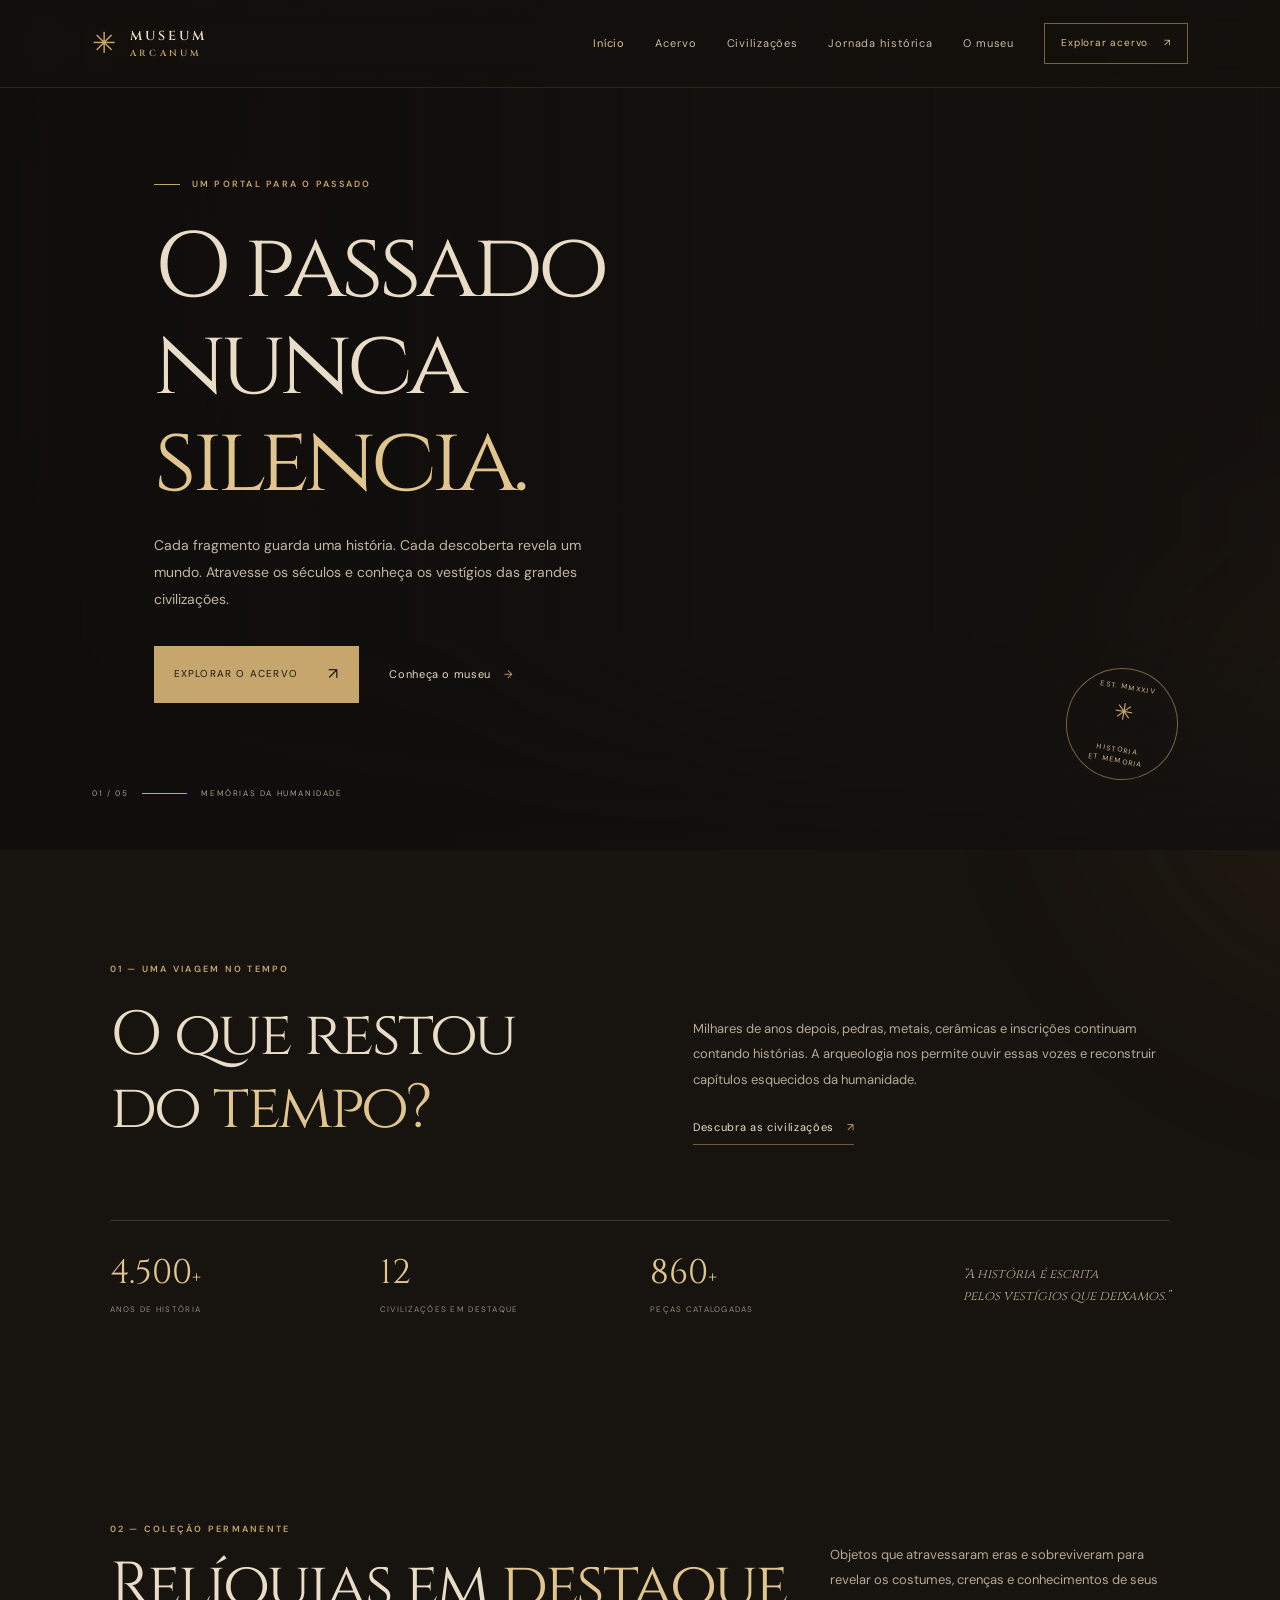
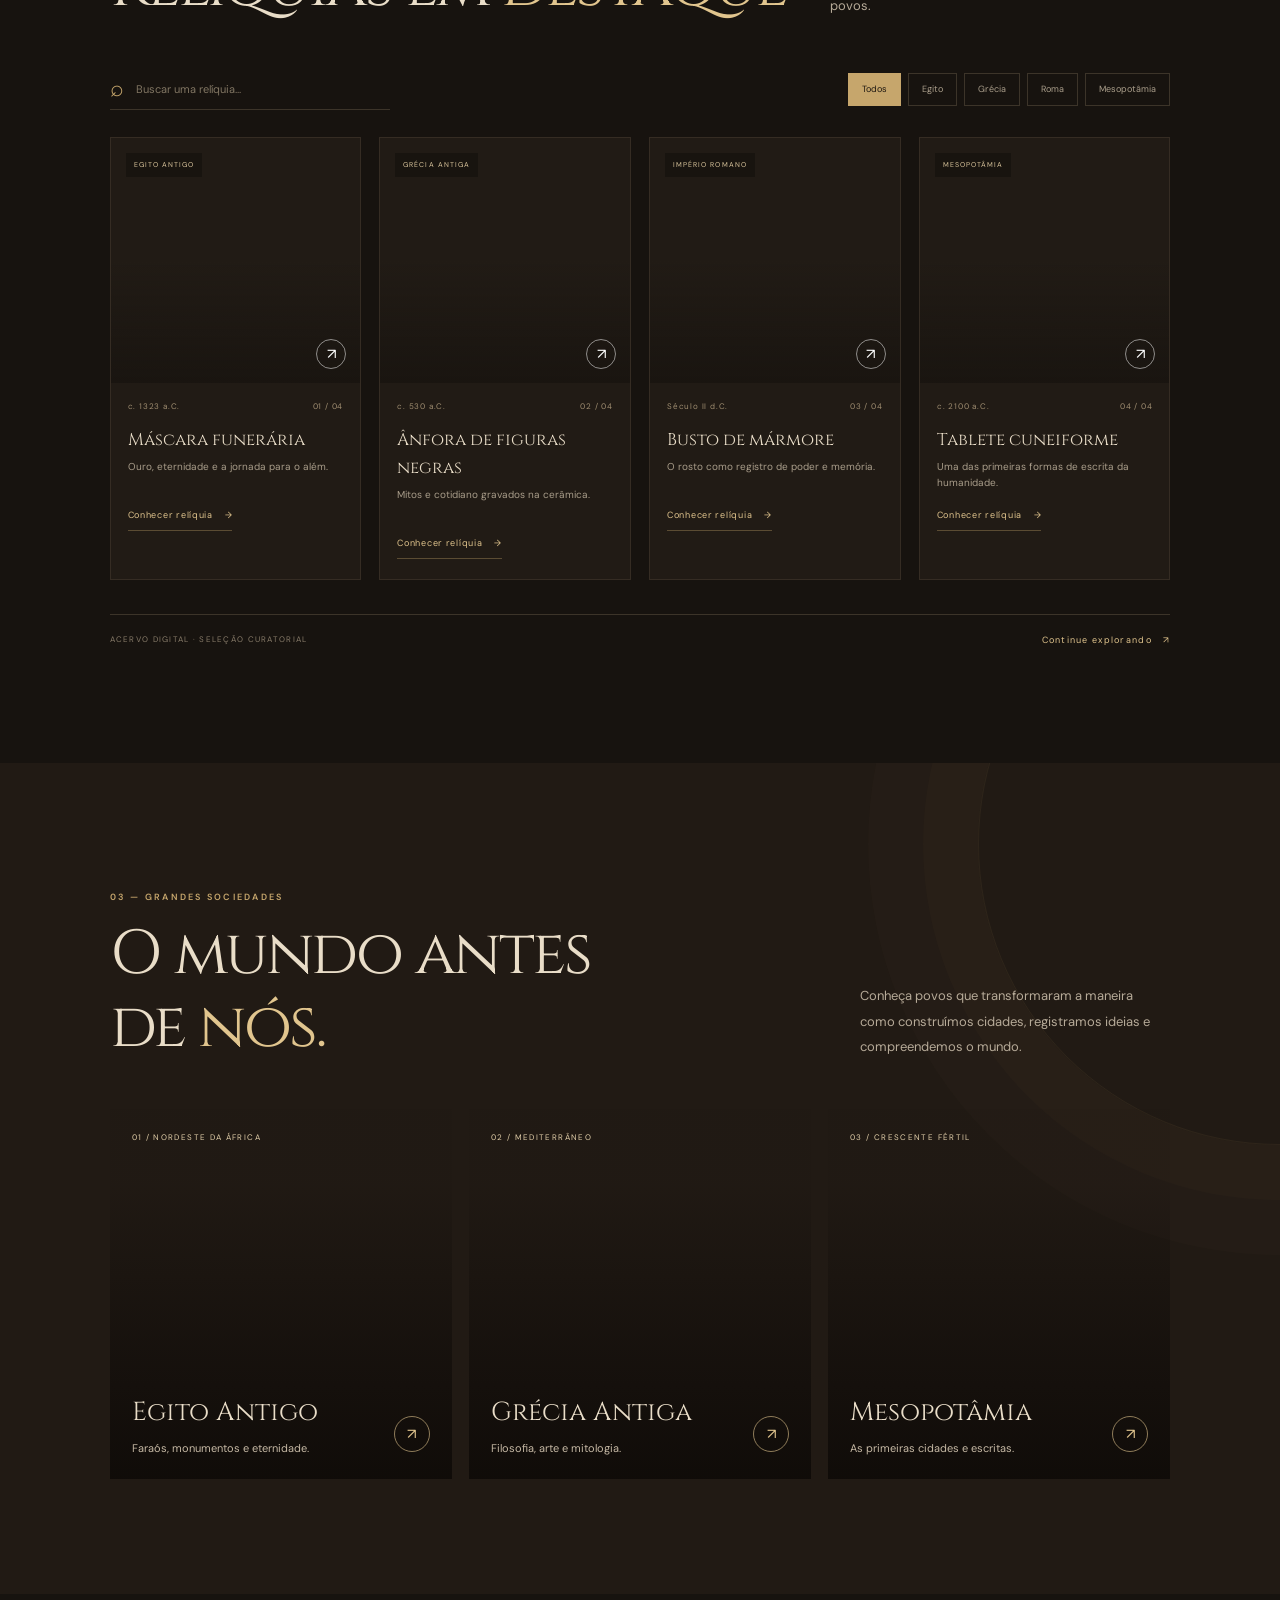
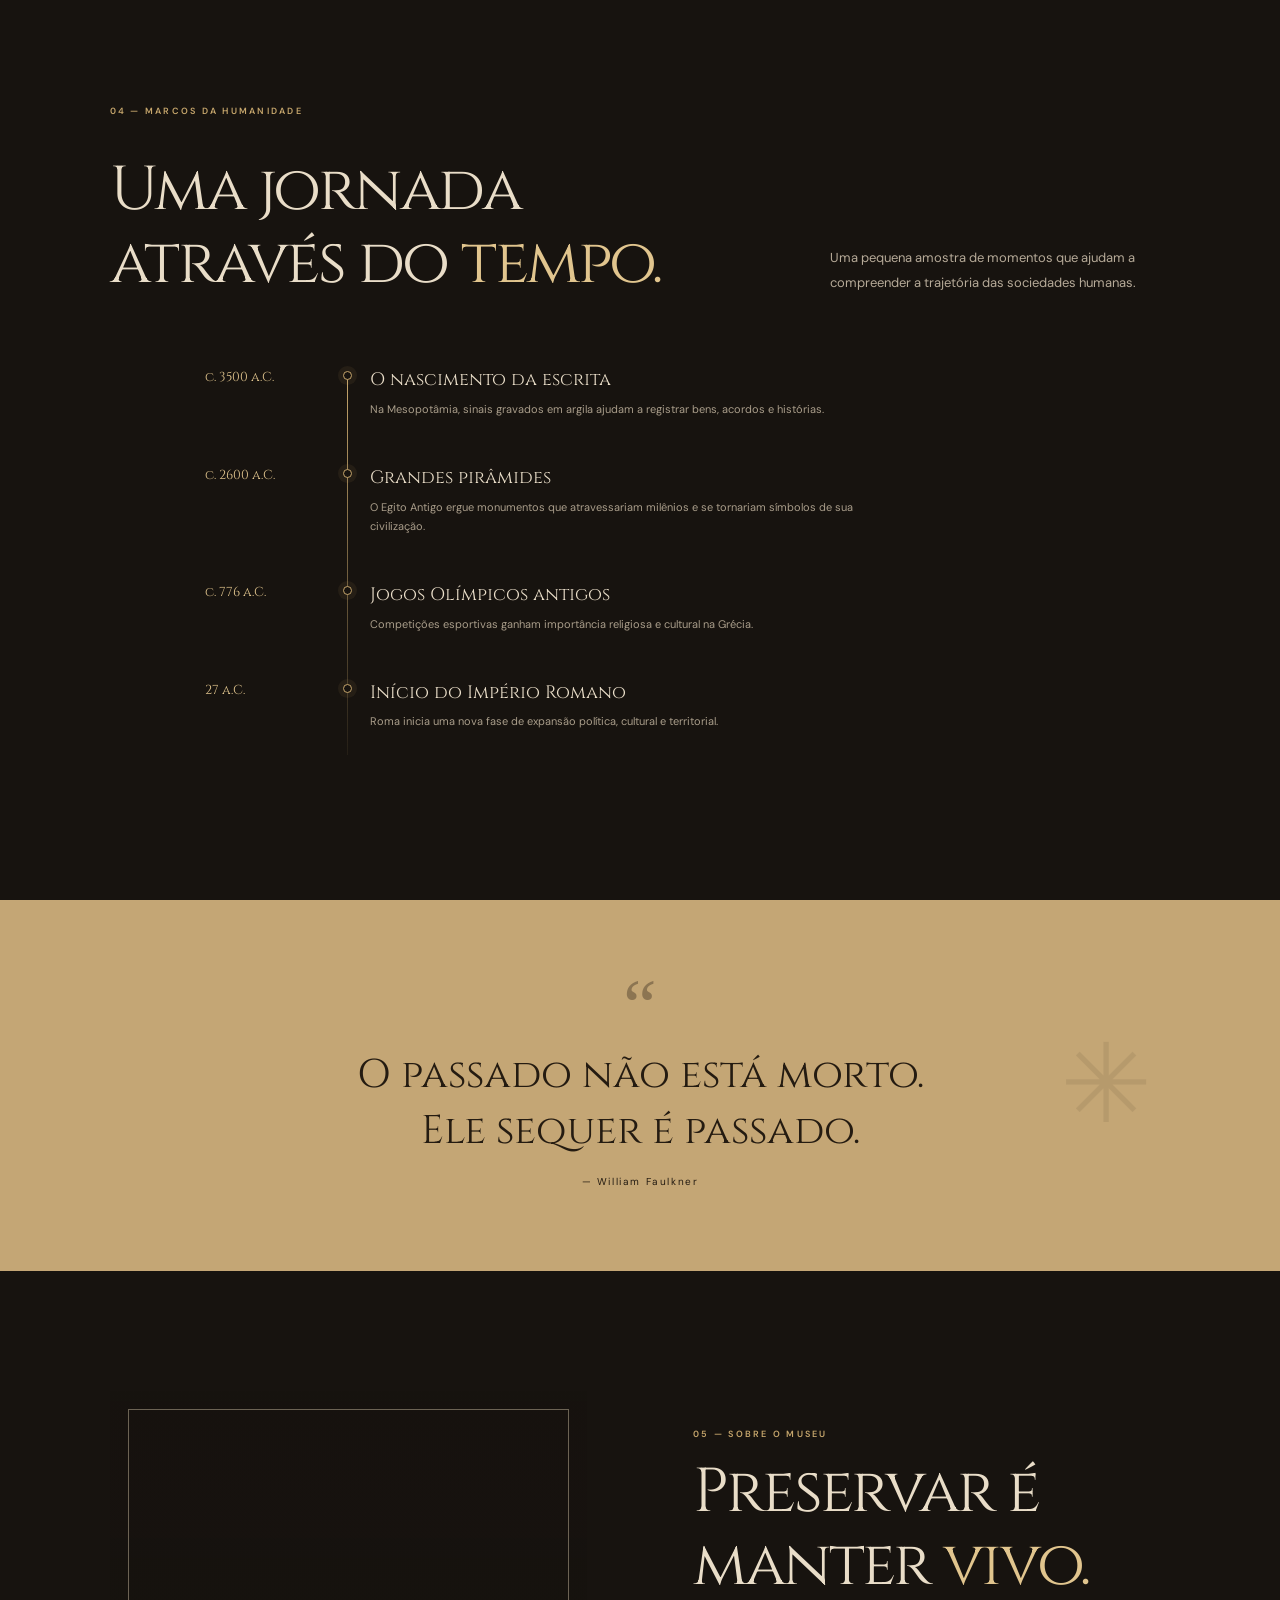
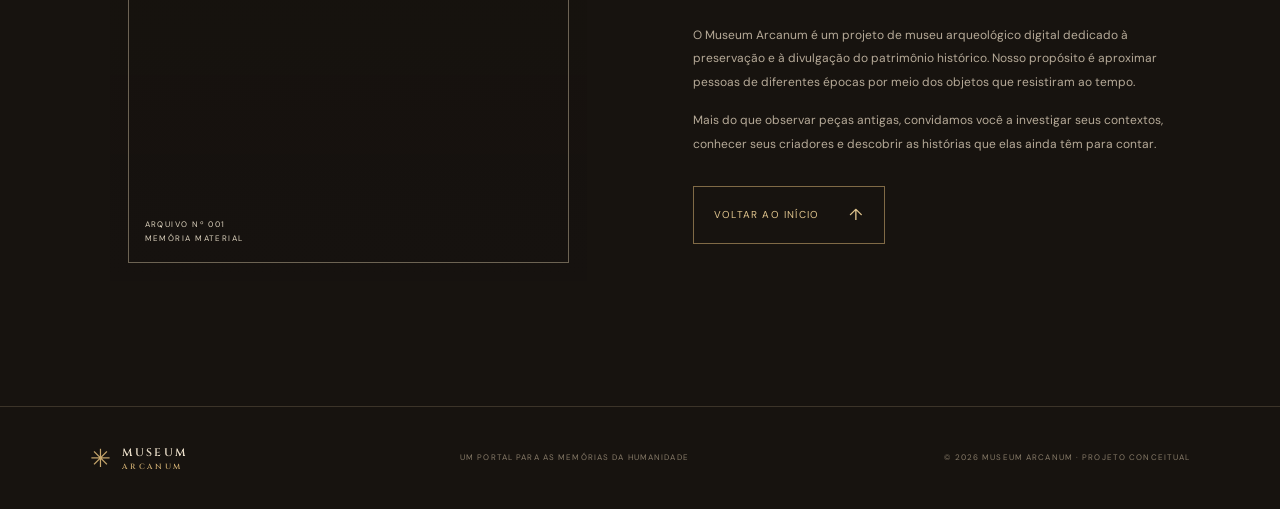
==== index.html @ 7b6d573d "Add files via upload" ====
<!DOCTYPE html>
<html lang="pt-BR">
<head>
  <meta charset="UTF-8">
  <meta name="viewport" content="width=device-width, initial-scale=1.0">
  <meta name="theme-color" content="#17130f">
  <meta name="description" content="Museum Arcanum — uma jornada pela história das civilizações e seus artefatos.">
  <title>Museum Arcanum — Ecos da História</title>
  <link rel="preconnect" href="https://fonts.googleapis.com">
  <link rel="preconnect" href="https://fonts.gstatic.com" crossorigin>
  <link href="https://fonts.googleapis.com/css2?family=Cinzel:wght@400;500;600;700&family=DM+Sans:wght@400;500;600;700&display=swap" rel="stylesheet">
  <link rel="stylesheet" href="styles.css">
</head>
<body>
  <div class="ambient ambient-one"></div>
  <div class="ambient ambient-two"></div>
  <header class="site-header" id="top">
    <a class="brand" href="#inicio" aria-label="Museum Arcanum - início">
      <span class="brand-mark">✳</span>
      <span><strong>MUSEUM</strong><small>ARCANUM</small></span>
    </a>
    <button class="menu-toggle" id="menuToggle" aria-label="Abrir menu" aria-expanded="false"><span></span><span></span></button>
    <nav class="main-nav" id="mainNav">
      <a class="nav-link active" href="#inicio">Início</a>
      <a class="nav-link" href="#acervo">Acervo</a>
      <a class="nav-link" href="#civilizacoes">Civilizações</a>
      <a class="nav-link" href="#jornada">Jornada histórica</a>
      <a class="nav-link" href="#sobre">O museu</a>
      <a class="nav-cta" href="#acervo">Explorar acervo <span>↗</span></a>
    </nav>
  </header>

  <main>
    <section class="hero" id="inicio">
      <div class="hero-image"></div>
      <div class="hero-content">
        <p class="eyebrow"><span></span> UM PORTAL PARA O PASSADO</p>
        <h1>O passado<br>nunca <em>silencia.</em></h1>
        <p class="hero-copy">Cada fragmento guarda uma história. Cada descoberta revela um mundo. Atravesse os séculos e conheça os vestígios das grandes civilizações.</p>
        <div class="hero-actions">
          <a class="button button-gold" href="#acervo">Explorar o acervo <span>↗</span></a>
          <a class="text-link" href="#sobre">Conheça o museu <span>→</span></a>
        </div>
      </div>
      <div class="hero-caption"><span>01 / 05</span><i></i><span>MEMÓRIAS DA HUMANIDADE</span></div>
      <div class="hero-seal">EST. MMXXIV<br><b>✳</b><br>HISTORIA<br>ET MEMORIA</div>
    </section>

    <section class="intro section-wrap">
      <div class="section-kicker">01 — UMA VIAGEM NO TEMPO</div>
      <div class="intro-grid">
        <h2>O que restou<br>do <em>tempo?</em></h2>
        <div class="intro-text">
          <p>Milhares de anos depois, pedras, metais, cerâmicas e inscrições continuam contando histórias. A arqueologia nos permite ouvir essas vozes e reconstruir capítulos esquecidos da humanidade.</p>
          <a class="underlined-link" href="#civilizacoes">Descubra as civilizações <span>↗</span></a>
        </div>
      </div>
      <div class="stats-row">
        <div><strong>4.500<span>+</span></strong><small>ANOS DE HISTÓRIA</small></div>
        <div><strong>12</strong><small>CIVILIZAÇÕES EM DESTAQUE</small></div>
        <div><strong>860<span>+</span></strong><small>PEÇAS CATALOGADAS</small></div>
        <div class="stats-note">“A história é escrita<br>pelos vestígios que deixamos.”</div>
      </div>
    </section>

    <section class="featured section-wrap" id="acervo">
      <div class="section-heading">
        <div><div class="section-kicker">02 — COLEÇÃO PERMANENTE</div><h2>Relíquias em <em>destaque</em></h2></div>
        <p>Objetos que atravessaram eras e sobreviveram para revelar os costumes, crenças e conhecimentos de seus povos.</p>
      </div>
      <div class="collection-tools">
        <label class="search-box"><span>⌕</span><input id="artifactSearch" type="search" placeholder="Buscar uma relíquia..." aria-label="Buscar artefatos"></label>
        <div class="filter-list" id="filters">
          <button class="filter-chip active" data-filter="todos">Todos</button>
          <button class="filter-chip" data-filter="Egito">Egito</button>
          <button class="filter-chip" data-filter="Grécia">Grécia</button>
          <button class="filter-chip" data-filter="Roma">Roma</button>
          <button class="filter-chip" data-filter="Mesopotâmia">Mesopotâmia</button>
        </div>
      </div>
      <div class="artifact-grid" id="artifactGrid">
        <article class="artifact-card" data-name="Máscara funerária de Tutancâmon" data-civilization="Egito" data-period="c. 1323 a.C." data-material="Ouro, vidro e pedras semipreciosas" data-description="Máscaras funerárias eram colocadas sobre o rosto dos governantes para proteger e preservar sua identidade na jornada para a vida após a morte. A famosa máscara de Tutancâmon é um dos símbolos mais reconhecidos do Egito Antigo." data-image="https://images.unsplash.com/photo-1568322445389-f64ac2515020?auto=format&fit=crop&w=1000&q=85">
          <button class="artifact-image" style="--image:url('https://images.unsplash.com/photo-1568322445389-f64ac2515020?auto=format&fit=crop&w=1000&q=85')" aria-label="Ver Máscara funerária"><span class="image-tag">EGITO ANTIGO</span><span class="view-icon">↗</span></button>
          <div class="artifact-info"><div class="artifact-meta"><span>c. 1323 a.C.</span><span>01 / 04</span></div><h3>Máscara funerária</h3><p>Ouro, eternidade e a jornada para o além.</p><button class="details-link">Conhecer relíquia <span>→</span></button></div>
        </article>
        <article class="artifact-card" data-name="Ânfora de figuras negras" data-civilization="Grécia" data-period="c. 530 a.C." data-material="Cerâmica pintada" data-description="As ânforas gregas eram utilizadas para armazenar líquidos e também funcionavam como suportes artísticos. Suas pinturas registravam mitos, competições atléticas e cenas do cotidiano." data-image="https://images.unsplash.com/photo-1577083552431-6e5fd01aa342?auto=format&fit=crop&w=1000&q=85">
          <button class="artifact-image" style="--image:url('https://images.unsplash.com/photo-1577083552431-6e5fd01aa342?auto=format&fit=crop&w=1000&q=85')" aria-label="Ver Ânfora grega"><span class="image-tag">GRÉCIA ANTIGA</span><span class="view-icon">↗</span></button>
          <div class="artifact-info"><div class="artifact-meta"><span>c. 530 a.C.</span><span>02 / 04</span></div><h3>Ânfora de figuras negras</h3><p>Mitos e cotidiano gravados na cerâmica.</p><button class="details-link">Conhecer relíquia <span>→</span></button></div>
        </article>
        <article class="artifact-card" data-name="Busto de mármore romano" data-civilization="Roma" data-period="Século II d.C." data-material="Mármore" data-description="Retratos em mármore eram uma forma de preservar a memória de imperadores, generais e cidadãos. O realismo dos bustos romanos valorizava marcas de expressão e sinais da idade." data-image="https://images.unsplash.com/photo-1603565816030-6b389eeb23cb?auto=format&fit=crop&w=1000&q=85">
          <button class="artifact-image" style="--image:url('https://images.unsplash.com/photo-1603565816030-6b389eeb23cb?auto=format&fit=crop&w=1000&q=85')" aria-label="Ver busto romano"><span class="image-tag">IMPÉRIO ROMANO</span><span class="view-icon">↗</span></button>
          <div class="artifact-info"><div class="artifact-meta"><span>Século II d.C.</span><span>03 / 04</span></div><h3>Busto de mármore</h3><p>O rosto como registro de poder e memória.</p><button class="details-link">Conhecer relíquia <span>→</span></button></div>
        </article>
        <article class="artifact-card" data-name="Tablete de escrita cuneiforme" data-civilization="Mesopotâmia" data-period="c. 2100 a.C." data-material="Argila cozida" data-description="A escrita cuneiforme surgiu na Mesopotâmia e foi registrada em tabletes de argila. Esses documentos guardavam desde transações comerciais até leis, poemas e narrativas míticas." data-image="https://images.unsplash.com/photo-1590736969955-71cc94901144?auto=format&fit=crop&w=1000&q=85">
          <button class="artifact-image" style="--image:url('https://images.unsplash.com/photo-1590736969955-71cc94901144?auto=format&fit=crop&w=1000&q=85')" aria-label="Ver tablete cuneiforme"><span class="image-tag">MESOPOTÂMIA</span><span class="view-icon">↗</span></button>
          <div class="artifact-info"><div class="artifact-meta"><span>c. 2100 a.C.</span><span>04 / 04</span></div><h3>Tablete cuneiforme</h3><p>Uma das primeiras formas de escrita da humanidade.</p><button class="details-link">Conhecer relíquia <span>→</span></button></div>
        </article>
      </div>
      <p class="empty-state" id="emptyState" hidden>Nenhuma relíquia encontrada. Tente outro termo ou filtro.</p>
      <div class="collection-footer"><span>ACERVO DIGITAL · SELEÇÃO CURATORIAL</span><a href="#civilizacoes">Continue explorando <span>↗</span></a></div>
    </section>

    <section class="civilizations-section" id="civilizacoes">
      <div class="section-wrap">
        <div class="section-heading light-heading">
          <div><div class="section-kicker">03 — GRANDES SOCIEDADES</div><h2>O mundo antes<br>de <em>nós.</em></h2></div>
          <p>Conheça povos que transformaram a maneira como construímos cidades, registramos ideias e compreendemos o mundo.</p>
        </div>
        <div class="civilization-grid">
          <a class="civilization-card egypt" href="#acervo"><span class="civ-number">01 / NORDESTE DA ÁFRICA</span><div><h3>Egito Antigo</h3><p>Faraós, monumentos e eternidade.</p><span class="round-arrow">↗</span></div></a>
          <a class="civilization-card greece" href="#acervo"><span class="civ-number">02 / MEDITERRÂNEO</span><div><h3>Grécia Antiga</h3><p>Filosofia, arte e mitologia.</p><span class="round-arrow">↗</span></div></a>
          <a class="civilization-card mesopotamia" href="#acervo"><span class="civ-number">03 / CRESCENTE FÉRTIL</span><div><h3>Mesopotâmia</h3><p>As primeiras cidades e escritas.</p><span class="round-arrow">↗</span></div></a>
        </div>
      </div>
    </section>

    <section class="timeline-section section-wrap" id="jornada">
      <div class="section-kicker">04 — MARCOS DA HUMANIDADE</div>
      <div class="section-heading"><h2>Uma jornada<br>através do <em>tempo.</em></h2><p>Uma pequena amostra de momentos que ajudam a compreender a trajetória das sociedades humanas.</p></div>
      <div class="timeline">
        <div class="timeline-line"></div>
        <article class="timeline-item"><span class="timeline-date">c. 3500 a.C.</span><div class="timeline-dot"></div><div><h3>O nascimento da escrita</h3><p>Na Mesopotâmia, sinais gravados em argila ajudam a registrar bens, acordos e histórias.</p></div></article>
        <article class="timeline-item"><span class="timeline-date">c. 2600 a.C.</span><div class="timeline-dot"></div><div><h3>Grandes pirâmides</h3><p>O Egito Antigo ergue monumentos que atravessariam milênios e se tornariam símbolos de sua civilização.</p></div></article>
        <article class="timeline-item"><span class="timeline-date">c. 776 a.C.</span><div class="timeline-dot"></div><div><h3>Jogos Olímpicos antigos</h3><p>Competições esportivas ganham importância religiosa e cultural na Grécia.</p></div></article>
        <article class="timeline-item"><span class="timeline-date">27 a.C.</span><div class="timeline-dot"></div><div><h3>Início do Império Romano</h3><p>Roma inicia uma nova fase de expansão política, cultural e territorial.</p></div></article>
      </div>
    </section>

    <section class="quote-section">
      <div class="quote-mark">“</div>
      <blockquote>O passado não está morto.<br>Ele sequer é passado.</blockquote>
      <p>— William Faulkner</p>
      <div class="quote-ornament">✳</div>
    </section>

    <section class="about-section section-wrap" id="sobre">
      <div class="about-image"><div class="about-image-label">ARQUIVO Nº 001<br>MEMÓRIA MATERIAL</div></div>
      <div class="about-copy"><div class="section-kicker">05 — SOBRE O MUSEU</div><h2>Preservar é<br>manter <em>vivo.</em></h2><p>O Museum Arcanum é um projeto de museu arqueológico digital dedicado à preservação e à divulgação do patrimônio histórico. Nosso propósito é aproximar pessoas de diferentes épocas por meio dos objetos que resistiram ao tempo.</p><p>Mais do que observar peças antigas, convidamos você a investigar seus contextos, conhecer seus criadores e descobrir as histórias que elas ainda têm para contar.</p><a class="button button-outline" href="#inicio">Voltar ao início <span>↑</span></a></div>
    </section>
  </main>

  <footer class="site-footer">
    <a class="brand footer-brand" href="#inicio"><span class="brand-mark">✳</span><span><strong>MUSEUM</strong><small>ARCANUM</small></span></a>
    <p>UM PORTAL PARA AS MEMÓRIAS DA HUMANIDADE</p>
    <span>© 2026 MUSEUM ARCANUM · PROJETO CONCEITUAL</span>
  </footer>

  <div class="modal" id="artifactModal" aria-hidden="true" role="dialog" aria-modal="true" aria-labelledby="modalTitle">
    <div class="modal-backdrop" data-close></div>
    <div class="modal-panel">
      <button class="modal-close" data-close aria-label="Fechar">×</button>
      <div class="modal-image" id="modalImage"></div>
      <div class="modal-content"><span class="section-kicker" id="modalCivilization"></span><h2 id="modalTitle"></h2><div class="modal-meta" id="modalMeta"></div><p id="modalDescription"></p><div class="modal-note">MUSEUM ARCANUM <span>·</span> CATÁLOGO DIGITAL</div></div>
    </div>
  </div>
  <script src="script.js"></script>
</body>
</html>
---- styles.css ----
@import url('https://fonts.googleapis.com/css2?family=Cinzel:wght@400;500;600;700&family=DM+Sans:wght@400;500;600;700&display=swap');
:root{--bg:#17130f;--bg2:#211a14;--paper:#e9ddc8;--muted:#a99b85;--gold:#c6a66c;--gold2:#e1c58e;--line:rgba(222,198,155,.19);--serif:'Cinzel',Georgia,serif;--sans:'DM Sans',Arial,sans-serif}
*{box-sizing:border-box}html{scroll-behavior:smooth;scroll-padding-top:90px}body{margin:0;background:var(--bg);color:var(--paper);font-family:var(--sans);font-size:15px;line-height:1.65;overflow-x:hidden}a{color:inherit;text-decoration:none}button,input{font:inherit}.ambient{position:fixed;pointer-events:none;z-index:-1;border-radius:50%;filter:blur(110px);opacity:.12}.ambient-one{width:420px;height:420px;background:#9c672d;top:10%;left:-260px}.ambient-two{width:500px;height:500px;background:#72512d;right:-350px;top:55%}
.site-header{height:88px;padding:0 7.2%;display:flex;align-items:center;justify-content:space-between;border-bottom:1px solid rgba(222,198,155,.12);position:absolute;top:0;left:0;right:0;z-index:20;background:rgba(20,16,12,.5);backdrop-filter:blur(12px)}.brand{display:flex;align-items:center;gap:11px;letter-spacing:.18em}.brand-mark{font-size:29px;color:var(--gold);line-height:1}.brand strong,.brand small{display:block;font-family:var(--serif);font-size:13px;line-height:1.4;font-weight:600}.brand small{font-size:9px;letter-spacing:.36em;color:var(--gold);margin-top:2px}.main-nav{display:flex;align-items:center;gap:30px}.nav-link{font-size:11px;letter-spacing:.08em;color:#c7bba8;transition:.25s}.nav-link:hover,.nav-link.active{color:var(--gold2)}.nav-cta{border:1px solid rgba(198,166,108,.55);padding:11px 16px;font-size:10px;letter-spacing:.08em;color:var(--gold2)}.nav-cta span{margin-left:12px}.menu-toggle{display:none}
.hero{min-height:730px;height:min(850px,100vh);position:relative;display:flex;align-items:center;padding:110px 12% 80px;overflow:hidden}.hero-image{position:absolute;inset:0;background:linear-gradient(90deg,rgba(18,14,10,.98) 0%,rgba(18,14,10,.86) 36%,rgba(18,14,10,.25) 100%),linear-gradient(0deg,var(--bg) 0%,transparent 25%),url('https://images.unsplash.com/photo-1603565816030-6b389eeb23cb?auto=format&fit=crop&w=2000&q=90') center 42%/cover;filter:saturate(.55)}.hero:after{content:"";position:absolute;inset:0;background:linear-gradient(90deg,transparent 65%,rgba(15,12,9,.15));pointer-events:none}.hero-content{position:relative;z-index:2;max-width:650px}.eyebrow,.section-kicker{font-size:9px;letter-spacing:.25em;color:var(--gold);font-weight:600}.eyebrow{display:flex;align-items:center;gap:12px}.eyebrow span{width:26px;height:1px;background:var(--gold)}h1,h2,h3,p{margin-top:0}h1,h2,h3{font-family:var(--serif);font-weight:400}h1{font-size:clamp(55px,7.2vw,100px);line-height:1.05;letter-spacing:-.055em;margin:28px 0 22px}h1 em,h2 em{font-style:normal;color:var(--gold2)}.hero-copy{max-width:440px;color:#c2b6a3;font-size:14px;line-height:1.9}.hero-actions{display:flex;align-items:center;gap:30px;margin-top:34px}.button{display:inline-flex;align-items:center;gap:30px;padding:15px 20px;font-size:10px;letter-spacing:.12em;text-transform:uppercase;transition:.25s}.button-gold{background:var(--gold);color:#1c1710}.button-gold:hover{background:var(--gold2);transform:translateY(-2px)}.button span{font-size:16px}.text-link,.underlined-link{font-size:11px;color:var(--paper);letter-spacing:.06em}.text-link span,.underlined-link span{color:var(--gold);margin-left:9px}.hero-caption{position:absolute;z-index:2;bottom:50px;left:7.2%;display:flex;align-items:center;gap:14px;font-size:8px;letter-spacing:.2em;color:#a99c89}.hero-caption i{width:45px;height:1px;background:var(--gold)}.hero-seal{position:absolute;z-index:2;right:8%;bottom:70px;border:1px solid rgba(198,166,108,.55);border-radius:50%;width:112px;height:112px;display:flex;align-items:center;justify-content:center;flex-direction:column;text-align:center;font-size:7px;letter-spacing:.2em;color:#d3bd94;line-height:1.7;transform:rotate(10deg)}.hero-seal b{font-size:23px;color:var(--gold);font-weight:400}
.section-wrap{max-width:1240px;margin:auto;padding-left:7%;padding-right:7%}.intro{padding-top:112px;padding-bottom:110px}.intro-grid{display:grid;grid-template-columns:1fr 1fr;gap:10%;align-items:end;margin-top:22px}.intro h2,.section-heading h2,.about-copy h2{font-size:clamp(38px,5vw,62px);line-height:1.18;letter-spacing:-.04em;margin:0}.intro-text{max-width:480px}.intro-text p,.section-heading>p,.about-copy p{font-size:13px;color:#b6aa98;line-height:1.95}.underlined-link{display:inline-block;margin-top:13px;padding-bottom:8px;border-bottom:1px solid rgba(198,166,108,.5)}.stats-row{margin-top:75px;border-top:1px solid var(--line);padding-top:30px;display:grid;grid-template-columns:repeat(4,1fr);gap:20px}.stats-row strong{font-family:var(--serif);font-size:34px;font-weight:400;color:var(--gold2);display:block;line-height:1.3}.stats-row strong span{font-size:19px}.stats-row small{font-size:8px;letter-spacing:.16em;color:#958875}.stats-note{font-family:var(--serif);font-style:italic;color:#b8a98f;font-size:13px;justify-self:end;align-self:center}
.featured{padding-top:70px;padding-bottom:115px}.section-heading{display:flex;justify-content:space-between;align-items:end;gap:40px;margin:22px 0 45px}.section-heading h2{margin-top:13px}.section-heading>p{max-width:340px;margin-bottom:5px}.collection-tools{display:flex;justify-content:space-between;align-items:center;gap:20px;margin-bottom:27px}.search-box{height:42px;max-width:280px;width:100%;display:flex;align-items:center;gap:10px;border-bottom:1px solid var(--line);color:var(--gold);font-size:23px}.search-box input{background:transparent;border:0;outline:0;color:var(--paper);font-size:11px;width:100%}.search-box input::placeholder{color:#817663}.filter-list{display:flex;gap:7px;flex-wrap:wrap}.filter-chip{background:transparent;border:1px solid var(--line);color:#aa9e8b;padding:8px 13px;font-size:9px;cursor:pointer;transition:.2s}.filter-chip:hover,.filter-chip.active{background:var(--gold);color:#211a12;border-color:var(--gold)}.artifact-grid{display:grid;grid-template-columns:repeat(4,1fr);gap:18px}.artifact-card{min-width:0;background:#211b15;border:1px solid rgba(222,198,155,.1);transition:transform .3s,border-color .3s}.artifact-card:hover{transform:translateY(-6px);border-color:rgba(198,166,108,.45)}.artifact-image{width:100%;height:245px;display:block;position:relative;border:0;padding:0;cursor:pointer;background:linear-gradient(0deg,rgba(17,13,9,.45),transparent 50%),var(--image) center/cover;filter:saturate(.75)}.image-tag{position:absolute;left:15px;top:15px;background:rgba(22,17,12,.72);padding:6px 8px;font-size:7px;letter-spacing:.15em;color:#e1c58e}.view-icon{position:absolute;right:14px;bottom:14px;width:30px;height:30px;border:1px solid rgba(255,255,255,.5);border-radius:50%;display:grid;place-items:center;color:#fff}.artifact-info{padding:17px 17px 20px}.artifact-meta{display:flex;justify-content:space-between;color:#a18f72;font-size:8px;letter-spacing:.1em}.artifact-info h3{font-size:17px;margin:13px 0 5px}.artifact-info p{font-size:10px;color:#a99d8a;min-height:32px;line-height:1.6}.details-link{background:none;border:0;border-bottom:1px solid rgba(198,166,108,.35);padding:0 0 7px;color:var(--gold2);font-size:9px;letter-spacing:.08em;cursor:pointer}.details-link span{margin-left:9px}.empty-state{color:var(--muted);font-size:13px;padding:25px 0}.collection-footer{display:flex;justify-content:space-between;border-top:1px solid var(--line);margin-top:34px;padding-top:18px;color:#877b69;font-size:8px;letter-spacing:.16em}.collection-footer a{color:var(--gold2);font-size:9px}.collection-footer a span{margin-left:8px}
.civilizations-section{background:#211a14;padding:105px 0 115px;position:relative;overflow:hidden}.civilizations-section:before{content:"";position:absolute;width:600px;height:600px;border:1px solid rgba(198,166,108,.08);border-radius:50%;right:-300px;top:-220px;box-shadow:0 0 0 55px rgba(198,166,108,.025),0 0 0 110px rgba(198,166,108,.02)}.light-heading{position:relative}.light-heading>p{max-width:310px}.civilization-grid{display:grid;grid-template-columns:repeat(3,1fr);gap:17px}.civilization-card{height:370px;padding:22px;display:flex;flex-direction:column;justify-content:space-between;position:relative;overflow:hidden;background-position:center;background-size:cover;isolation:isolate;transition:transform .3s}.civilization-card:hover{transform:translateY(-5px)}.civilization-card:before{content:"";position:absolute;inset:0;z-index:-1;background:linear-gradient(0deg,rgba(15,11,8,.95),rgba(15,11,8,.05) 80%)}.egypt{background-image:url('https://images.unsplash.com/photo-1539650116574-75c0c6d73f6e?auto=format&fit=crop&w=900&q=85')}.greece{background-image:url('https://images.unsplash.com/photo-1603565816030-6b389eeb23cb?auto=format&fit=crop&w=900&q=85')}.mesopotamia{background-image:url('https://images.unsplash.com/photo-1568322445389-f64ac2515020?auto=format&fit=crop&w=900&q=85')}.civ-number{font-size:8px;letter-spacing:.17em;color:#e2cfaa}.civilization-card h3{font-size:26px;margin:0 0 4px}.civilization-card p{font-size:11px;color:#c6b9a5;margin:0}.round-arrow{position:absolute;right:22px;bottom:27px;border:1px solid rgba(226,197,142,.6);border-radius:50%;width:36px;height:36px;display:grid;place-items:center;color:var(--gold2)}
.timeline-section{padding-top:110px;padding-bottom:125px}.timeline-section .section-heading{margin-bottom:65px}.timeline{position:relative;max-width:850px;margin-left:9%}.timeline-line{position:absolute;left:142px;top:10px;bottom:20px;width:1px;background:linear-gradient(var(--gold),rgba(198,166,108,.08))}.timeline-item{display:grid;grid-template-columns:120px 45px 1fr;gap:0;position:relative;padding-bottom:43px}.timeline-date{font-family:var(--serif);font-size:13px;color:var(--gold2);padding-top:2px}.timeline-dot{width:9px;height:9px;border:1px solid var(--gold);background:var(--bg);border-radius:50%;margin:6px auto 0;z-index:1;box-shadow:0 0 0 5px rgba(198,166,108,.08)}.timeline-item h3{font-size:18px;margin:0 0 5px}.timeline-item p{font-size:11px;color:#a99d8a;max-width:490px;margin:0;line-height:1.8}
.quote-section{background:#c4a675;color:#241b11;text-align:center;padding:75px 20px 70px;position:relative;overflow:hidden}.quote-mark{font-family:Georgia,serif;font-size:75px;line-height:.8;color:rgba(36,27,17,.35)}.quote-section blockquote{font-family:var(--serif);font-size:clamp(23px,3.6vw,40px);line-height:1.4;margin:12px 0 15px}.quote-section p{font-size:10px;letter-spacing:.16em}.quote-ornament{position:absolute;right:10%;top:50%;font-size:110px;opacity:.08;transform:translateY(-50%)}
.about-section{display:grid;grid-template-columns:1fr 1fr;gap:10%;align-items:center;padding-top:120px;padding-bottom:125px}.about-image{height:490px;position:relative;background:linear-gradient(0deg,rgba(20,15,10,.2),rgba(20,15,10,.1)),url('https://images.unsplash.com/photo-1603565816030-6b389eeb23cb?auto=format&fit=crop&w=1200&q=85') center/cover;filter:saturate(.55)}.about-image:after{content:"";position:absolute;inset:18px;border:1px solid rgba(224,197,142,.45)}.about-image-label{position:absolute;z-index:1;left:35px;bottom:35px;font-size:8px;line-height:1.8;letter-spacing:.18em;color:#e4d2ae}.about-copy h2{margin:14px 0 22px}.about-copy p{font-size:12px;margin-bottom:15px}.button-outline{border:1px solid rgba(198,166,108,.6);color:var(--gold2);margin-top:15px}.button-outline:hover{background:var(--gold);color:#211a12}
.site-footer{border-top:1px solid var(--line);padding:35px 7%;display:flex;align-items:center;justify-content:space-between;gap:20px}.footer-brand{transform:scale(.85);transform-origin:left center}.site-footer p,.site-footer>span{font-size:8px;letter-spacing:.14em;color:#877b69;margin:0}
.modal{position:fixed;inset:0;z-index:50;display:none;align-items:center;justify-content:center;padding:22px}.modal.open{display:flex}.modal-backdrop{position:absolute;inset:0;background:rgba(5,4,3,.82);backdrop-filter:blur(8px)}.modal-panel{position:relative;z-index:1;width:min(850px,100%);max-height:90vh;overflow:auto;background:#211a14;border:1px solid rgba(198,166,108,.35);display:grid;grid-template-columns:.9fr 1.1fr;box-shadow:0 25px 100px #000}.modal-close{position:absolute;right:14px;top:10px;z-index:2;border:0;background:rgba(20,15,10,.7);color:var(--paper);font-size:28px;width:38px;height:38px;cursor:pointer}.modal-image{min-height:420px;background:center/cover}.modal-content{padding:55px 40px 35px}.modal-content h2{font-size:31px;line-height:1.2;margin:15px 0}.modal-meta{font-size:10px;color:var(--gold2);letter-spacing:.08em;border-top:1px solid var(--line);border-bottom:1px solid var(--line);padding:12px 0;margin:20px 0}.modal-content p{font-size:13px;color:#b8ac99;line-height:1.9}.modal-note{margin-top:45px;font-size:8px;letter-spacing:.15em;color:#8d806d}.modal-note span{color:var(--gold);padding:0 6px}
@media(max-width:900px){.site-header{padding:0 5%;height:76px}.main-nav{gap:16px}.nav-link{font-size:10px}.nav-cta{padding:9px}.hero{padding-left:8%;min-height:680px}.artifact-grid{grid-template-columns:repeat(2,1fr)}.artifact-image{height:280px}.section-wrap{padding-left:6%;padding-right:6%}.civilization-card{height:320px}.about-section{gap:6%}}
@media(max-width:650px){.site-header{height:70px}.menu-toggle{display:flex;flex-direction:column;gap:6px;background:none;border:0;padding:10px}.menu-toggle span{width:23px;height:1px;background:var(--gold2)}.main-nav{display:none;position:absolute;top:69px;left:0;right:0;padding:25px 7%;background:#1b1510;border-bottom:1px solid var(--line);flex-direction:column;align-items:stretch;gap:20px}.main-nav.open{display:flex}.nav-cta{text-align:center}.hero{height:720px;min-height:0;padding:120px 7% 90px;align-items:center}.hero-image{background-position:58% center;background-image:linear-gradient(90deg,rgba(18,14,10,.94),rgba(18,14,10,.55)),linear-gradient(0deg,var(--bg),transparent 35%),url('https://images.unsplash.com/photo-1603565816030-6b389eeb23cb?auto=format&fit=crop&w=1200&q=85')}.hero h1{font-size:59px}.hero-copy{font-size:12px;max-width:350px}.hero-actions{gap:18px;flex-wrap:wrap}.hero-seal{width:83px;height:83px;right:7%;bottom:36px;font-size:6px}.hero-caption{bottom:42px;left:7%;font-size:7px}.intro{padding-top:75px;padding-bottom:75px}.intro-grid{grid-template-columns:1fr;gap:20px}.intro h2,.section-heading h2,.about-copy h2{font-size:43px}.stats-row{grid-template-columns:repeat(2,1fr);row-gap:27px;margin-top:45px}.stats-note{justify-self:start}.featured{padding-top:45px;padding-bottom:80px}.section-heading{display:block;margin-bottom:30px}.section-heading>p{margin-top:18px}.collection-tools{align-items:stretch;flex-direction:column}.search-box{max-width:none}.filter-list{gap:6px}.filter-chip{padding:7px 10px}.artifact-grid{gap:10px}.artifact-image{height:190px}.artifact-info{padding:13px}.artifact-info h3{font-size:14px}.artifact-info p{font-size:9px;min-height:42px}.artifact-meta{font-size:7px}.details-link{font-size:8px}.collection-footer{gap:15px;line-height:1.7}.collection-footer a{text-align:right}.civilizations-section{padding:75px 0}.civilization-grid{grid-template-columns:1fr;gap:12px}.civilization-card{height:300px}.timeline-section{padding-top:75px;padding-bottom:80px}.timeline{margin-left:0}.timeline-line{left:94px}.timeline-item{grid-template-columns:76px 37px 1fr;padding-bottom:35px}.timeline-date{font-size:10px}.timeline-item h3{font-size:15px}.timeline-item p{font-size:10px}.quote-section{padding:60px 20px}.about-section{grid-template-columns:1fr;padding-top:75px;padding-bottom:80px;gap:35px}.about-image{height:340px}.about-copy p{font-size:11px}.site-footer{padding:30px 7%;flex-direction:column;align-items:flex-start;gap:13px}.footer-brand{transform-origin:left}.modal-panel{grid-template-columns:1fr;max-height:92vh}.modal-image{min-height:220px}.modal-content{padding:28px 24px}.modal-content h2{font-size:25px}.modal-note{margin-top:25px}}
@media(prefers-reduced-motion:reduce){html{scroll-behavior:auto}*,*:before,*:after{transition:none!important}}
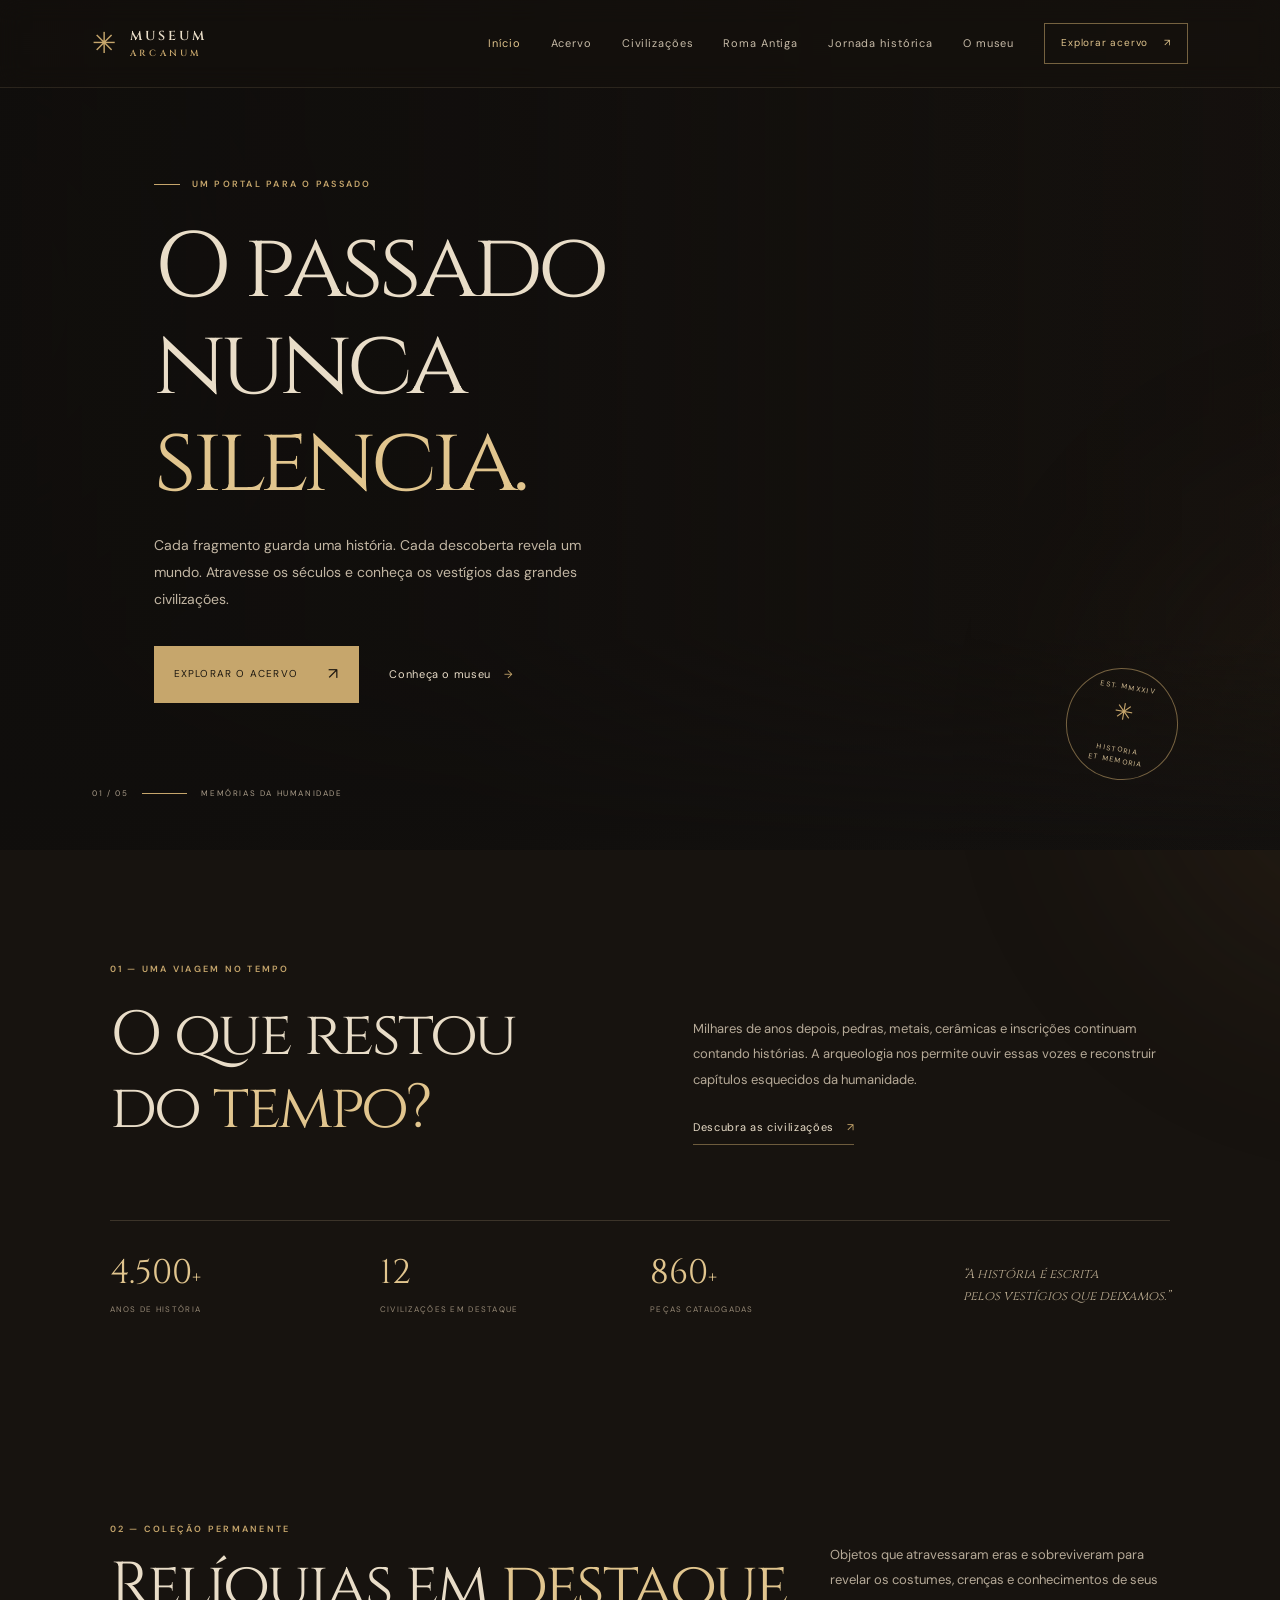
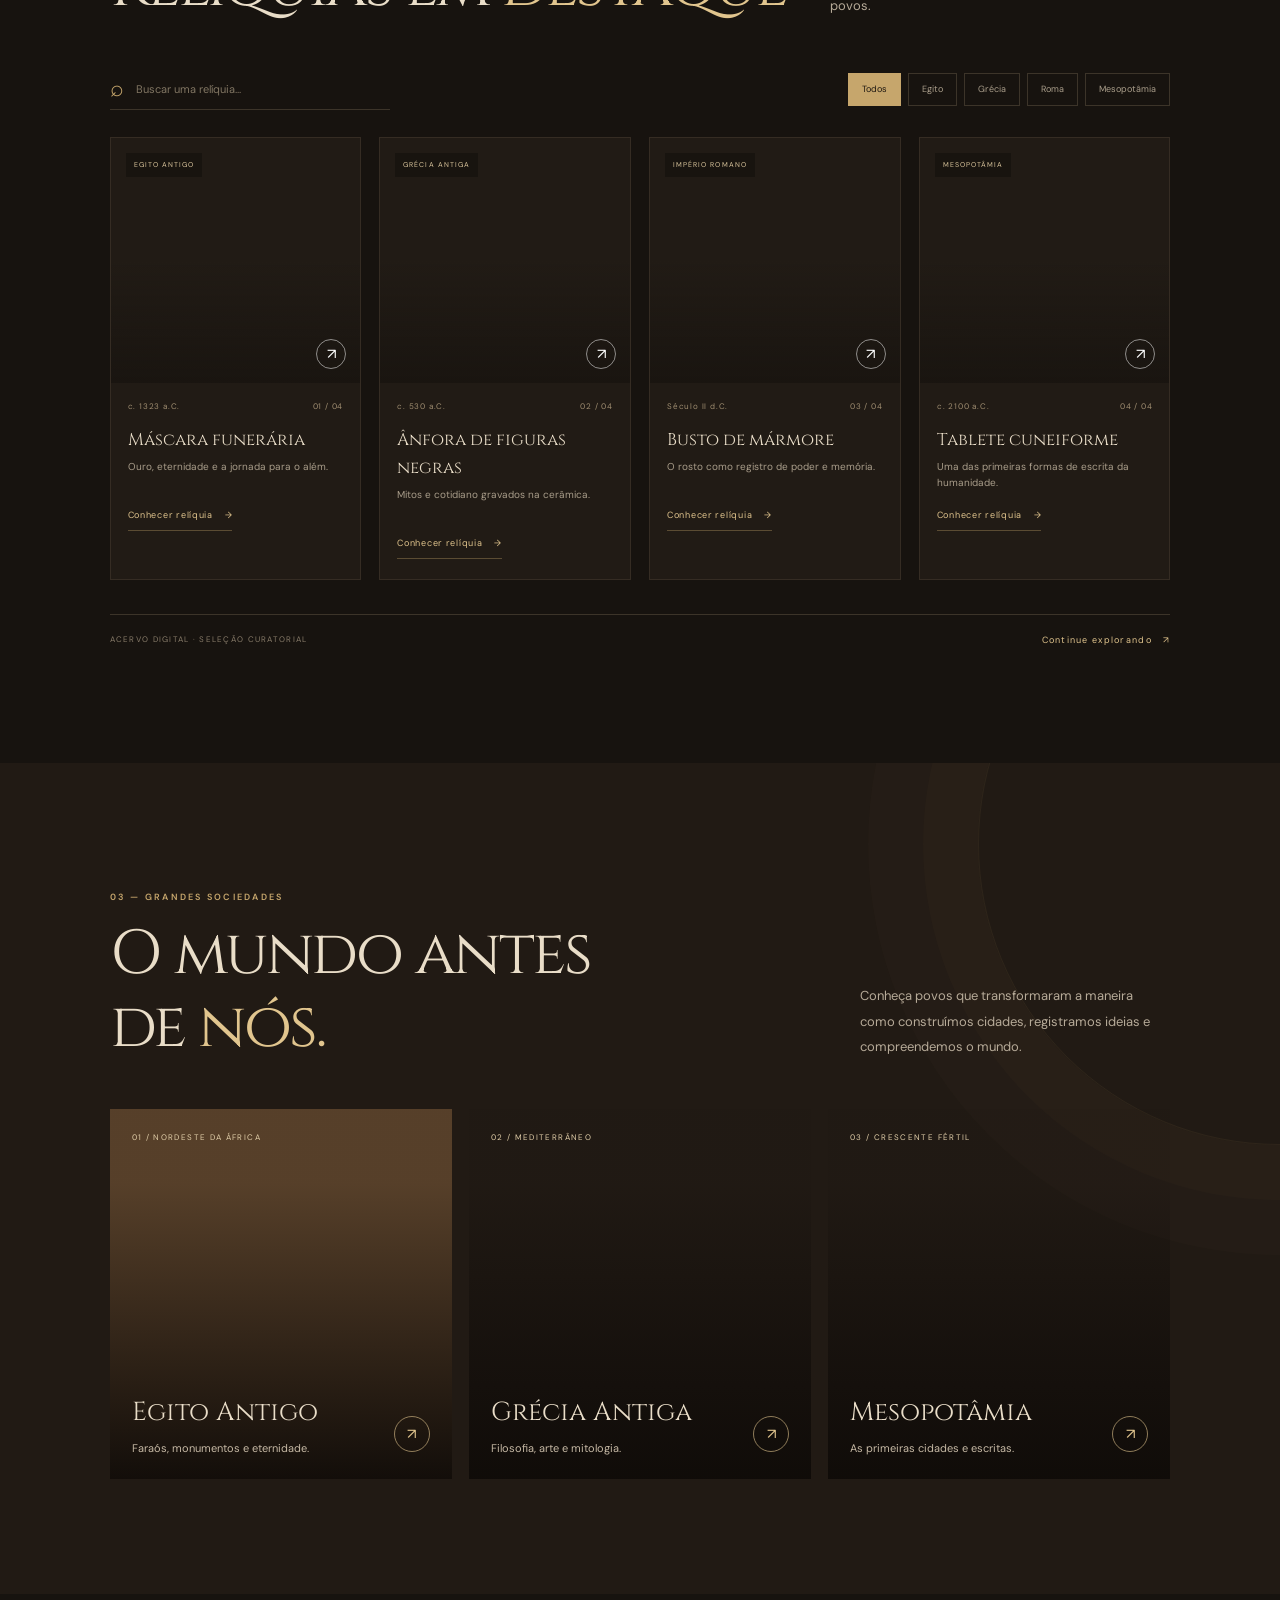
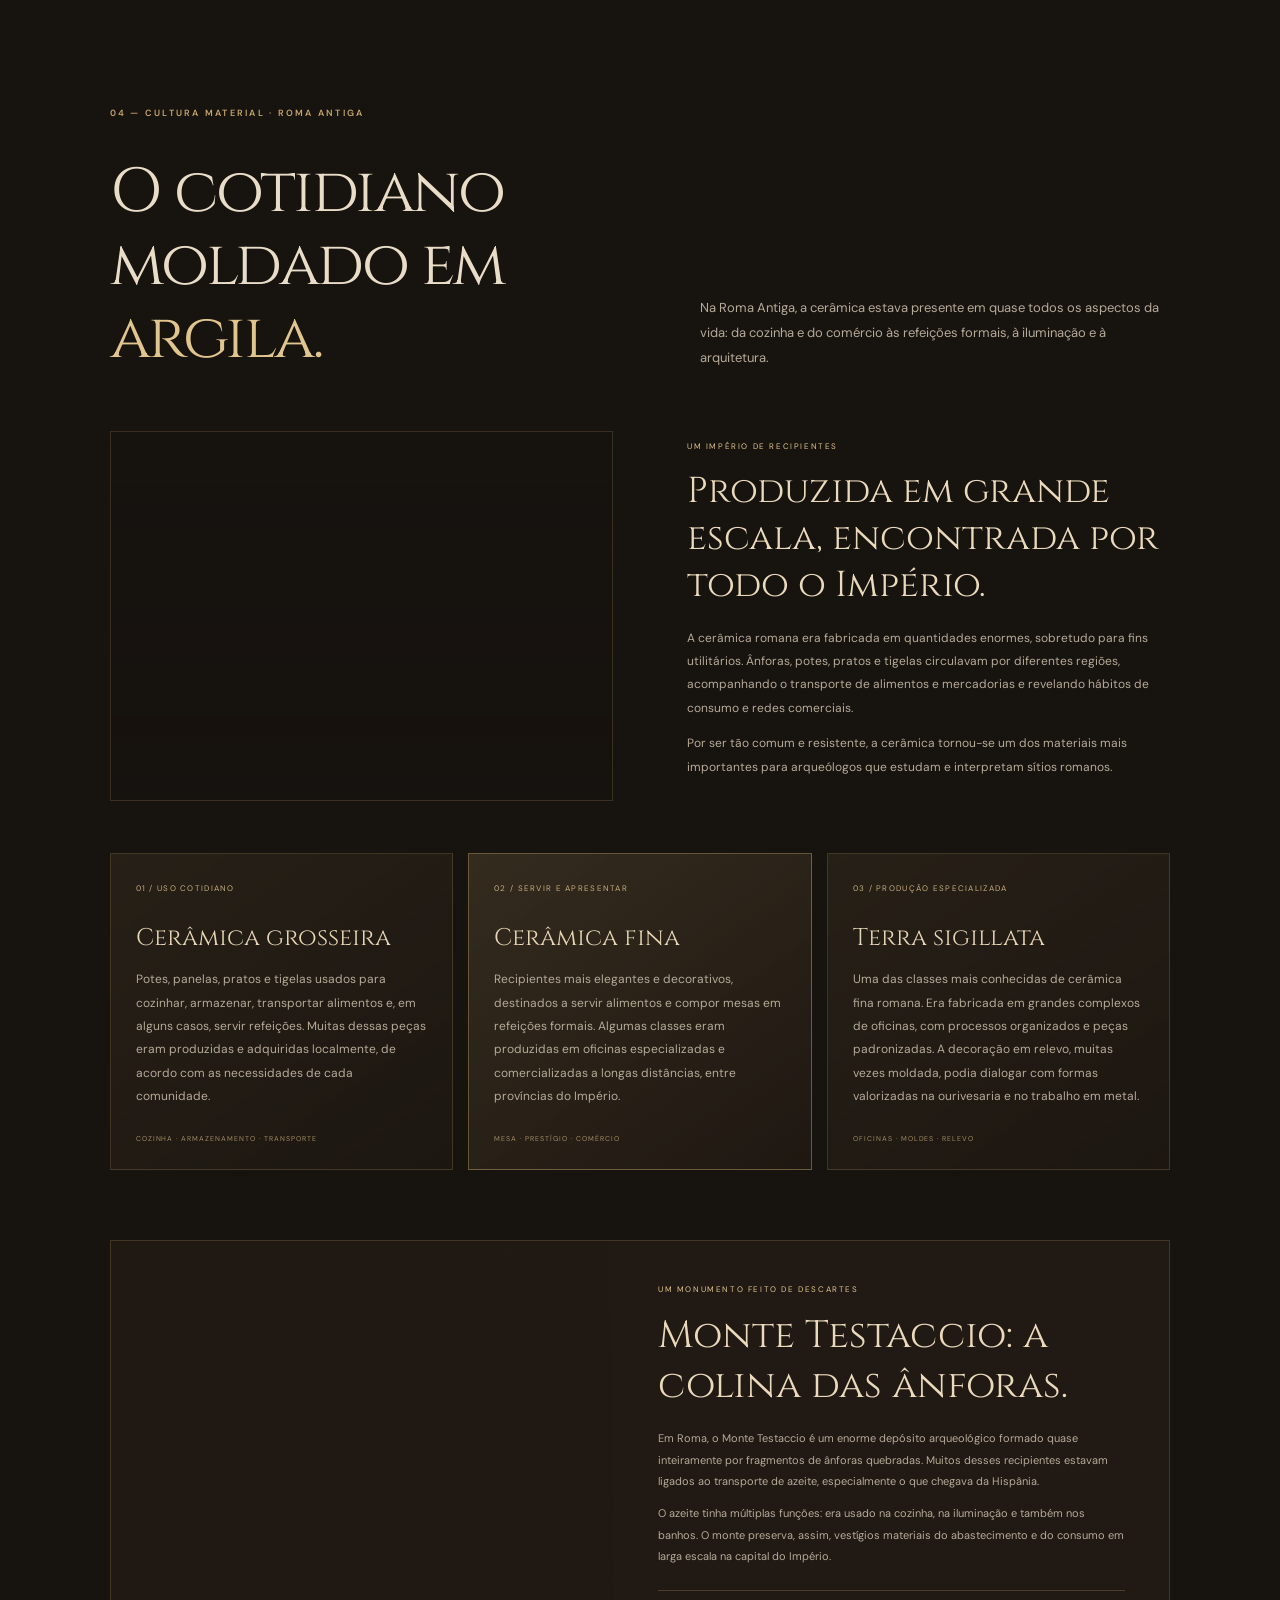
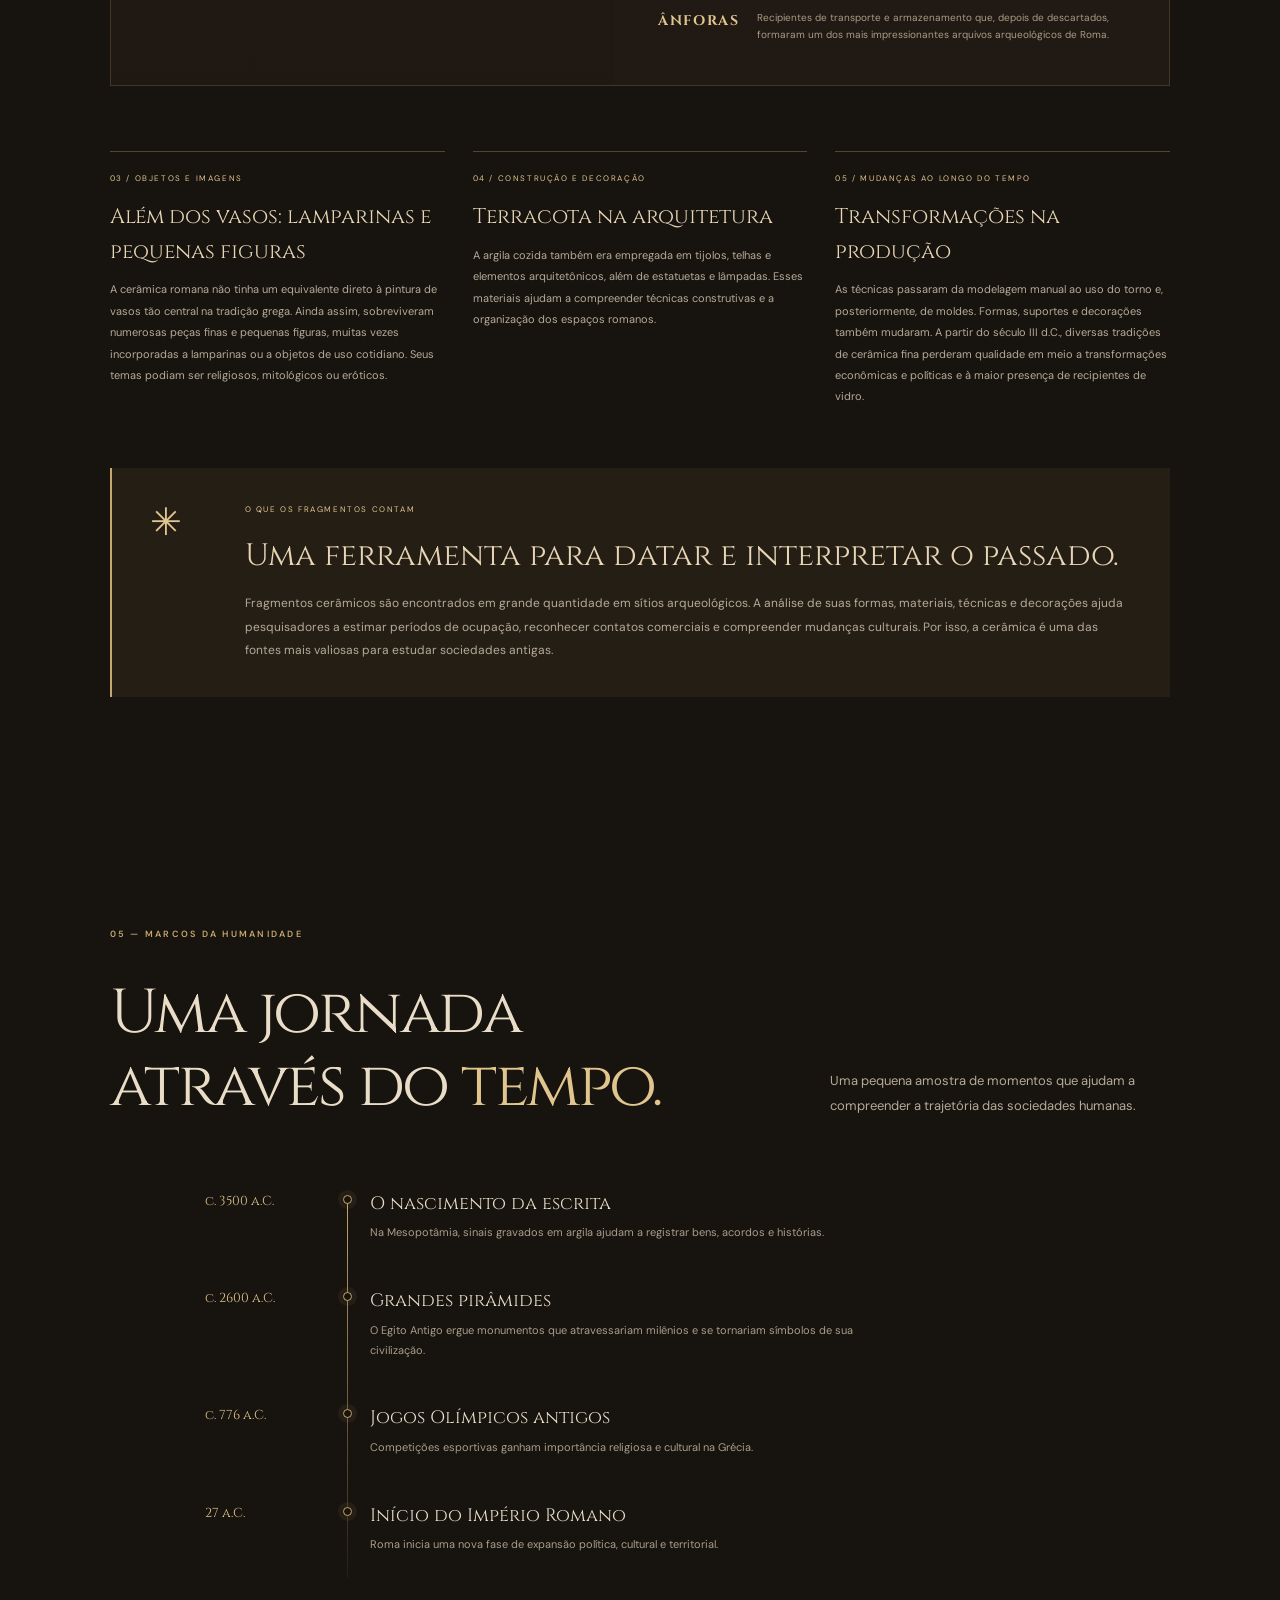
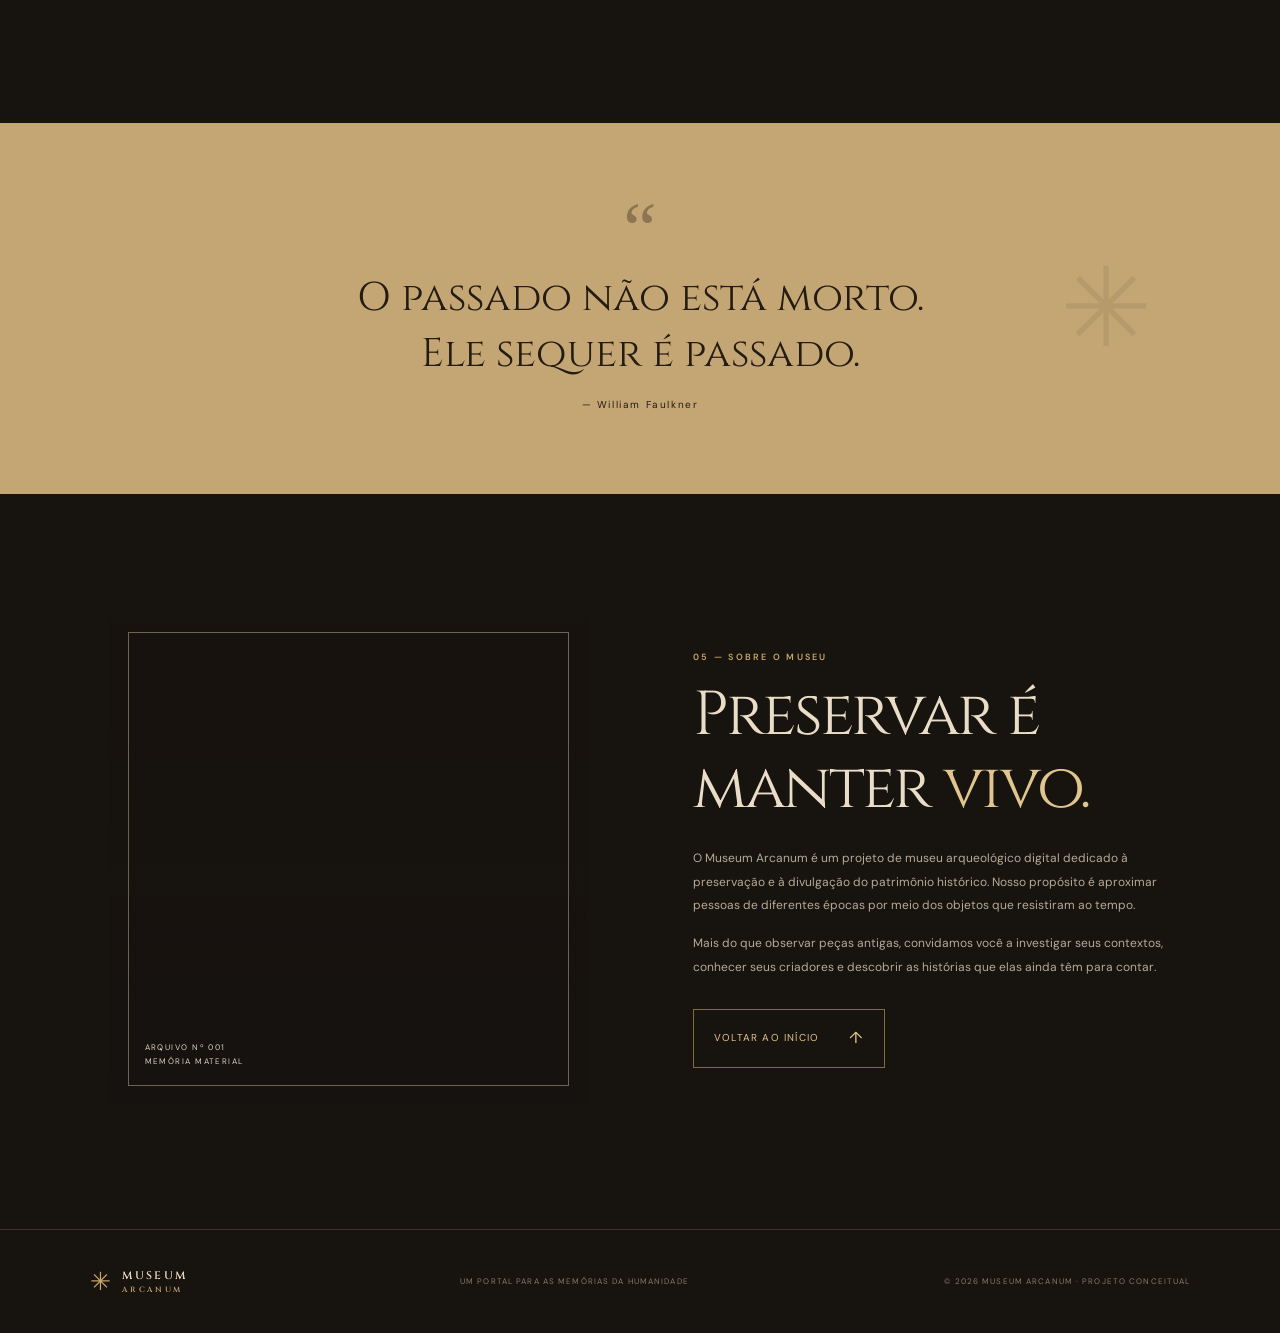
==== commit 9baa9ea9: "Rename index (1).html to index.html" ====
--- a/index.html
+++ b/index.html
@@ -24,6 +24,7 @@
       <a class="nav-link active" href="#inicio">Início</a>
       <a class="nav-link" href="#acervo">Acervo</a>
       <a class="nav-link" href="#civilizacoes">Civilizações</a>
+      <a class="nav-link" href="#ceramica-romana">Roma Antiga</a>
       <a class="nav-link" href="#jornada">Jornada histórica</a>
       <a class="nav-link" href="#sobre">O museu</a>
       <a class="nav-cta" href="#acervo">Explorar acervo <span>↗</span></a>
@@ -91,8 +92,8 @@
           <button class="artifact-image" style="--image:url('https://images.unsplash.com/photo-1603565816030-6b389eeb23cb?auto=format&fit=crop&w=1000&q=85')" aria-label="Ver busto romano"><span class="image-tag">IMPÉRIO ROMANO</span><span class="view-icon">↗</span></button>
           <div class="artifact-info"><div class="artifact-meta"><span>Século II d.C.</span><span>03 / 04</span></div><h3>Busto de mármore</h3><p>O rosto como registro de poder e memória.</p><button class="details-link">Conhecer relíquia <span>→</span></button></div>
         </article>
-        <article class="artifact-card" data-name="Tablete de escrita cuneiforme" data-civilization="Mesopotâmia" data-period="c. 2100 a.C." data-material="Argila cozida" data-description="A escrita cuneiforme surgiu na Mesopotâmia e foi registrada em tabletes de argila. Esses documentos guardavam desde transações comerciais até leis, poemas e narrativas míticas." data-image="https://images.unsplash.com/photo-1590736969955-71cc94901144?auto=format&fit=crop&w=1000&q=85">
-          <button class="artifact-image" style="--image:url('https://images.unsplash.com/photo-1590736969955-71cc94901144?auto=format&fit=crop&w=1000&q=85')" aria-label="Ver tablete cuneiforme"><span class="image-tag">MESOPOTÂMIA</span><span class="view-icon">↗</span></button>
+        <article class="artifact-card" data-name="Tablete de escrita cuneiforme" data-civilization="Mesopotâmia" data-period="c. 2100 a.C." data-material="Argila cozida" data-description="A escrita cuneiforme surgiu na Mesopotâmia e foi registrada em tabletes de argila. Esses documentos guardavam desde transações comerciais até leis, poemas e narrativas míticas." data-image="https://static.srpcdigital.com/styles/1200x600/public/2025-09/1198384.jpeg.webp">
+          <button class="artifact-image" style="--image:url('https://static.srpcdigital.com/styles/1200x600/public/2025-09/1198384.jpeg.webp')" aria-label="Ver tablete cuneiforme"><span class="image-tag">MESOPOTÂMIA</span><span class="view-icon">↗</span></button>
           <div class="artifact-info"><div class="artifact-meta"><span>c. 2100 a.C.</span><span>04 / 04</span></div><h3>Tablete cuneiforme</h3><p>Uma das primeiras formas de escrita da humanidade.</p><button class="details-link">Conhecer relíquia <span>→</span></button></div>
         </article>
       </div>
@@ -114,8 +115,81 @@
       </div>
     </section>
 
+    <section class="roman-ceramics-section section-wrap" id="ceramica-romana">
+      <div class="section-kicker">04 — CULTURA MATERIAL · ROMA ANTIGA</div>
+      <div class="section-heading roman-heading">
+        <div><h2>O cotidiano<br>moldado em <em>argila.</em></h2></div>
+        <p>Na Roma Antiga, a cerâmica estava presente em quase todos os aspectos da vida: da cozinha e do comércio às refeições formais, à iluminação e à arquitetura.</p>
+      </div>
+
+      <div class="roman-intro-grid">
+        <div class="roman-feature-image" role="img" aria-label="Conjunto de vasos e recipientes de cerâmica antiga"></div>
+        <div class="roman-intro-copy">
+          <span class="roman-overline">UM IMPÉRIO DE RECIPIENTES</span>
+          <h3>Produzida em grande escala, encontrada por todo o Império.</h3>
+          <p>A cerâmica romana era fabricada em quantidades enormes, sobretudo para fins utilitários. Ânforas, potes, pratos e tigelas circulavam por diferentes regiões, acompanhando o transporte de alimentos e mercadorias e revelando hábitos de consumo e redes comerciais.</p>
+          <p>Por ser tão comum e resistente, a cerâmica tornou-se um dos materiais mais importantes para arqueólogos que estudam e interpretam sítios romanos.</p>
+        </div>
+      </div>
+
+      <div class="roman-category-grid">
+        <article class="roman-category-card">
+          <span class="roman-card-number">01 / USO COTIDIANO</span>
+          <h3>Cerâmica grosseira</h3>
+          <p>Potes, panelas, pratos e tigelas usados para cozinhar, armazenar, transportar alimentos e, em alguns casos, servir refeições. Muitas dessas peças eram produzidas e adquiridas localmente, de acordo com as necessidades de cada comunidade.</p>
+          <span class="roman-card-note">COZINHA · ARMAZENAMENTO · TRANSPORTE</span>
+        </article>
+        <article class="roman-category-card featured-category">
+          <span class="roman-card-number">02 / SERVIR E APRESENTAR</span>
+          <h3>Cerâmica fina</h3>
+          <p>Recipientes mais elegantes e decorativos, destinados a servir alimentos e compor mesas em refeições formais. Algumas classes eram produzidas em oficinas especializadas e comercializadas a longas distâncias, entre províncias do Império.</p>
+          <span class="roman-card-note">MESA · PRESTÍGIO · COMÉRCIO</span>
+        </article>
+        <article class="roman-category-card">
+          <span class="roman-card-number">03 / PRODUÇÃO ESPECIALIZADA</span>
+          <h3>Terra sigillata</h3>
+          <p>Uma das classes mais conhecidas de cerâmica fina romana. Era fabricada em grandes complexos de oficinas, com processos organizados e peças padronizadas. A decoração em relevo, muitas vezes moldada, podia dialogar com formas valorizadas na ourivesaria e no trabalho em metal.</p>
+          <span class="roman-card-note">OFICINAS · MOLDES · RELEVO</span>
+        </article>
+      </div>
+
+      <div class="testaccio-panel">
+        <div class="testaccio-image" role="img" aria-label="Monte Testaccio, colina formada por fragmentos de ânforas em Roma"></div>
+        <div class="testaccio-copy">
+          <span class="roman-overline">UM MONUMENTO FEITO DE DESCARTES</span>
+          <h3>Monte Testaccio: a colina das ânforas.</h3>
+          <p>Em Roma, o Monte Testaccio é um enorme depósito arqueológico formado quase inteiramente por fragmentos de ânforas quebradas. Muitos desses recipientes estavam ligados ao transporte de azeite, especialmente o que chegava da Hispânia.</p>
+          <p>O azeite tinha múltiplas funções: era usado na cozinha, na iluminação e também nos banhos. O monte preserva, assim, vestígios materiais do abastecimento e do consumo em larga escala na capital do Império.</p>
+          <div class="testaccio-fact"><strong>ÂNFORAS</strong><span>Recipientes de transporte e armazenamento que, depois de descartados, formaram um dos mais impressionantes arquivos arqueológicos de Roma.</span></div>
+        </div>
+      </div>
+
+      <div class="roman-details-grid">
+        <article class="roman-detail">
+          <span class="roman-overline">03 / OBJETOS E IMAGENS</span>
+          <h3>Além dos vasos: lamparinas e pequenas figuras</h3>
+          <p>A cerâmica romana não tinha um equivalente direto à pintura de vasos tão central na tradição grega. Ainda assim, sobreviveram numerosas peças finas e pequenas figuras, muitas vezes incorporadas a lamparinas ou a objetos de uso cotidiano. Seus temas podiam ser religiosos, mitológicos ou eróticos.</p>
+        </article>
+        <article class="roman-detail">
+          <span class="roman-overline">04 / CONSTRUÇÃO E DECORAÇÃO</span>
+          <h3>Terracota na arquitetura</h3>
+          <p>A argila cozida também era empregada em tijolos, telhas e elementos arquitetônicos, além de estatuetas e lâmpadas. Esses materiais ajudam a compreender técnicas construtivas e a organização dos espaços romanos.</p>
+        </article>
+        <article class="roman-detail">
+          <span class="roman-overline">05 / MUDANÇAS AO LONGO DO TEMPO</span>
+          <h3>Transformações na produção</h3>
+          <p>As técnicas passaram da modelagem manual ao uso do torno e, posteriormente, de moldes. Formas, suportes e decorações também mudaram. A partir do século III d.C., diversas tradições de cerâmica fina perderam qualidade em meio a transformações econômicas e políticas e à maior presença de recipientes de vidro.</p>
+        </article>
+      </div>
+
+      <div class="archaeology-note">
+        <span class="archaeology-symbol">✳</span>
+        <div><span class="roman-overline">O QUE OS FRAGMENTOS CONTAM</span><h3>Uma ferramenta para datar e interpretar o passado.</h3><p>Fragmentos cerâmicos são encontrados em grande quantidade em sítios arqueológicos. A análise de suas formas, materiais, técnicas e decorações ajuda pesquisadores a estimar períodos de ocupação, reconhecer contatos comerciais e compreender mudanças culturais. Por isso, a cerâmica é uma das fontes mais valiosas para estudar sociedades antigas.</p></div>
+      </div>
+    </section>
+
     <section class="timeline-section section-wrap" id="jornada">
-      <div class="section-kicker">04 — MARCOS DA HUMANIDADE</div>
+      <div class="section-kicker">05 — MARCOS DA HUMANIDADE</div>
       <div class="section-heading"><h2>Uma jornada<br>através do <em>tempo.</em></h2><p>Uma pequena amostra de momentos que ajudam a compreender a trajetória das sociedades humanas.</p></div>
       <div class="timeline">
         <div class="timeline-line"></div>
@@ -155,4 +229,4 @@
   </div>
   <script src="script.js"></script>
 </body>
-</html>+</html>
--- a/styles.css
+++ b/styles.css
@@ -5,7 +5,7 @@
 .hero{min-height:730px;height:min(850px,100vh);position:relative;display:flex;align-items:center;padding:110px 12% 80px;overflow:hidden}.hero-image{position:absolute;inset:0;background:linear-gradient(90deg,rgba(18,14,10,.98) 0%,rgba(18,14,10,.86) 36%,rgba(18,14,10,.25) 100%),linear-gradient(0deg,var(--bg) 0%,transparent 25%),url('https://images.unsplash.com/photo-1603565816030-6b389eeb23cb?auto=format&fit=crop&w=2000&q=90') center 42%/cover;filter:saturate(.55)}.hero:after{content:"";position:absolute;inset:0;background:linear-gradient(90deg,transparent 65%,rgba(15,12,9,.15));pointer-events:none}.hero-content{position:relative;z-index:2;max-width:650px}.eyebrow,.section-kicker{font-size:9px;letter-spacing:.25em;color:var(--gold);font-weight:600}.eyebrow{display:flex;align-items:center;gap:12px}.eyebrow span{width:26px;height:1px;background:var(--gold)}h1,h2,h3,p{margin-top:0}h1,h2,h3{font-family:var(--serif);font-weight:400}h1{font-size:clamp(55px,7.2vw,100px);line-height:1.05;letter-spacing:-.055em;margin:28px 0 22px}h1 em,h2 em{font-style:normal;color:var(--gold2)}.hero-copy{max-width:440px;color:#c2b6a3;font-size:14px;line-height:1.9}.hero-actions{display:flex;align-items:center;gap:30px;margin-top:34px}.button{display:inline-flex;align-items:center;gap:30px;padding:15px 20px;font-size:10px;letter-spacing:.12em;text-transform:uppercase;transition:.25s}.button-gold{background:var(--gold);color:#1c1710}.button-gold:hover{background:var(--gold2);transform:translateY(-2px)}.button span{font-size:16px}.text-link,.underlined-link{font-size:11px;color:var(--paper);letter-spacing:.06em}.text-link span,.underlined-link span{color:var(--gold);margin-left:9px}.hero-caption{position:absolute;z-index:2;bottom:50px;left:7.2%;display:flex;align-items:center;gap:14px;font-size:8px;letter-spacing:.2em;color:#a99c89}.hero-caption i{width:45px;height:1px;background:var(--gold)}.hero-seal{position:absolute;z-index:2;right:8%;bottom:70px;border:1px solid rgba(198,166,108,.55);border-radius:50%;width:112px;height:112px;display:flex;align-items:center;justify-content:center;flex-direction:column;text-align:center;font-size:7px;letter-spacing:.2em;color:#d3bd94;line-height:1.7;transform:rotate(10deg)}.hero-seal b{font-size:23px;color:var(--gold);font-weight:400}
 .section-wrap{max-width:1240px;margin:auto;padding-left:7%;padding-right:7%}.intro{padding-top:112px;padding-bottom:110px}.intro-grid{display:grid;grid-template-columns:1fr 1fr;gap:10%;align-items:end;margin-top:22px}.intro h2,.section-heading h2,.about-copy h2{font-size:clamp(38px,5vw,62px);line-height:1.18;letter-spacing:-.04em;margin:0}.intro-text{max-width:480px}.intro-text p,.section-heading>p,.about-copy p{font-size:13px;color:#b6aa98;line-height:1.95}.underlined-link{display:inline-block;margin-top:13px;padding-bottom:8px;border-bottom:1px solid rgba(198,166,108,.5)}.stats-row{margin-top:75px;border-top:1px solid var(--line);padding-top:30px;display:grid;grid-template-columns:repeat(4,1fr);gap:20px}.stats-row strong{font-family:var(--serif);font-size:34px;font-weight:400;color:var(--gold2);display:block;line-height:1.3}.stats-row strong span{font-size:19px}.stats-row small{font-size:8px;letter-spacing:.16em;color:#958875}.stats-note{font-family:var(--serif);font-style:italic;color:#b8a98f;font-size:13px;justify-self:end;align-self:center}
 .featured{padding-top:70px;padding-bottom:115px}.section-heading{display:flex;justify-content:space-between;align-items:end;gap:40px;margin:22px 0 45px}.section-heading h2{margin-top:13px}.section-heading>p{max-width:340px;margin-bottom:5px}.collection-tools{display:flex;justify-content:space-between;align-items:center;gap:20px;margin-bottom:27px}.search-box{height:42px;max-width:280px;width:100%;display:flex;align-items:center;gap:10px;border-bottom:1px solid var(--line);color:var(--gold);font-size:23px}.search-box input{background:transparent;border:0;outline:0;color:var(--paper);font-size:11px;width:100%}.search-box input::placeholder{color:#817663}.filter-list{display:flex;gap:7px;flex-wrap:wrap}.filter-chip{background:transparent;border:1px solid var(--line);color:#aa9e8b;padding:8px 13px;font-size:9px;cursor:pointer;transition:.2s}.filter-chip:hover,.filter-chip.active{background:var(--gold);color:#211a12;border-color:var(--gold)}.artifact-grid{display:grid;grid-template-columns:repeat(4,1fr);gap:18px}.artifact-card{min-width:0;background:#211b15;border:1px solid rgba(222,198,155,.1);transition:transform .3s,border-color .3s}.artifact-card:hover{transform:translateY(-6px);border-color:rgba(198,166,108,.45)}.artifact-image{width:100%;height:245px;display:block;position:relative;border:0;padding:0;cursor:pointer;background:linear-gradient(0deg,rgba(17,13,9,.45),transparent 50%),var(--image) center/cover;filter:saturate(.75)}.image-tag{position:absolute;left:15px;top:15px;background:rgba(22,17,12,.72);padding:6px 8px;font-size:7px;letter-spacing:.15em;color:#e1c58e}.view-icon{position:absolute;right:14px;bottom:14px;width:30px;height:30px;border:1px solid rgba(255,255,255,.5);border-radius:50%;display:grid;place-items:center;color:#fff}.artifact-info{padding:17px 17px 20px}.artifact-meta{display:flex;justify-content:space-between;color:#a18f72;font-size:8px;letter-spacing:.1em}.artifact-info h3{font-size:17px;margin:13px 0 5px}.artifact-info p{font-size:10px;color:#a99d8a;min-height:32px;line-height:1.6}.details-link{background:none;border:0;border-bottom:1px solid rgba(198,166,108,.35);padding:0 0 7px;color:var(--gold2);font-size:9px;letter-spacing:.08em;cursor:pointer}.details-link span{margin-left:9px}.empty-state{color:var(--muted);font-size:13px;padding:25px 0}.collection-footer{display:flex;justify-content:space-between;border-top:1px solid var(--line);margin-top:34px;padding-top:18px;color:#877b69;font-size:8px;letter-spacing:.16em}.collection-footer a{color:var(--gold2);font-size:9px}.collection-footer a span{margin-left:8px}
-.civilizations-section{background:#211a14;padding:105px 0 115px;position:relative;overflow:hidden}.civilizations-section:before{content:"";position:absolute;width:600px;height:600px;border:1px solid rgba(198,166,108,.08);border-radius:50%;right:-300px;top:-220px;box-shadow:0 0 0 55px rgba(198,166,108,.025),0 0 0 110px rgba(198,166,108,.02)}.light-heading{position:relative}.light-heading>p{max-width:310px}.civilization-grid{display:grid;grid-template-columns:repeat(3,1fr);gap:17px}.civilization-card{height:370px;padding:22px;display:flex;flex-direction:column;justify-content:space-between;position:relative;overflow:hidden;background-position:center;background-size:cover;isolation:isolate;transition:transform .3s}.civilization-card:hover{transform:translateY(-5px)}.civilization-card:before{content:"";position:absolute;inset:0;z-index:-1;background:linear-gradient(0deg,rgba(15,11,8,.95),rgba(15,11,8,.05) 80%)}.egypt{background-image:url('https://images.unsplash.com/photo-1539650116574-75c0c6d73f6e?auto=format&fit=crop&w=900&q=85')}.greece{background-image:url('https://images.unsplash.com/photo-1603565816030-6b389eeb23cb?auto=format&fit=crop&w=900&q=85')}.mesopotamia{background-image:url('https://images.unsplash.com/photo-1568322445389-f64ac2515020?auto=format&fit=crop&w=900&q=85')}.civ-number{font-size:8px;letter-spacing:.17em;color:#e2cfaa}.civilization-card h3{font-size:26px;margin:0 0 4px}.civilization-card p{font-size:11px;color:#c6b9a5;margin:0}.round-arrow{position:absolute;right:22px;bottom:27px;border:1px solid rgba(226,197,142,.6);border-radius:50%;width:36px;height:36px;display:grid;place-items:center;color:var(--gold2)}
+.civilizations-section{background:#211a14;padding:105px 0 115px;position:relative;overflow:hidden}.civilizations-section:before{content:"";position:absolute;width:600px;height:600px;border:1px solid rgba(198,166,108,.08);border-radius:50%;right:-300px;top:-220px;box-shadow:0 0 0 55px rgba(198,166,108,.025),0 0 0 110px rgba(198,166,108,.02)}.light-heading{position:relative}.light-heading>p{max-width:310px}.civilization-grid{display:grid;grid-template-columns:repeat(3,1fr);gap:17px}.civilization-card{height:370px;padding:22px;display:flex;flex-direction:column;justify-content:space-between;position:relative;overflow:hidden;background-position:center;background-size:cover;isolation:isolate;transition:transform .3s}.civilization-card:hover{transform:translateY(-5px)}.civilization-card:before{content:"";position:absolute;inset:0;z-index:-1;background:linear-gradient(0deg,rgba(15,11,8,.95),rgba(15,11,8,.05) 80%)}.civilization-card.egypt{background-color:#5a422b;background-image:url('https://images.unsplash.com/photo-1738580426685-f8f0d34291dc?auto=format&fit=crop&w=1200&q=90')!important;background-position:center 45%;background-size:cover;background-repeat:no-repeat}.greece{background-image:url('https://images.unsplash.com/photo-1603565816030-6b389eeb23cb?auto=format&fit=crop&w=900&q=85')}.mesopotamia{background-image:url('https://static.srpcdigital.com/styles/1200x600/public/2025-09/1198384.jpeg.webp')}.civ-number{font-size:8px;letter-spacing:.17em;color:#e2cfaa}.civilization-card h3{font-size:26px;margin:0 0 4px}.civilization-card p{font-size:11px;color:#c6b9a5;margin:0}.round-arrow{position:absolute;right:22px;bottom:27px;border:1px solid rgba(226,197,142,.6);border-radius:50%;width:36px;height:36px;display:grid;place-items:center;color:var(--gold2)}
 .timeline-section{padding-top:110px;padding-bottom:125px}.timeline-section .section-heading{margin-bottom:65px}.timeline{position:relative;max-width:850px;margin-left:9%}.timeline-line{position:absolute;left:142px;top:10px;bottom:20px;width:1px;background:linear-gradient(var(--gold),rgba(198,166,108,.08))}.timeline-item{display:grid;grid-template-columns:120px 45px 1fr;gap:0;position:relative;padding-bottom:43px}.timeline-date{font-family:var(--serif);font-size:13px;color:var(--gold2);padding-top:2px}.timeline-dot{width:9px;height:9px;border:1px solid var(--gold);background:var(--bg);border-radius:50%;margin:6px auto 0;z-index:1;box-shadow:0 0 0 5px rgba(198,166,108,.08)}.timeline-item h3{font-size:18px;margin:0 0 5px}.timeline-item p{font-size:11px;color:#a99d8a;max-width:490px;margin:0;line-height:1.8}
 .quote-section{background:#c4a675;color:#241b11;text-align:center;padding:75px 20px 70px;position:relative;overflow:hidden}.quote-mark{font-family:Georgia,serif;font-size:75px;line-height:.8;color:rgba(36,27,17,.35)}.quote-section blockquote{font-family:var(--serif);font-size:clamp(23px,3.6vw,40px);line-height:1.4;margin:12px 0 15px}.quote-section p{font-size:10px;letter-spacing:.16em}.quote-ornament{position:absolute;right:10%;top:50%;font-size:110px;opacity:.08;transform:translateY(-50%)}
 .about-section{display:grid;grid-template-columns:1fr 1fr;gap:10%;align-items:center;padding-top:120px;padding-bottom:125px}.about-image{height:490px;position:relative;background:linear-gradient(0deg,rgba(20,15,10,.2),rgba(20,15,10,.1)),url('https://images.unsplash.com/photo-1603565816030-6b389eeb23cb?auto=format&fit=crop&w=1200&q=85') center/cover;filter:saturate(.55)}.about-image:after{content:"";position:absolute;inset:18px;border:1px solid rgba(224,197,142,.45)}.about-image-label{position:absolute;z-index:1;left:35px;bottom:35px;font-size:8px;line-height:1.8;letter-spacing:.18em;color:#e4d2ae}.about-copy h2{margin:14px 0 22px}.about-copy p{font-size:12px;margin-bottom:15px}.button-outline{border:1px solid rgba(198,166,108,.6);color:var(--gold2);margin-top:15px}.button-outline:hover{background:var(--gold);color:#211a12}
@@ -14,3 +14,24 @@
 @media(max-width:900px){.site-header{padding:0 5%;height:76px}.main-nav{gap:16px}.nav-link{font-size:10px}.nav-cta{padding:9px}.hero{padding-left:8%;min-height:680px}.artifact-grid{grid-template-columns:repeat(2,1fr)}.artifact-image{height:280px}.section-wrap{padding-left:6%;padding-right:6%}.civilization-card{height:320px}.about-section{gap:6%}}
 @media(max-width:650px){.site-header{height:70px}.menu-toggle{display:flex;flex-direction:column;gap:6px;background:none;border:0;padding:10px}.menu-toggle span{width:23px;height:1px;background:var(--gold2)}.main-nav{display:none;position:absolute;top:69px;left:0;right:0;padding:25px 7%;background:#1b1510;border-bottom:1px solid var(--line);flex-direction:column;align-items:stretch;gap:20px}.main-nav.open{display:flex}.nav-cta{text-align:center}.hero{height:720px;min-height:0;padding:120px 7% 90px;align-items:center}.hero-image{background-position:58% center;background-image:linear-gradient(90deg,rgba(18,14,10,.94),rgba(18,14,10,.55)),linear-gradient(0deg,var(--bg),transparent 35%),url('https://images.unsplash.com/photo-1603565816030-6b389eeb23cb?auto=format&fit=crop&w=1200&q=85')}.hero h1{font-size:59px}.hero-copy{font-size:12px;max-width:350px}.hero-actions{gap:18px;flex-wrap:wrap}.hero-seal{width:83px;height:83px;right:7%;bottom:36px;font-size:6px}.hero-caption{bottom:42px;left:7%;font-size:7px}.intro{padding-top:75px;padding-bottom:75px}.intro-grid{grid-template-columns:1fr;gap:20px}.intro h2,.section-heading h2,.about-copy h2{font-size:43px}.stats-row{grid-template-columns:repeat(2,1fr);row-gap:27px;margin-top:45px}.stats-note{justify-self:start}.featured{padding-top:45px;padding-bottom:80px}.section-heading{display:block;margin-bottom:30px}.section-heading>p{margin-top:18px}.collection-tools{align-items:stretch;flex-direction:column}.search-box{max-width:none}.filter-list{gap:6px}.filter-chip{padding:7px 10px}.artifact-grid{gap:10px}.artifact-image{height:190px}.artifact-info{padding:13px}.artifact-info h3{font-size:14px}.artifact-info p{font-size:9px;min-height:42px}.artifact-meta{font-size:7px}.details-link{font-size:8px}.collection-footer{gap:15px;line-height:1.7}.collection-footer a{text-align:right}.civilizations-section{padding:75px 0}.civilization-grid{grid-template-columns:1fr;gap:12px}.civilization-card{height:300px}.timeline-section{padding-top:75px;padding-bottom:80px}.timeline{margin-left:0}.timeline-line{left:94px}.timeline-item{grid-template-columns:76px 37px 1fr;padding-bottom:35px}.timeline-date{font-size:10px}.timeline-item h3{font-size:15px}.timeline-item p{font-size:10px}.quote-section{padding:60px 20px}.about-section{grid-template-columns:1fr;padding-top:75px;padding-bottom:80px;gap:35px}.about-image{height:340px}.about-copy p{font-size:11px}.site-footer{padding:30px 7%;flex-direction:column;align-items:flex-start;gap:13px}.footer-brand{transform-origin:left}.modal-panel{grid-template-columns:1fr;max-height:92vh}.modal-image{min-height:220px}.modal-content{padding:28px 24px}.modal-content h2{font-size:25px}.modal-note{margin-top:25px}}
 @media(prefers-reduced-motion:reduce){html{scroll-behavior:auto}*,*:before,*:after{transition:none!important}}
+
+
+/* ROMA ANTIGA — CERÂMICA E CULTURA MATERIAL */
+.roman-ceramics-section{padding-top:112px;padding-bottom:120px}
+.roman-heading{margin:22px 0 55px;align-items:end}
+.roman-heading>p{max-width:470px}
+.roman-intro-grid{display:grid;grid-template-columns:1.02fr .98fr;gap:7%;align-items:center;margin-bottom:52px}
+.roman-feature-image{min-height:370px;background:linear-gradient(0deg,rgba(18,13,9,.2),rgba(18,13,9,.02)),url('https://images.unsplash.com/photo-1578749556568-bc2c40e68b61?auto=format&fit=crop&w=1400&q=88') center/cover no-repeat;border:1px solid rgba(198,166,108,.2)}
+.roman-intro-copy{max-width:520px}.roman-overline{display:block;font-size:8px;letter-spacing:.2em;color:var(--gold2);margin-bottom:15px}.roman-intro-copy h3,.testaccio-copy h3{font-family:var(--serif);font-size:clamp(25px,3vw,36px);font-weight:400;line-height:1.3;margin:0 0 18px;color:#ead9bb}.roman-intro-copy p,.testaccio-copy p,.roman-category-card p,.roman-detail p,.archaeology-note p{font-size:12px;line-height:1.95;color:#b6aa98}
+.roman-category-grid{display:grid;grid-template-columns:repeat(3,1fr);gap:15px;margin-bottom:70px}
+.roman-category-card{padding:28px 25px 25px;background:linear-gradient(145deg,rgba(198,166,108,.09),rgba(34,26,19,.55));border:1px solid rgba(198,166,108,.2);min-height:285px;display:flex;flex-direction:column}
+.roman-category-card.featured-category{background:linear-gradient(145deg,rgba(198,166,108,.17),rgba(34,26,19,.7));border-color:rgba(198,166,108,.42)}
+.roman-card-number{font-size:8px;letter-spacing:.16em;color:#c8ad7e}.roman-category-card h3,.roman-detail h3{font-family:var(--serif);font-size:24px;font-weight:400;color:#e7d5b5;margin:24px 0 10px}.roman-category-card p{margin:0}.roman-card-note{font-size:7px;letter-spacing:.14em;color:#a38b65;margin-top:auto;padding-top:24px}
+.testaccio-panel{display:grid;grid-template-columns:.95fr 1.05fr;background:#211a14;border:1px solid rgba(198,166,108,.2);margin-bottom:65px}
+.testaccio-image{min-height:430px;background:linear-gradient(0deg,rgba(18,13,9,.12),rgba(18,13,9,.05)),url('https://upload.wikimedia.org/wikipedia/commons/thumb/4/4d/Monte_Testaccio.jpg/1280px-Monte_Testaccio.jpg') center/cover no-repeat}
+.testaccio-copy{padding:42px 8%;align-self:center}.testaccio-copy h3{font-size:clamp(26px,3vw,38px)}.testaccio-copy p{font-size:11px}
+.testaccio-fact{display:flex;gap:17px;border-top:1px solid rgba(198,166,108,.25);padding-top:18px;margin-top:22px;align-items:flex-start}.testaccio-fact strong{font-family:var(--serif);font-size:14px;letter-spacing:.12em;color:var(--gold2);white-space:nowrap}.testaccio-fact span{font-size:10px;line-height:1.7;color:#aa9b84}
+.roman-details-grid{display:grid;grid-template-columns:repeat(3,1fr);gap:28px;margin-bottom:60px}.roman-detail{border-top:1px solid rgba(198,166,108,.35);padding-top:20px}.roman-detail h3{font-size:21px;margin:0 0 10px}.roman-detail p{margin:0;font-size:11px}
+.archaeology-note{display:grid;grid-template-columns:70px 1fr;gap:25px;align-items:start;padding:35px 38px;background:rgba(198,166,108,.08);border-left:2px solid var(--gold)}.archaeology-symbol{font-size:38px;color:var(--gold2);line-height:1}.archaeology-note h3{font-family:var(--serif);font-size:clamp(22px,2.8vw,31px);font-weight:400;color:#e7d5b5;margin:0 0 10px}.archaeology-note p{margin:0;max-width:900px}
+@media(max-width:900px){.roman-intro-grid{gap:5%}.roman-feature-image{min-height:330px}.roman-category-card{padding:23px 19px}.testaccio-copy{padding:32px 7%}}
+@media(max-width:650px){.roman-ceramics-section{padding-top:75px;padding-bottom:80px}.roman-heading{margin-bottom:30px}.roman-intro-grid{grid-template-columns:1fr;gap:25px;margin-bottom:35px}.roman-feature-image{min-height:260px}.roman-intro-copy h3{font-size:27px}.roman-category-grid{grid-template-columns:1fr;gap:12px;margin-bottom:45px}.roman-category-card{min-height:0;padding:24px}.roman-category-card h3{margin:17px 0 8px}.roman-card-note{padding-top:18px}.testaccio-panel{grid-template-columns:1fr;margin-bottom:45px}.testaccio-image{min-height:260px}.testaccio-copy{padding:28px 24px}.roman-details-grid{grid-template-columns:1fr;gap:25px;margin-bottom:40px}.roman-detail h3{font-size:22px}.archaeology-note{grid-template-columns:1fr;gap:13px;padding:25px 22px}.archaeology-symbol{font-size:30px}}
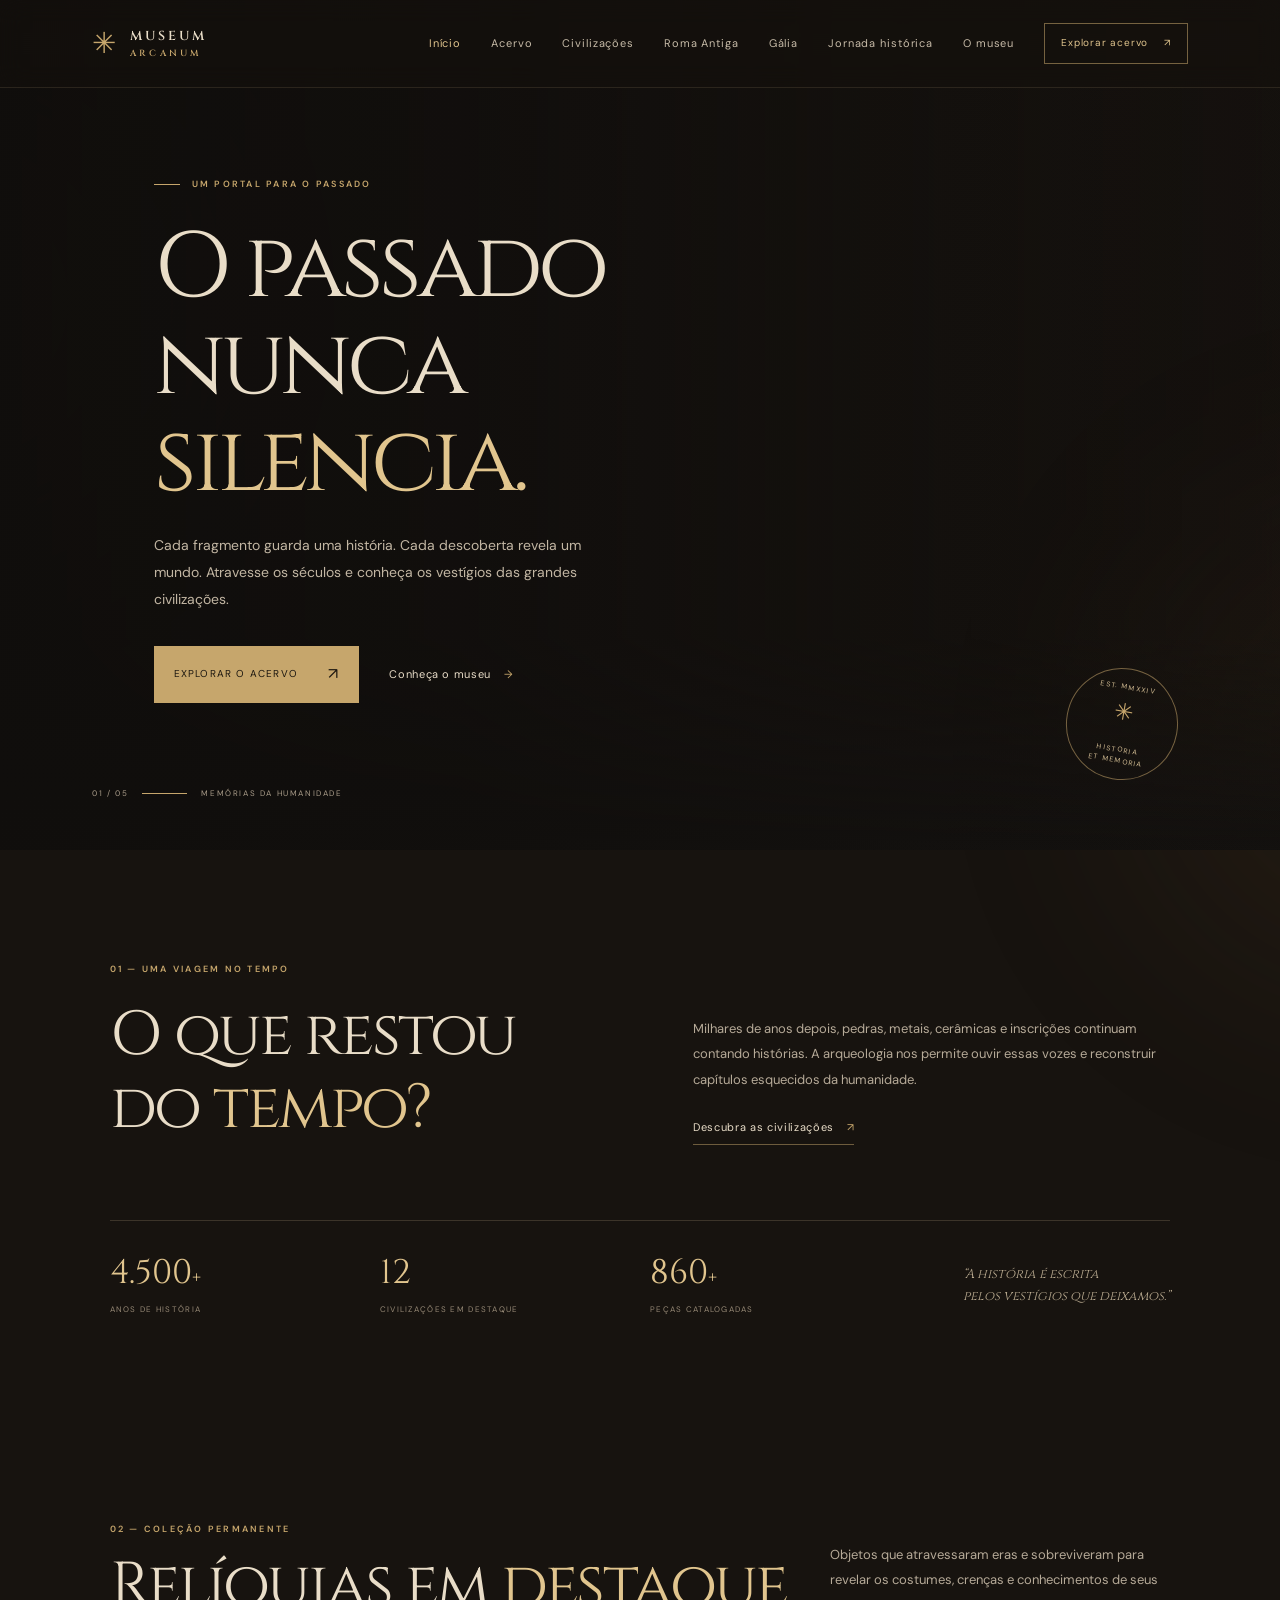
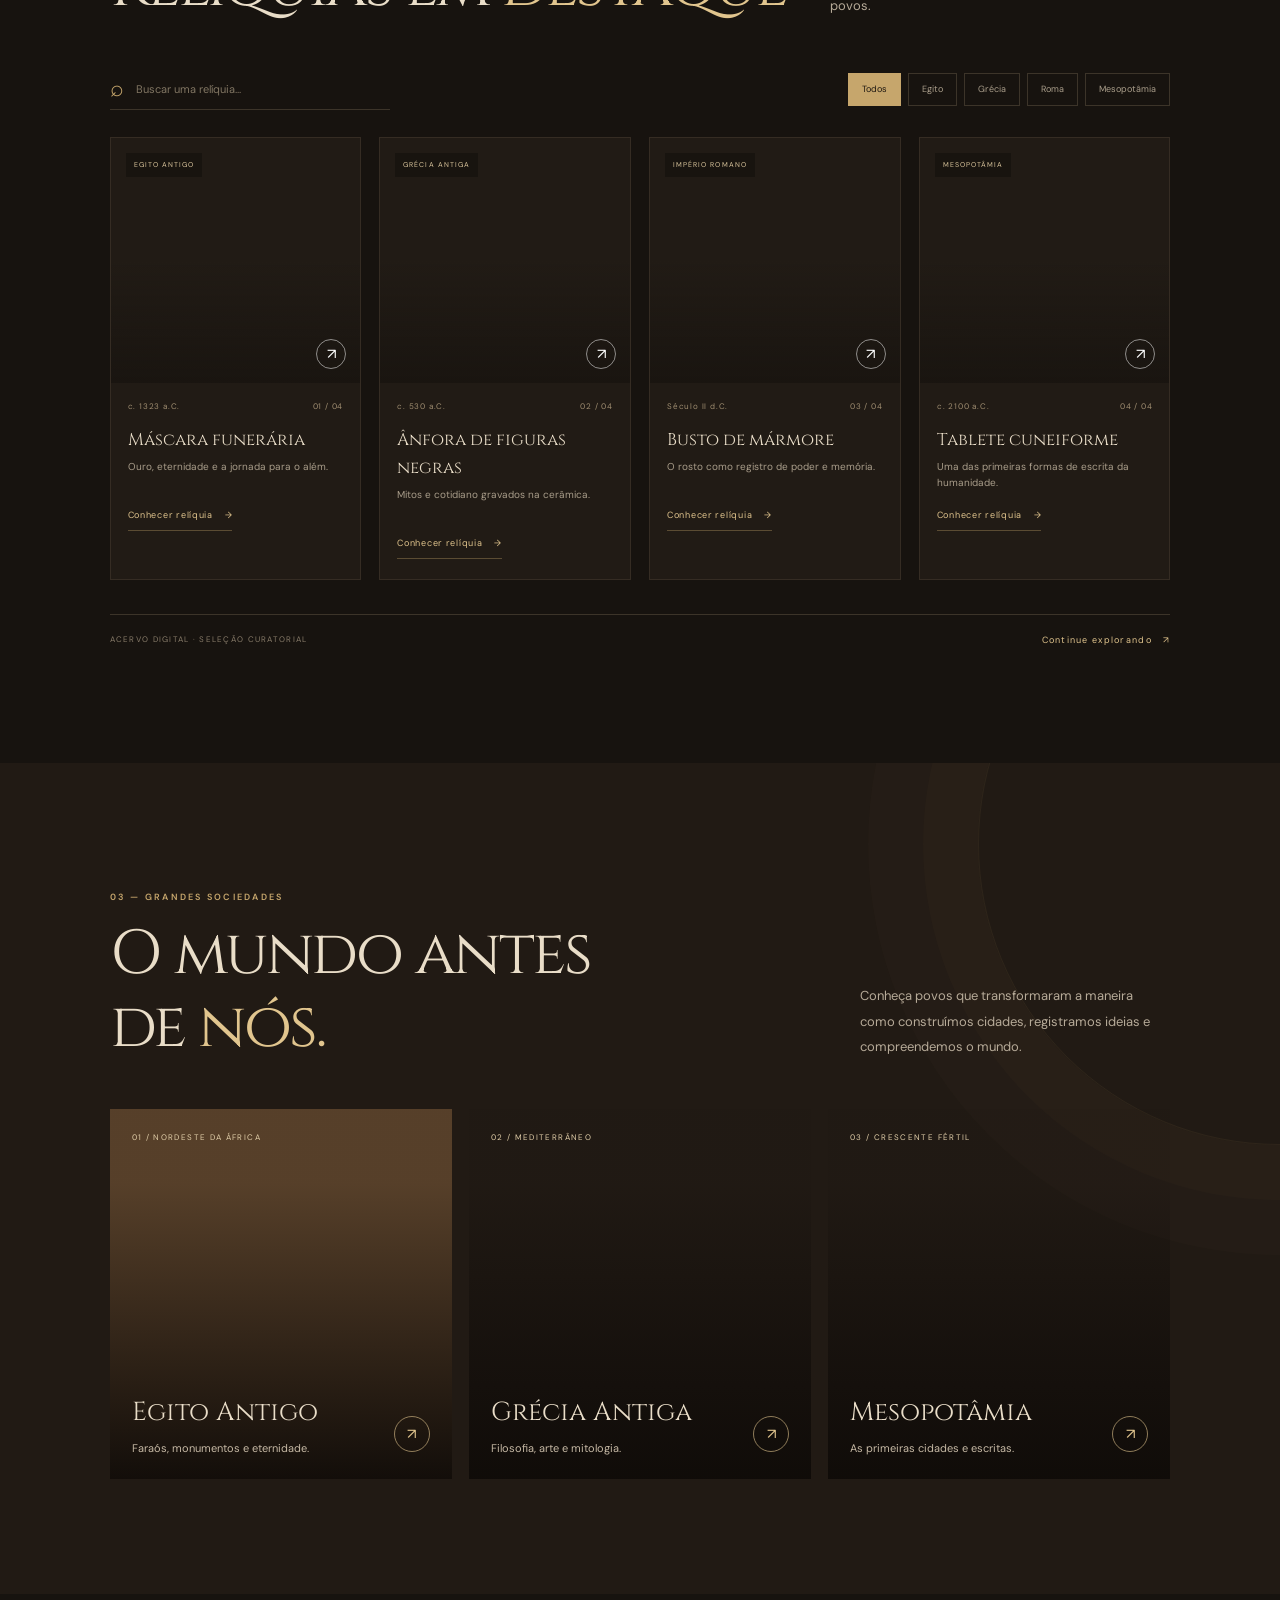
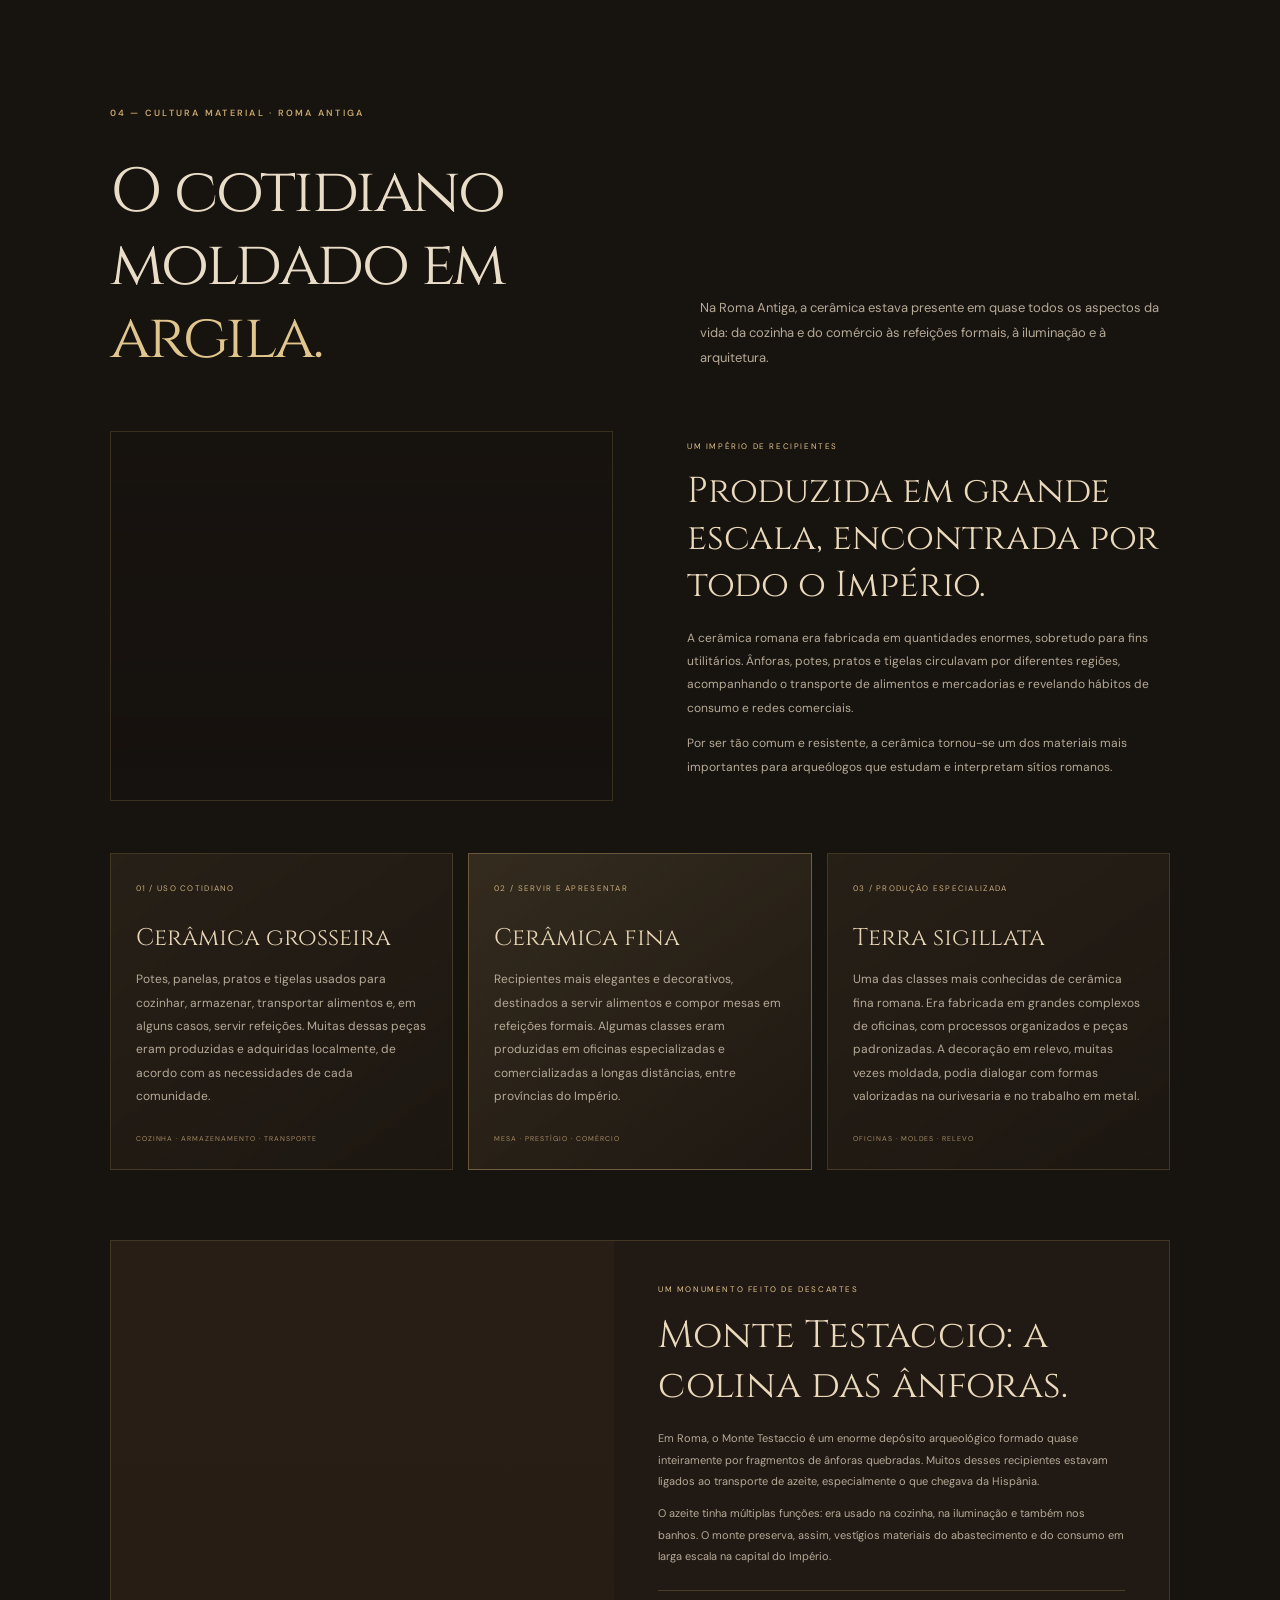
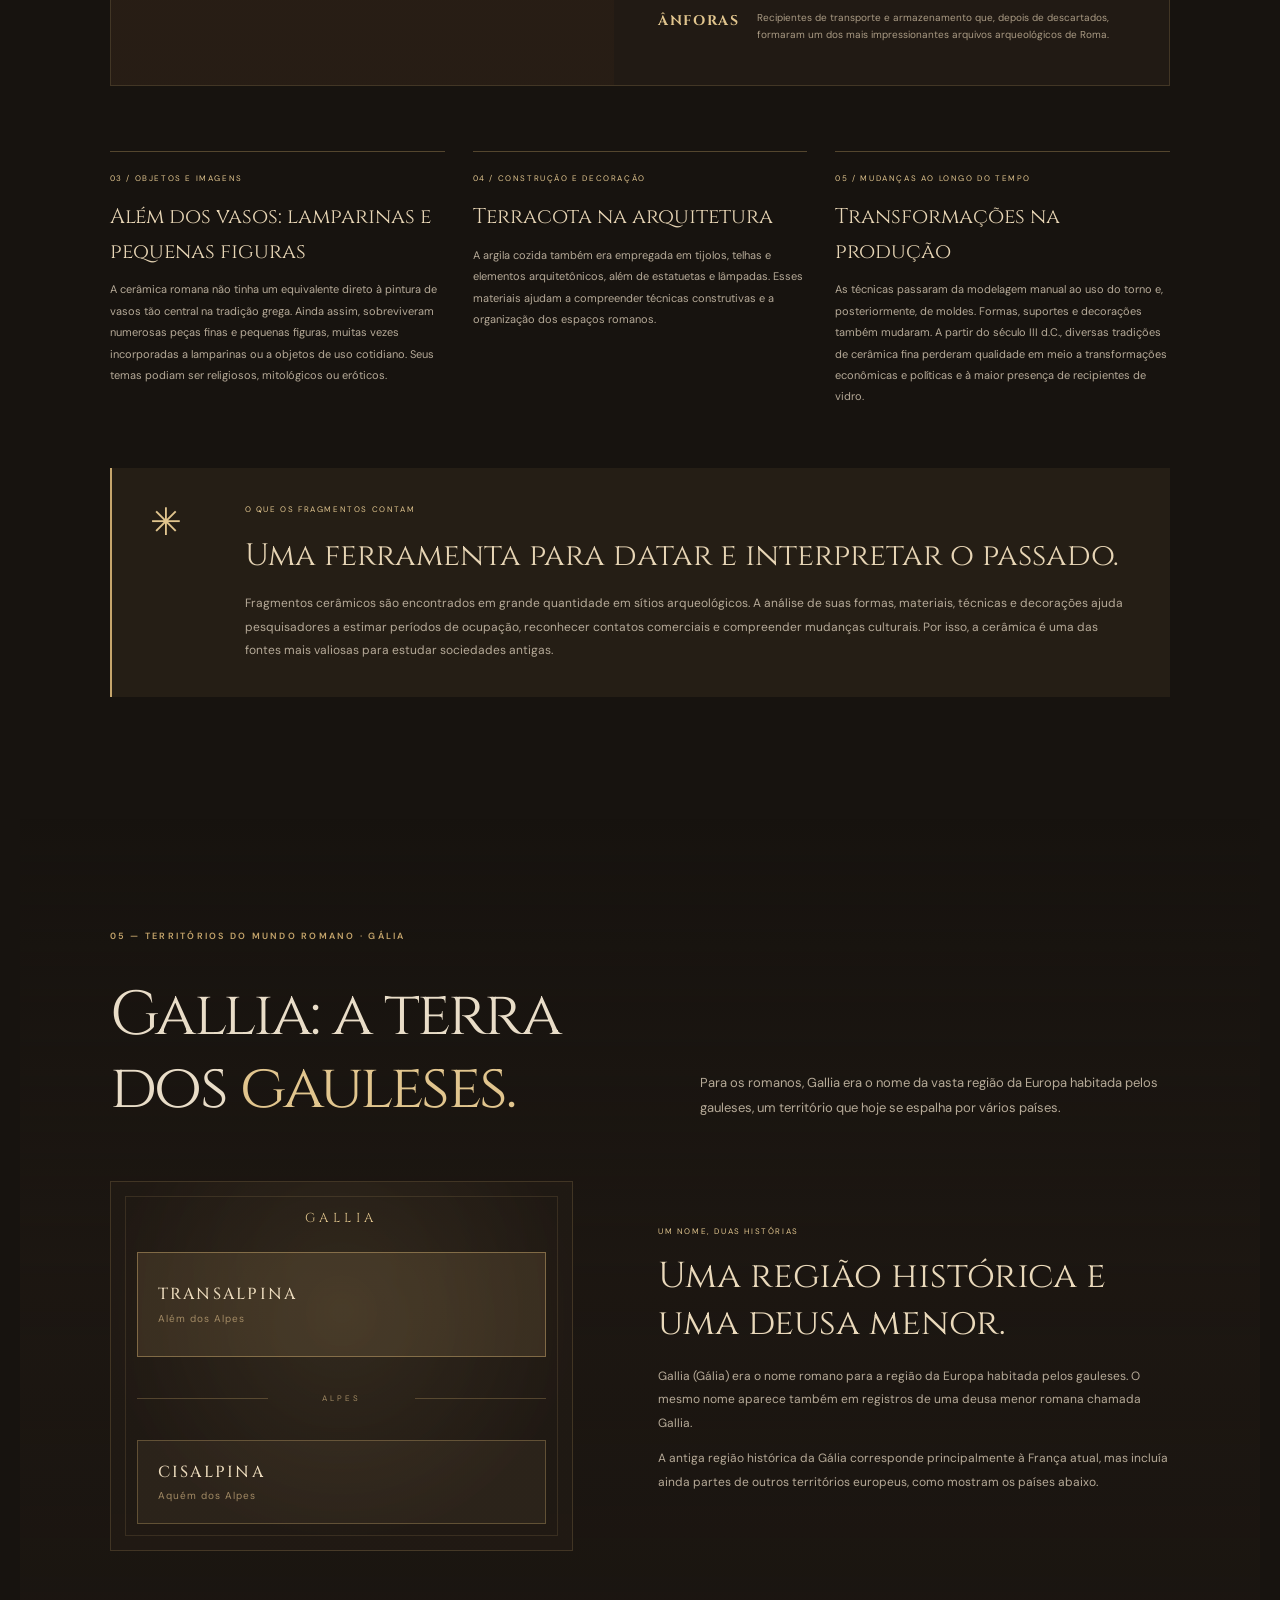
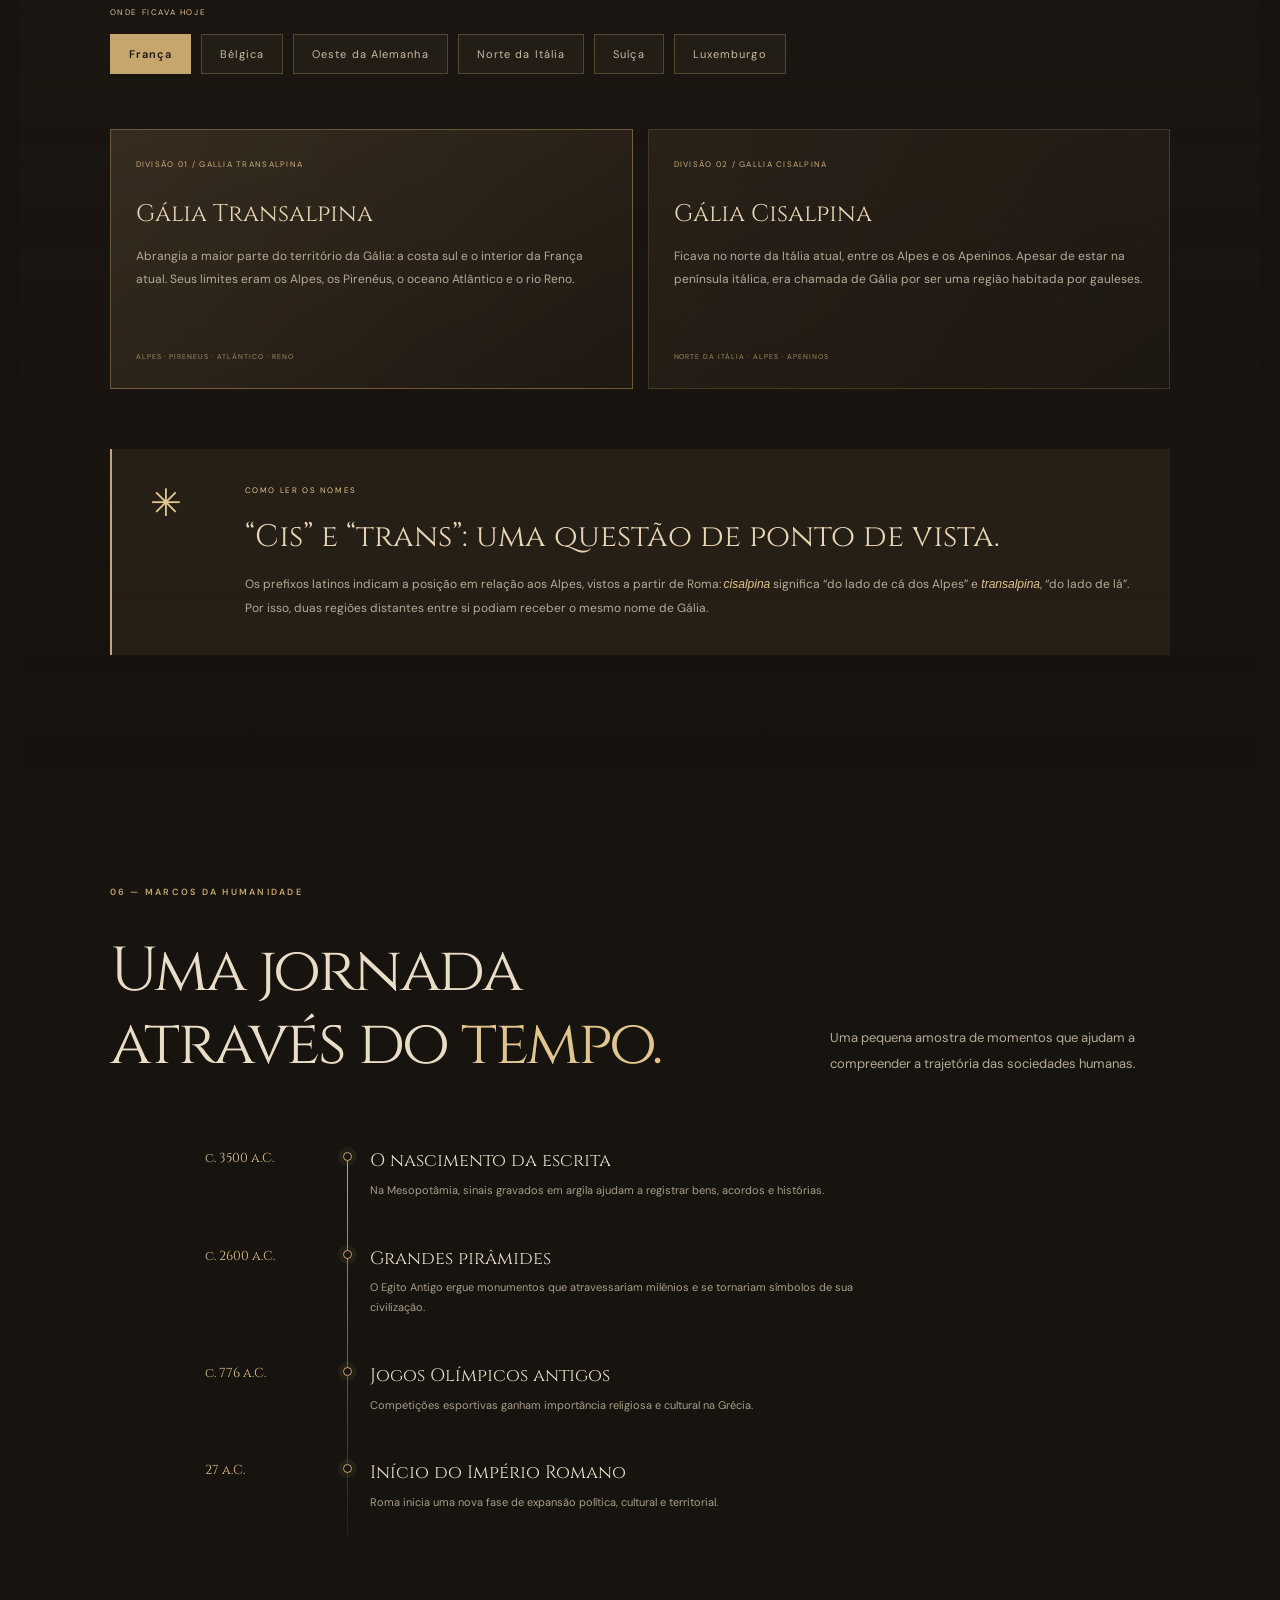
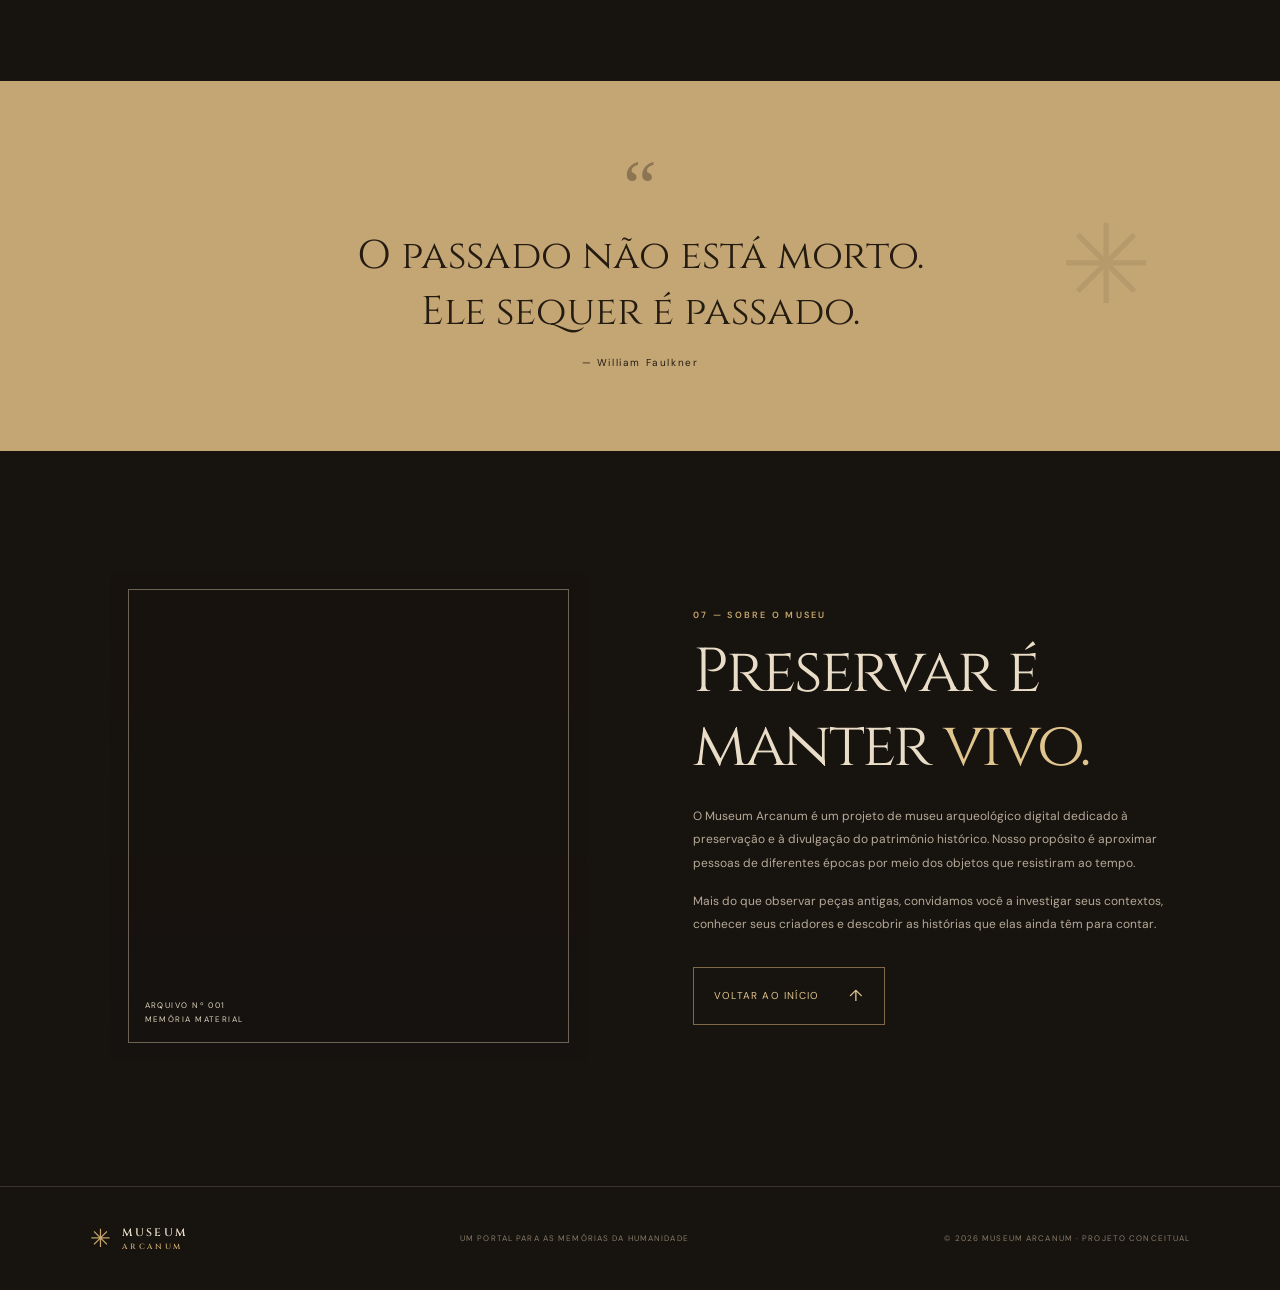
==== commit 7ff7b4b7: "Rename index (2).html to index.html" ====
--- a/index.html
+++ b/index.html
@@ -25,6 +25,7 @@
       <a class="nav-link" href="#acervo">Acervo</a>
       <a class="nav-link" href="#civilizacoes">Civilizações</a>
       <a class="nav-link" href="#ceramica-romana">Roma Antiga</a>
+      <a class="nav-link" href="#galia">Gália</a>
       <a class="nav-link" href="#jornada">Jornada histórica</a>
       <a class="nav-link" href="#sobre">O museu</a>
       <a class="nav-cta" href="#acervo">Explorar acervo <span>↗</span></a>
@@ -188,8 +189,63 @@
       </div>
     </section>
 
+    <section class="gallia-section section-wrap" id="galia">
+      <div class="section-kicker">05 — TERRITÓRIOS DO MUNDO ROMANO · GÁLIA</div>
+      <div class="section-heading roman-heading">
+        <div><h2>Gallia: a terra<br>dos <em>gauleses.</em></h2></div>
+        <p>Para os romanos, Gallia era o nome da vasta região da Europa habitada pelos gauleses, um território que hoje se espalha por vários países.</p>
+      </div>
+
+      <div class="gallia-intro-grid">
+        <div class="gallia-map" role="img" aria-label="Esquema das duas grandes divisões da Gália: Cisalpina e Transalpina">
+          <span class="gallia-map-label">GALLIA</span>
+          <div class="gallia-map-zone zone-trans"><b>TRANSALPINA</b><small>Além dos Alpes</small></div>
+          <div class="gallia-map-alps">ALPES</div>
+          <div class="gallia-map-zone zone-cis"><b>CISALPINA</b><small>Aquém dos Alpes</small></div>
+        </div>
+        <div class="roman-intro-copy">
+          <span class="roman-overline">UM NOME, DUAS HISTÓRIAS</span>
+          <h3>Uma região histórica e uma deusa menor.</h3>
+          <p>Gallia (Gália) era o nome romano para a região da Europa habitada pelos gauleses. O mesmo nome aparece também em registros de uma deusa menor romana chamada Gallia.</p>
+          <p>A antiga região histórica da Gália corresponde principalmente à França atual, mas incluía ainda partes de outros territórios europeus, como mostram os países abaixo.</p>
+        </div>
+      </div>
+
+      <div class="gallia-modern">
+        <span class="roman-overline">ONDE FICAVA HOJE</span>
+        <div class="gallia-chips">
+          <span class="gallia-chip main">França</span>
+          <span class="gallia-chip">Bélgica</span>
+          <span class="gallia-chip">Oeste da Alemanha</span>
+          <span class="gallia-chip">Norte da Itália</span>
+          <span class="gallia-chip">Suíça</span>
+          <span class="gallia-chip">Luxemburgo</span>
+        </div>
+      </div>
+
+      <div class="gallia-division-grid">
+        <article class="roman-category-card featured-category">
+          <span class="roman-card-number">DIVISÃO 01 / GALLIA TRANSALPINA</span>
+          <h3>Gália Transalpina</h3>
+          <p>Abrangia a maior parte do território da Gália: a costa sul e o interior da França atual. Seus limites eram os Alpes, os Pirenéus, o oceano Atlântico e o rio Reno.</p>
+          <span class="roman-card-note">ALPES · PIRENEUS · ATLÂNTICO · RENO</span>
+        </article>
+        <article class="roman-category-card">
+          <span class="roman-card-number">DIVISÃO 02 / GALLIA CISALPINA</span>
+          <h3>Gália Cisalpina</h3>
+          <p>Ficava no norte da Itália atual, entre os Alpes e os Apeninos. Apesar de estar na península itálica, era chamada de Gália por ser uma região habitada por gauleses.</p>
+          <span class="roman-card-note">NORTE DA ITÁLIA · ALPES · APENINOS</span>
+        </article>
+      </div>
+
+      <div class="archaeology-note">
+        <span class="archaeology-symbol">✳</span>
+        <div><span class="roman-overline">COMO LER OS NOMES</span><h3>“Cis” e “trans”: uma questão de ponto de vista.</h3><p>Os prefixos latinos indicam a posição em relação aos Alpes, vistos a partir de Roma: <em>cisalpina</em> significa “do lado de cá dos Alpes” e <em>transalpina</em>, “do lado de lá”. Por isso, duas regiões distantes entre si podiam receber o mesmo nome de Gália.</p></div>
+      </div>
+    </section>
+
     <section class="timeline-section section-wrap" id="jornada">
-      <div class="section-kicker">05 — MARCOS DA HUMANIDADE</div>
+      <div class="section-kicker">06 — MARCOS DA HUMANIDADE</div>
       <div class="section-heading"><h2>Uma jornada<br>através do <em>tempo.</em></h2><p>Uma pequena amostra de momentos que ajudam a compreender a trajetória das sociedades humanas.</p></div>
       <div class="timeline">
         <div class="timeline-line"></div>
@@ -209,7 +265,7 @@
 
     <section class="about-section section-wrap" id="sobre">
       <div class="about-image"><div class="about-image-label">ARQUIVO Nº 001<br>MEMÓRIA MATERIAL</div></div>
-      <div class="about-copy"><div class="section-kicker">05 — SOBRE O MUSEU</div><h2>Preservar é<br>manter <em>vivo.</em></h2><p>O Museum Arcanum é um projeto de museu arqueológico digital dedicado à preservação e à divulgação do patrimônio histórico. Nosso propósito é aproximar pessoas de diferentes épocas por meio dos objetos que resistiram ao tempo.</p><p>Mais do que observar peças antigas, convidamos você a investigar seus contextos, conhecer seus criadores e descobrir as histórias que elas ainda têm para contar.</p><a class="button button-outline" href="#inicio">Voltar ao início <span>↑</span></a></div>
+      <div class="about-copy"><div class="section-kicker">07 — SOBRE O MUSEU</div><h2>Preservar é<br>manter <em>vivo.</em></h2><p>O Museum Arcanum é um projeto de museu arqueológico digital dedicado à preservação e à divulgação do patrimônio histórico. Nosso propósito é aproximar pessoas de diferentes épocas por meio dos objetos que resistiram ao tempo.</p><p>Mais do que observar peças antigas, convidamos você a investigar seus contextos, conhecer seus criadores e descobrir as histórias que elas ainda têm para contar.</p><a class="button button-outline" href="#inicio">Voltar ao início <span>↑</span></a></div>
     </section>
   </main>
 
--- a/styles.css
+++ b/styles.css
@@ -28,10 +28,33 @@
 .roman-category-card.featured-category{background:linear-gradient(145deg,rgba(198,166,108,.17),rgba(34,26,19,.7));border-color:rgba(198,166,108,.42)}
 .roman-card-number{font-size:8px;letter-spacing:.16em;color:#c8ad7e}.roman-category-card h3,.roman-detail h3{font-family:var(--serif);font-size:24px;font-weight:400;color:#e7d5b5;margin:24px 0 10px}.roman-category-card p{margin:0}.roman-card-note{font-size:7px;letter-spacing:.14em;color:#a38b65;margin-top:auto;padding-top:24px}
 .testaccio-panel{display:grid;grid-template-columns:.95fr 1.05fr;background:#211a14;border:1px solid rgba(198,166,108,.2);margin-bottom:65px}
-.testaccio-image{min-height:430px;background:linear-gradient(0deg,rgba(18,13,9,.12),rgba(18,13,9,.05)),url('https://upload.wikimedia.org/wikipedia/commons/thumb/4/4d/Monte_Testaccio.jpg/1280px-Monte_Testaccio.jpg') center/cover no-repeat}
+.testaccio-image{min-height:430px;background:linear-gradient(0deg,rgba(18,13,9,.12),rgba(18,13,9,.05)),url('https://commons.wikimedia.org/wiki/Special:FilePath/Monte_Testaccio.jpg?width=1280') center/cover no-repeat;background-color:#2a1f16}
 .testaccio-copy{padding:42px 8%;align-self:center}.testaccio-copy h3{font-size:clamp(26px,3vw,38px)}.testaccio-copy p{font-size:11px}
 .testaccio-fact{display:flex;gap:17px;border-top:1px solid rgba(198,166,108,.25);padding-top:18px;margin-top:22px;align-items:flex-start}.testaccio-fact strong{font-family:var(--serif);font-size:14px;letter-spacing:.12em;color:var(--gold2);white-space:nowrap}.testaccio-fact span{font-size:10px;line-height:1.7;color:#aa9b84}
 .roman-details-grid{display:grid;grid-template-columns:repeat(3,1fr);gap:28px;margin-bottom:60px}.roman-detail{border-top:1px solid rgba(198,166,108,.35);padding-top:20px}.roman-detail h3{font-size:21px;margin:0 0 10px}.roman-detail p{margin:0;font-size:11px}
 .archaeology-note{display:grid;grid-template-columns:70px 1fr;gap:25px;align-items:start;padding:35px 38px;background:rgba(198,166,108,.08);border-left:2px solid var(--gold)}.archaeology-symbol{font-size:38px;color:var(--gold2);line-height:1}.archaeology-note h3{font-family:var(--serif);font-size:clamp(22px,2.8vw,31px);font-weight:400;color:#e7d5b5;margin:0 0 10px}.archaeology-note p{margin:0;max-width:900px}
 @media(max-width:900px){.roman-intro-grid{gap:5%}.roman-feature-image{min-height:330px}.roman-category-card{padding:23px 19px}.testaccio-copy{padding:32px 7%}}
 @media(max-width:650px){.roman-ceramics-section{padding-top:75px;padding-bottom:80px}.roman-heading{margin-bottom:30px}.roman-intro-grid{grid-template-columns:1fr;gap:25px;margin-bottom:35px}.roman-feature-image{min-height:260px}.roman-intro-copy h3{font-size:27px}.roman-category-grid{grid-template-columns:1fr;gap:12px;margin-bottom:45px}.roman-category-card{min-height:0;padding:24px}.roman-category-card h3{margin:17px 0 8px}.roman-card-note{padding-top:18px}.testaccio-panel{grid-template-columns:1fr;margin-bottom:45px}.testaccio-image{min-height:260px}.testaccio-copy{padding:28px 24px}.roman-details-grid{grid-template-columns:1fr;gap:25px;margin-bottom:40px}.roman-detail h3{font-size:22px}.archaeology-note{grid-template-columns:1fr;gap:13px;padding:25px 22px}.archaeology-symbol{font-size:30px}}
+
+/* ===== GÁLIA ===== */
+.gallia-section{padding-top:112px;padding-bottom:120px;background:linear-gradient(180deg,transparent,rgba(33,26,20,.55) 30%,transparent)}
+.gallia-intro-grid{display:grid;grid-template-columns:.95fr 1.05fr;gap:8%;align-items:center;margin-bottom:55px}
+.gallia-map{position:relative;min-height:370px;border:1px solid rgba(198,166,108,.2);background:radial-gradient(circle at 50% 35%,rgba(198,166,108,.14),rgba(33,26,20,.85) 70%);display:flex;flex-direction:column;justify-content:space-between;padding:26px;overflow:hidden}
+.gallia-map:before{content:"";position:absolute;inset:14px;border:1px solid rgba(198,166,108,.15);pointer-events:none}
+.gallia-map-label{font-family:var(--serif);font-size:13px;letter-spacing:.35em;color:var(--gold2);text-align:center}
+.gallia-map-zone{border:1px solid rgba(198,166,108,.35);padding:18px 20px;display:flex;flex-direction:column;gap:3px;background:rgba(198,166,108,.07)}
+.gallia-map-zone b{font-family:var(--serif);font-weight:500;font-size:16px;letter-spacing:.14em;color:#ead9bb}
+.gallia-map-zone small{font-size:10px;letter-spacing:.1em;color:#a38b65}
+.gallia-map-zone.zone-trans{background:rgba(198,166,108,.14);border-color:rgba(198,166,108,.5);min-height:105px;justify-content:center}
+.gallia-map-alps{text-align:center;font-size:8px;letter-spacing:.35em;color:#a38b65;position:relative;margin:12px 0}
+.gallia-map-alps:before,.gallia-map-alps:after{content:"";position:absolute;top:50%;width:32%;height:1px;background:rgba(198,166,108,.3)}
+.gallia-map-alps:before{left:0}.gallia-map-alps:after{right:0}
+.gallia-modern{margin-bottom:55px}
+.gallia-chips{display:flex;flex-wrap:wrap;gap:10px}
+.gallia-chip{padding:10px 18px;border:1px solid rgba(198,166,108,.3);font-size:11px;letter-spacing:.1em;color:#c9bca6;background:rgba(198,166,108,.05)}
+.gallia-chip.main{background:var(--gold);border-color:var(--gold);color:#1c1710;font-weight:600}
+.gallia-division-grid{display:grid;grid-template-columns:repeat(2,1fr);gap:15px;margin-bottom:60px}
+.gallia-division-grid .roman-category-card{min-height:260px}
+.archaeology-note em{color:var(--gold2);font-style:italic}
+@media(max-width:900px){.gallia-intro-grid{gap:5%}}
+@media(max-width:650px){.gallia-section{padding-top:75px;padding-bottom:80px}.gallia-intro-grid{grid-template-columns:1fr;gap:25px;margin-bottom:35px}.gallia-map{min-height:300px}.gallia-division-grid{grid-template-columns:1fr;gap:12px;margin-bottom:40px}.gallia-division-grid .roman-category-card{min-height:0}}
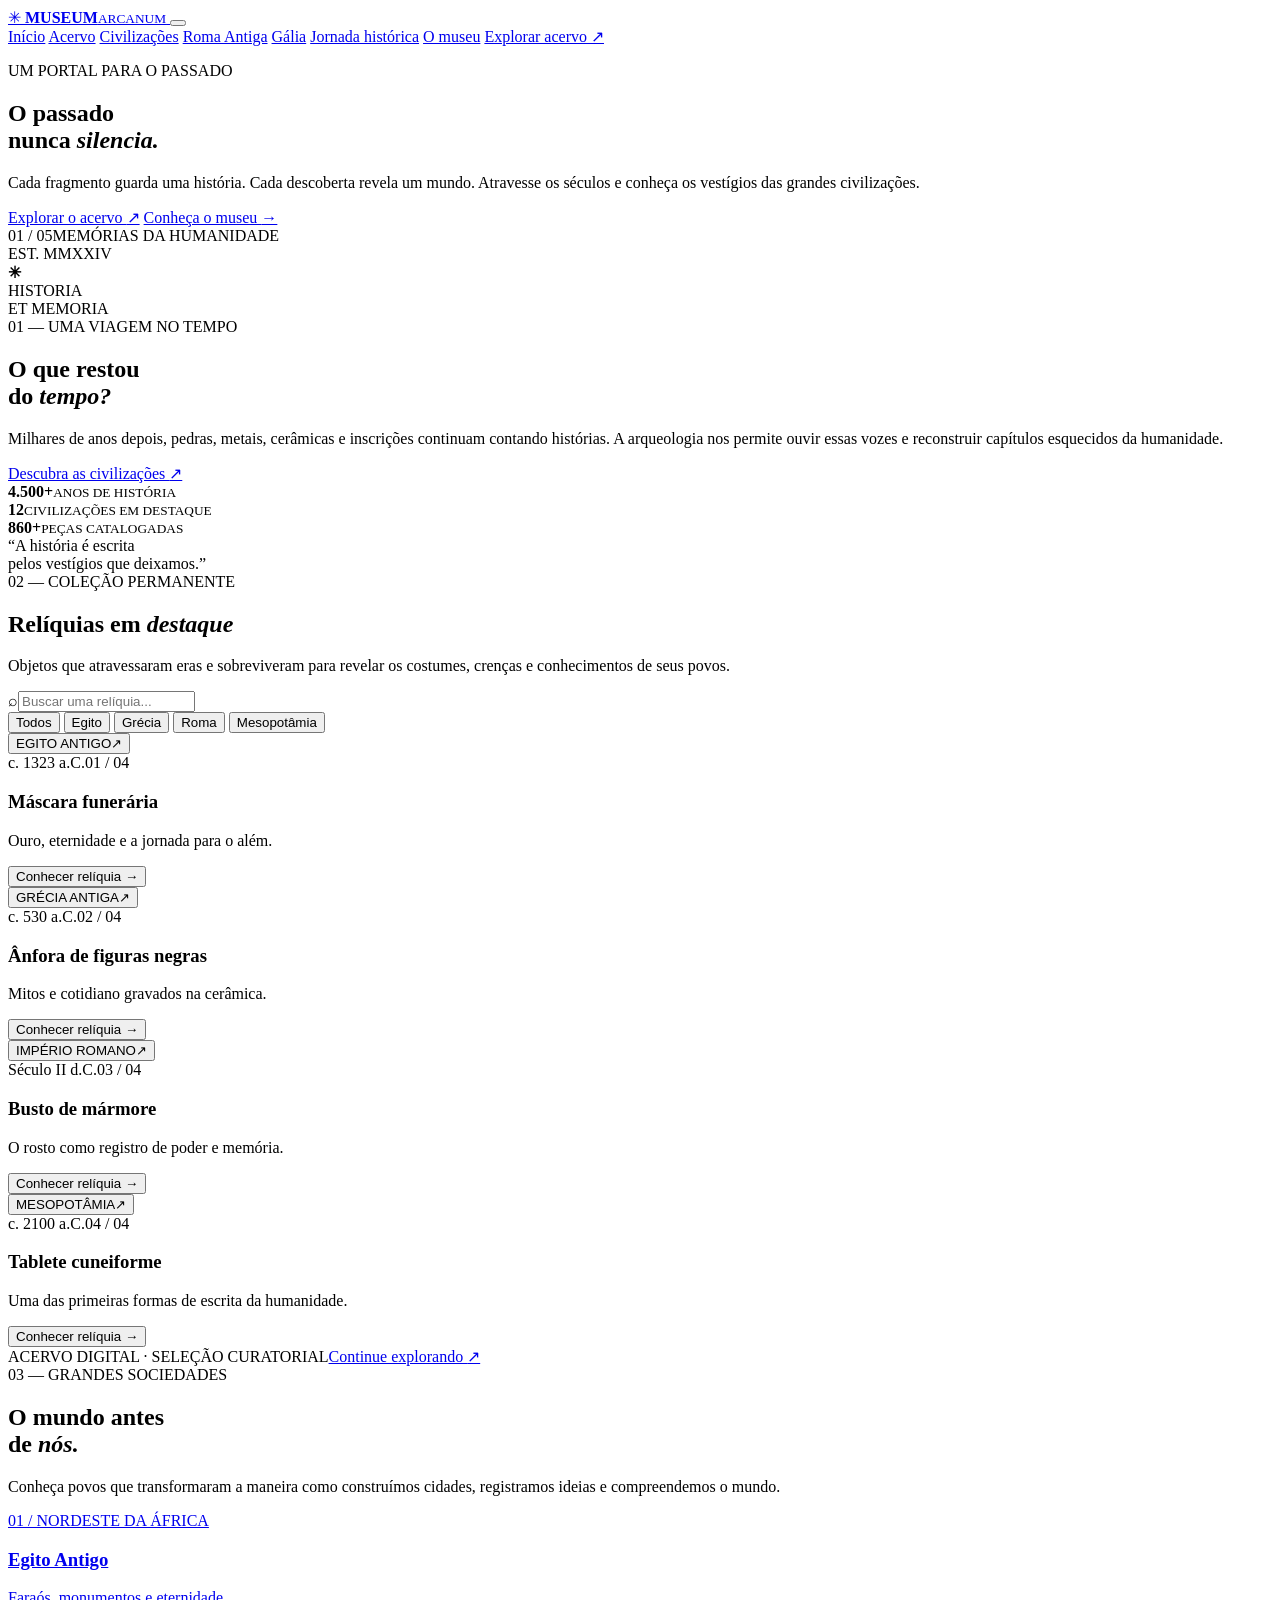
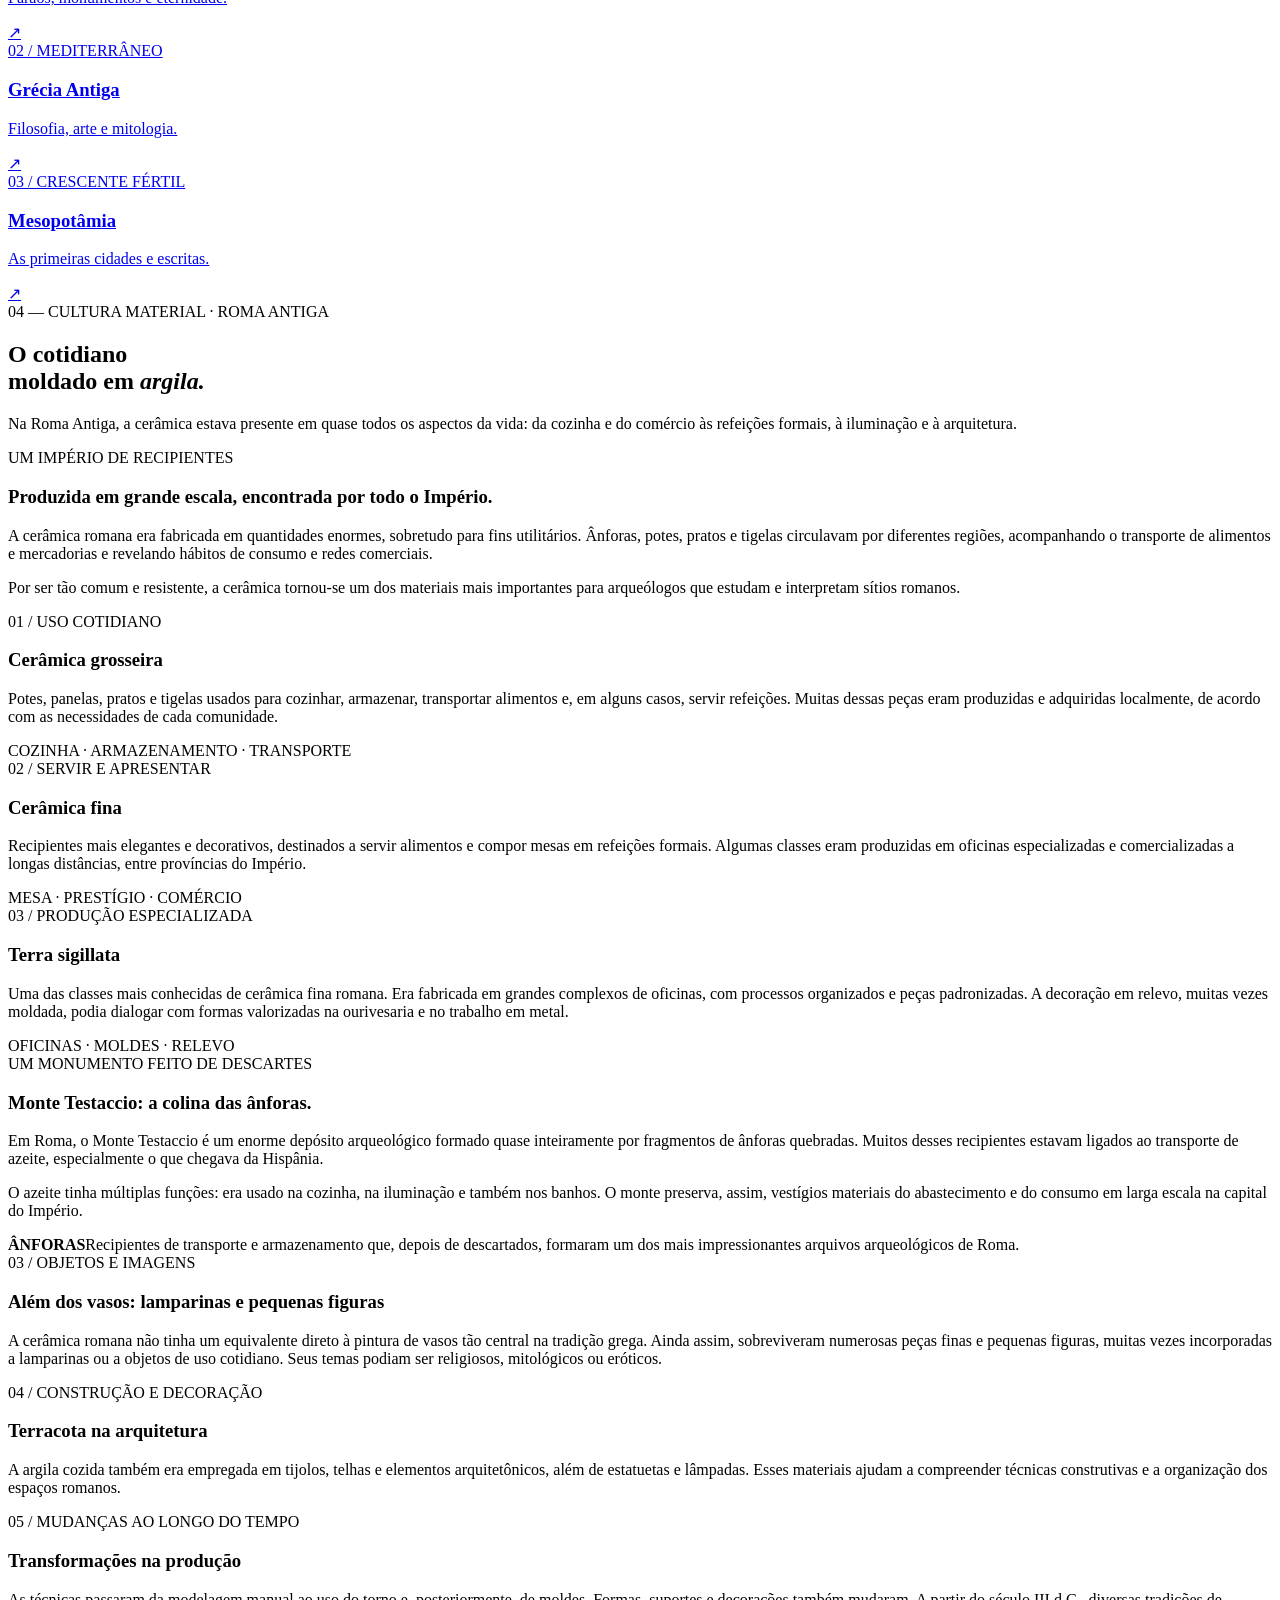
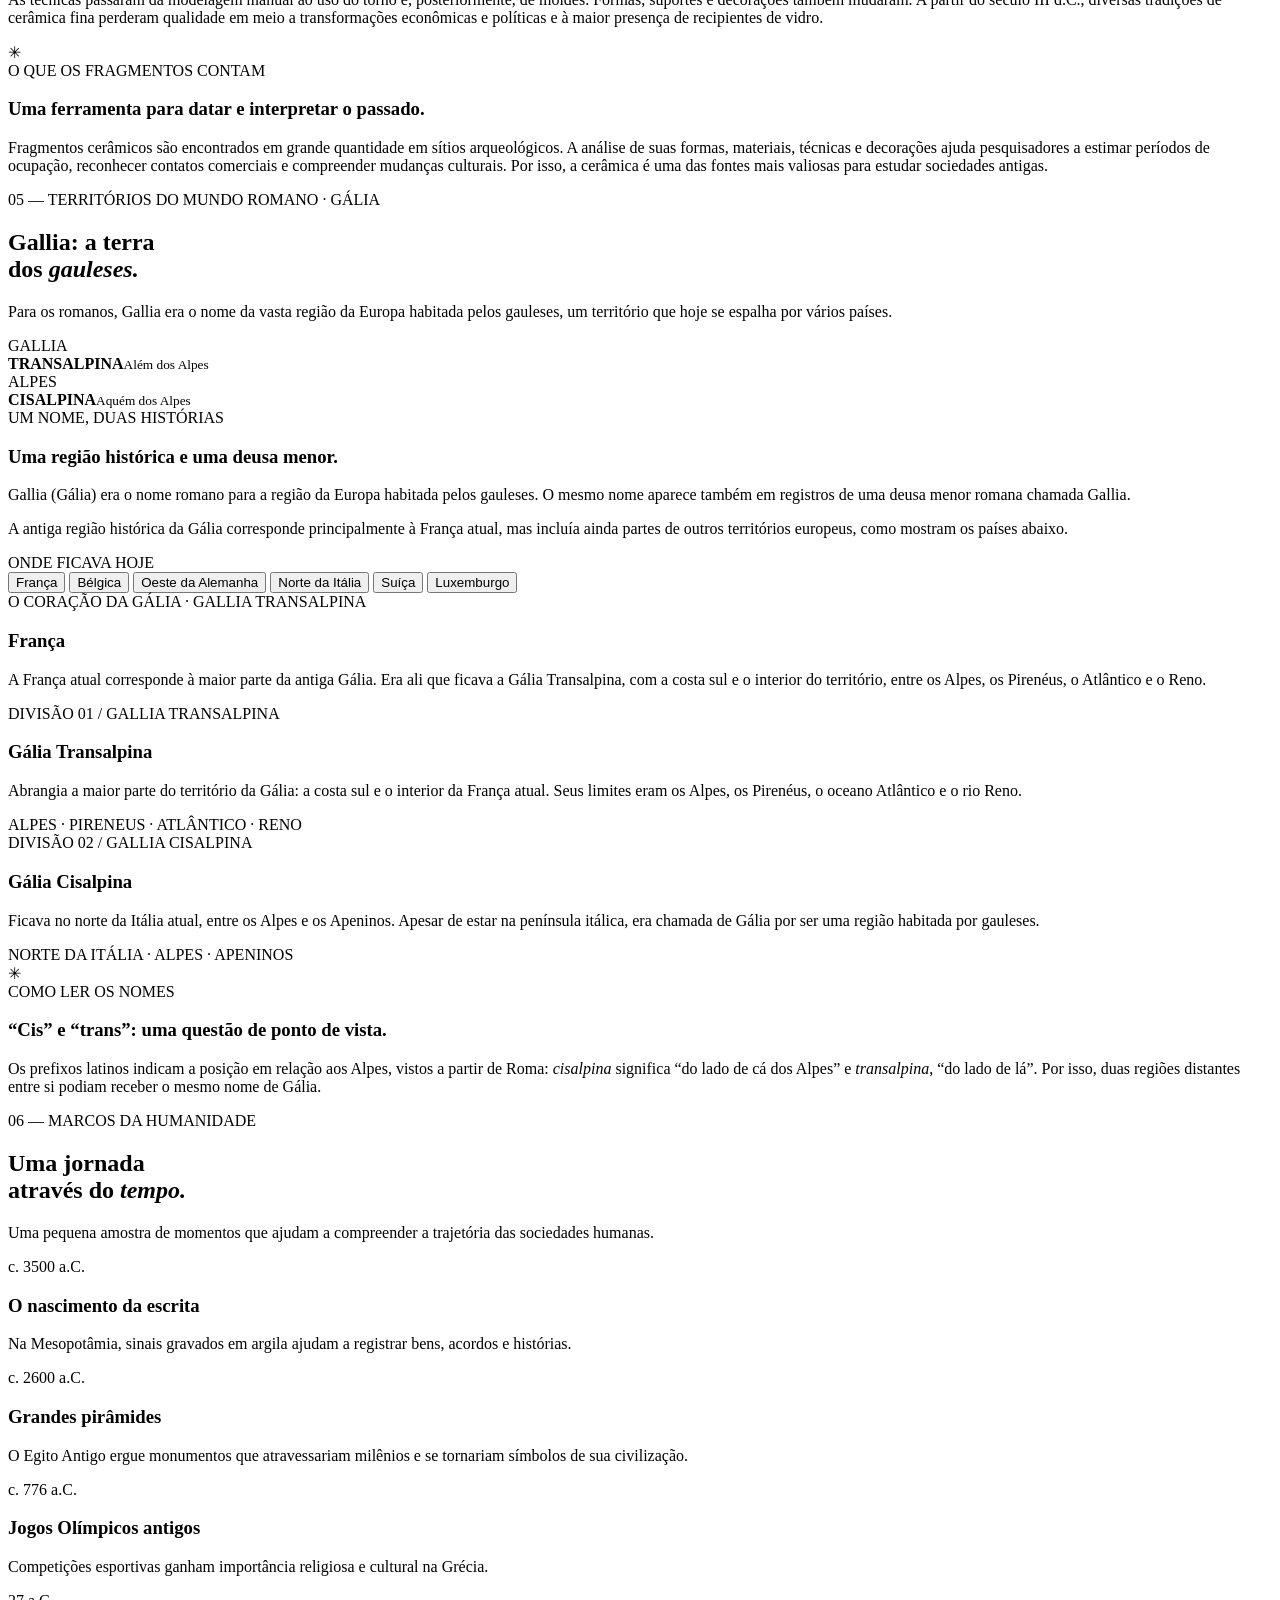
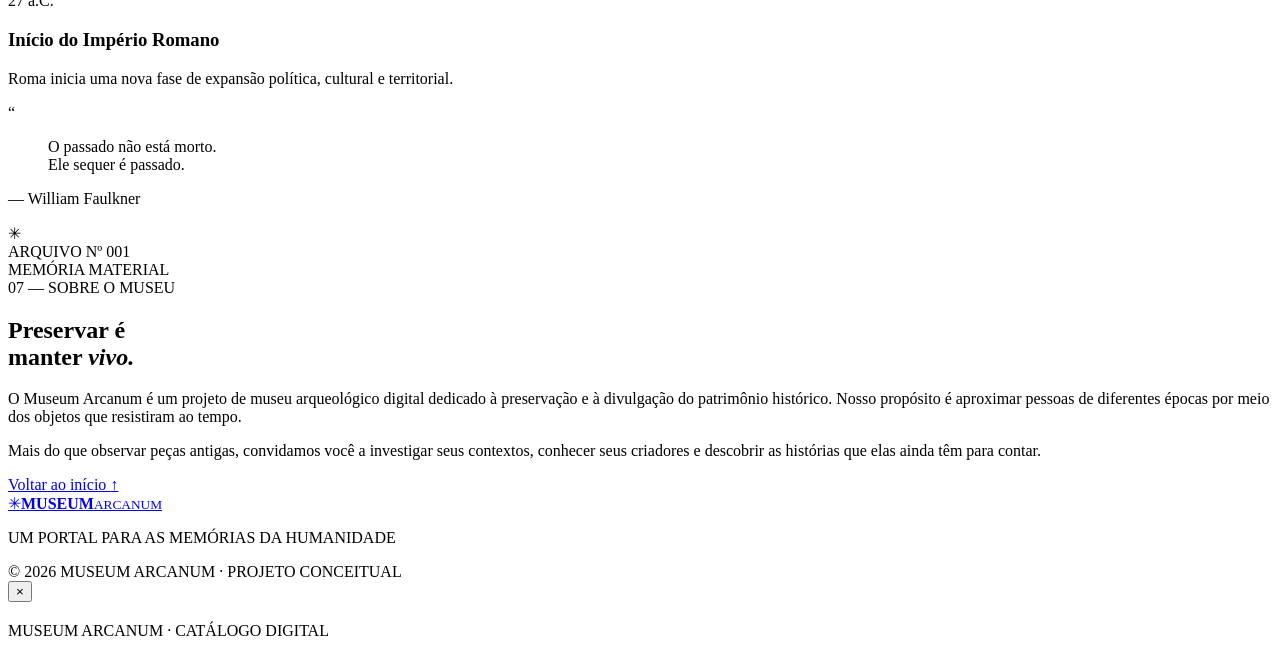
==== commit 6924b60a: "Rename index (3).html to index.html" ====
--- a/index.html
+++ b/index.html
@@ -213,13 +213,18 @@
 
       <div class="gallia-modern">
         <span class="roman-overline">ONDE FICAVA HOJE</span>
-        <div class="gallia-chips">
-          <span class="gallia-chip main">França</span>
-          <span class="gallia-chip">Bélgica</span>
-          <span class="gallia-chip">Oeste da Alemanha</span>
-          <span class="gallia-chip">Norte da Itália</span>
-          <span class="gallia-chip">Suíça</span>
-          <span class="gallia-chip">Luxemburgo</span>
+        <div class="gallia-chips" role="tablist" aria-label="Territórios da antiga Gália">
+          <button type="button" class="gallia-chip active" role="tab" aria-selected="true" data-region="franca">França</button>
+          <button type="button" class="gallia-chip" role="tab" aria-selected="false" data-region="belgica">Bélgica</button>
+          <button type="button" class="gallia-chip" role="tab" aria-selected="false" data-region="alemanha">Oeste da Alemanha</button>
+          <button type="button" class="gallia-chip" role="tab" aria-selected="false" data-region="italia">Norte da Itália</button>
+          <button type="button" class="gallia-chip" role="tab" aria-selected="false" data-region="suica">Suíça</button>
+          <button type="button" class="gallia-chip" role="tab" aria-selected="false" data-region="luxemburgo">Luxemburgo</button>
+        </div>
+        <div class="gallia-region-panel" id="galliaPanel" role="tabpanel" aria-live="polite">
+          <span class="roman-overline" id="galliaPanelTag"></span>
+          <h3 id="galliaPanelTitle"></h3>
+          <p id="galliaPanelText"></p>
         </div>
       </div>
 
@@ -284,5 +289,28 @@
     </div>
   </div>
   <script src="script.js"></script>
+  <script>
+    (function(){
+      var regions={
+        franca:{tag:"O CORAÇÃO DA GÁLIA · GALLIA TRANSALPINA",title:"França",text:"A França atual corresponde à maior parte da antiga Gália. Era ali que ficava a Gália Transalpina, com a costa sul e o interior do território, entre os Alpes, os Pirenéus, o Atlântico e o Reno."},
+        belgica:{tag:"TERRITÓRIO DOS BELGAS",title:"Bélgica",text:"Parte da atual Bélgica integrava a Gália setentrional, região associada aos belgas. O nome Bélgica ainda guarda a lembrança dessa antiga denominação romana."},
+        alemanha:{tag:"A MARGEM DO RENO",title:"Oeste da Alemanha",text:"O rio Reno servia como limite da Gália. As terras do oeste da Alemanha atual, na região do Reno, faziam parte desse espaço de fronteira entre o mundo gaulês e os povos germânicos."},
+        italia:{tag:"GALLIA CISALPINA",title:"Norte da Itália",text:"Entre os Alpes e os Apeninos ficava a Gália Cisalpina. Embora estivesse na península itálica, era chamada de Gália por ser habitada por gauleses."},
+        suica:{tag:"ALPES · FRONTEIRA ORIENTAL",title:"Suíça",text:"A região da atual Suíça, nos Alpes, também fazia parte da antiga Gália. Os Alpes eram um dos grandes limites naturais do território e separavam a Transalpina da Cisalpina."},
+        luxemburgo:{tag:"UM PEQUENO TERRITÓRIO",title:"Luxemburgo",text:"Embora seja um dos menores países da Europa, Luxemburgo também estava dentro da área da antiga Gália, ao lado da Bélgica e da região do Reno."}
+      };
+      var chips=document.querySelectorAll('.gallia-chip');
+      var tag=document.getElementById('galliaPanelTag'),title=document.getElementById('galliaPanelTitle'),text=document.getElementById('galliaPanelText');
+      if(!chips.length||!tag)return;
+      function show(key){
+        var r=regions[key];if(!r)return;
+        tag.textContent=r.tag;title.textContent=r.title;text.textContent=r.text;
+        chips.forEach(function(c){var on=c.dataset.region===key;c.classList.toggle('active',on);c.setAttribute('aria-selected',on?'true':'false');});
+      }
+      chips.forEach(function(c){c.addEventListener('click',function(){show(c.dataset.region);});});
+      show('franca');
+    })();
+  </script>
+
 </body>
 </html>
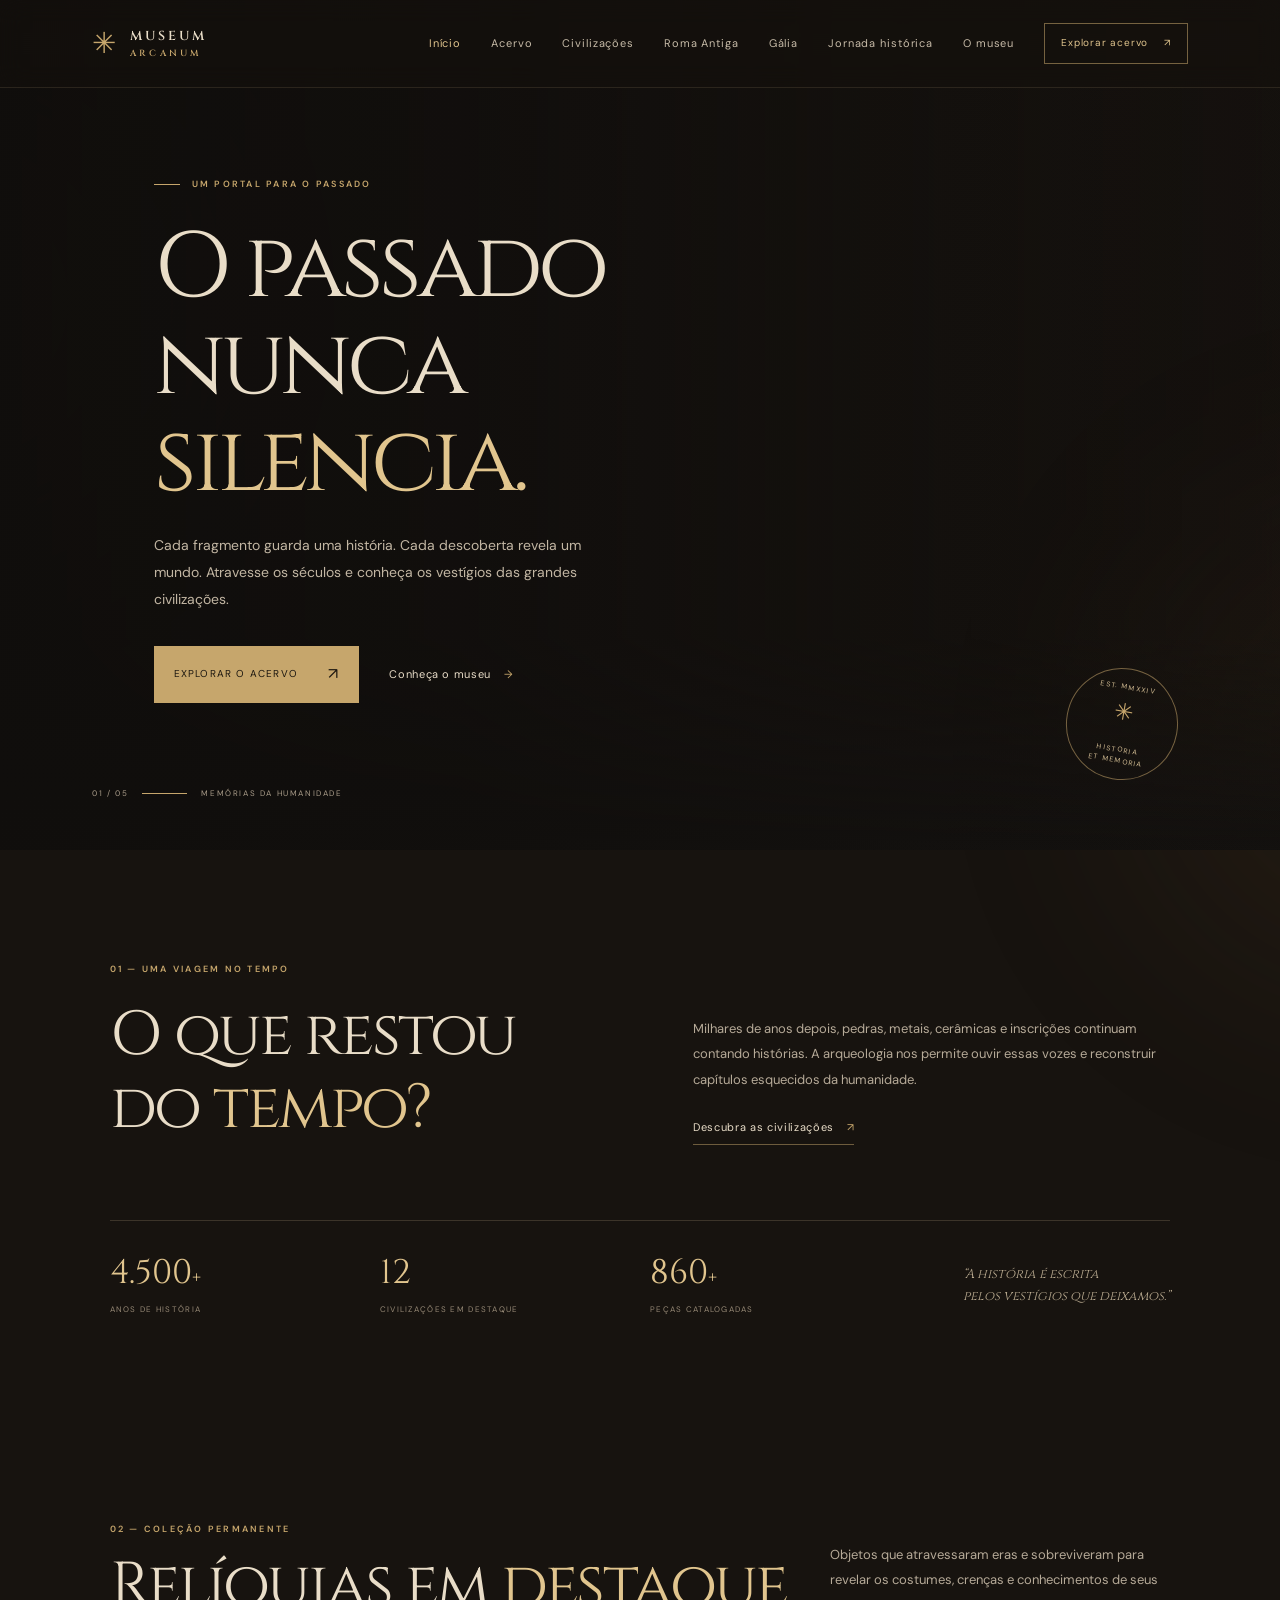
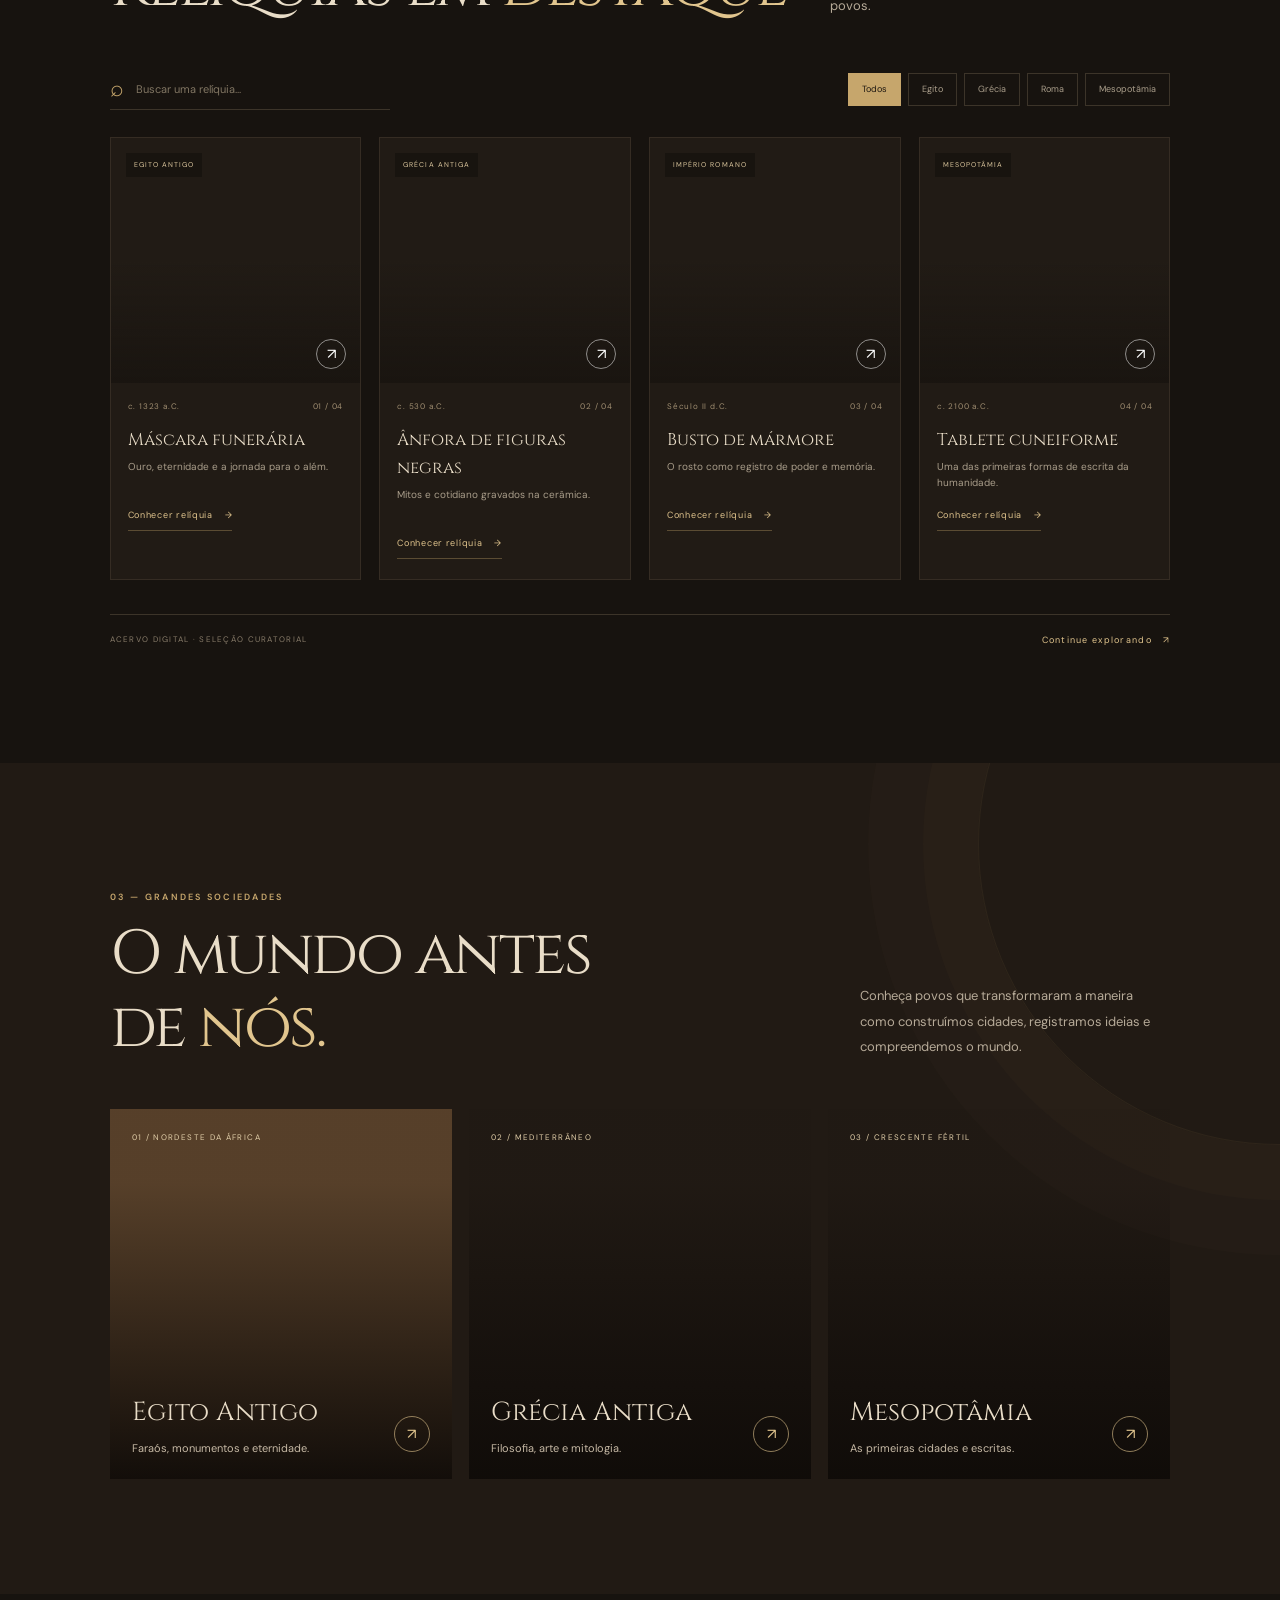
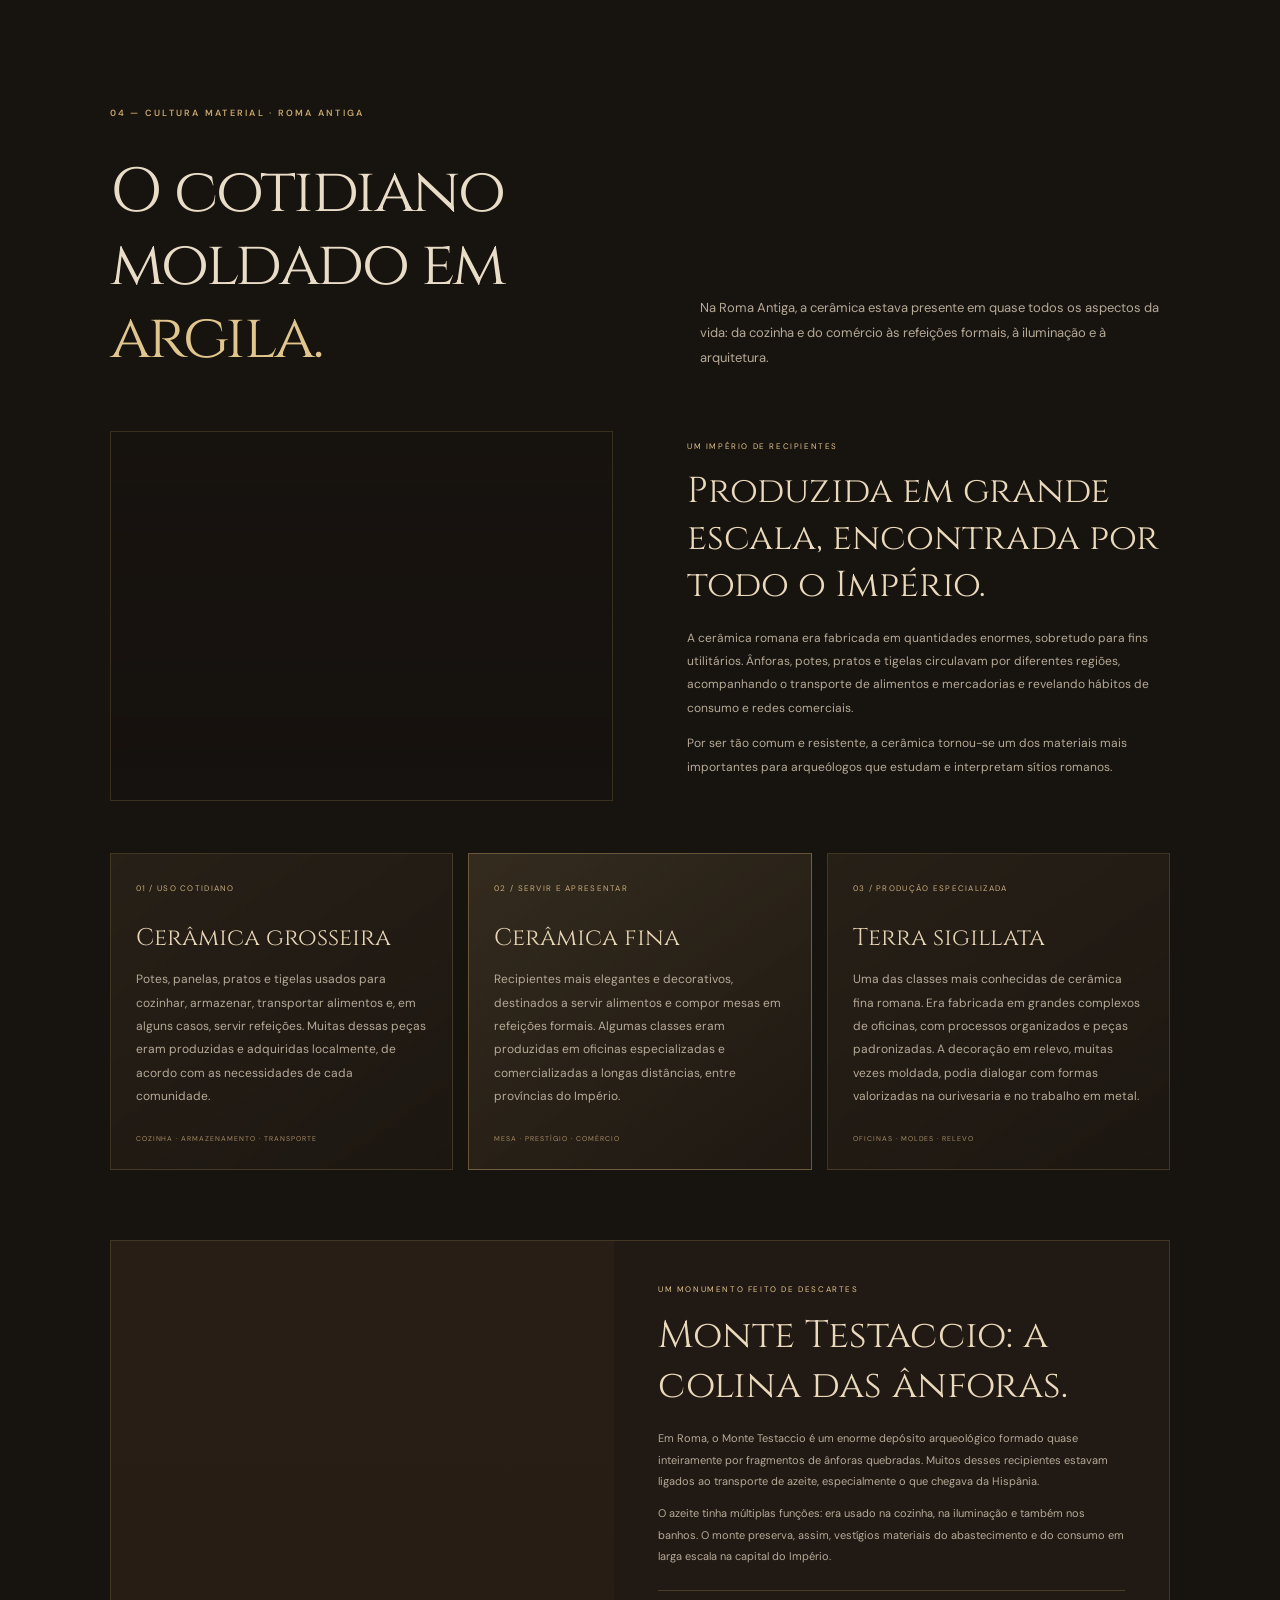
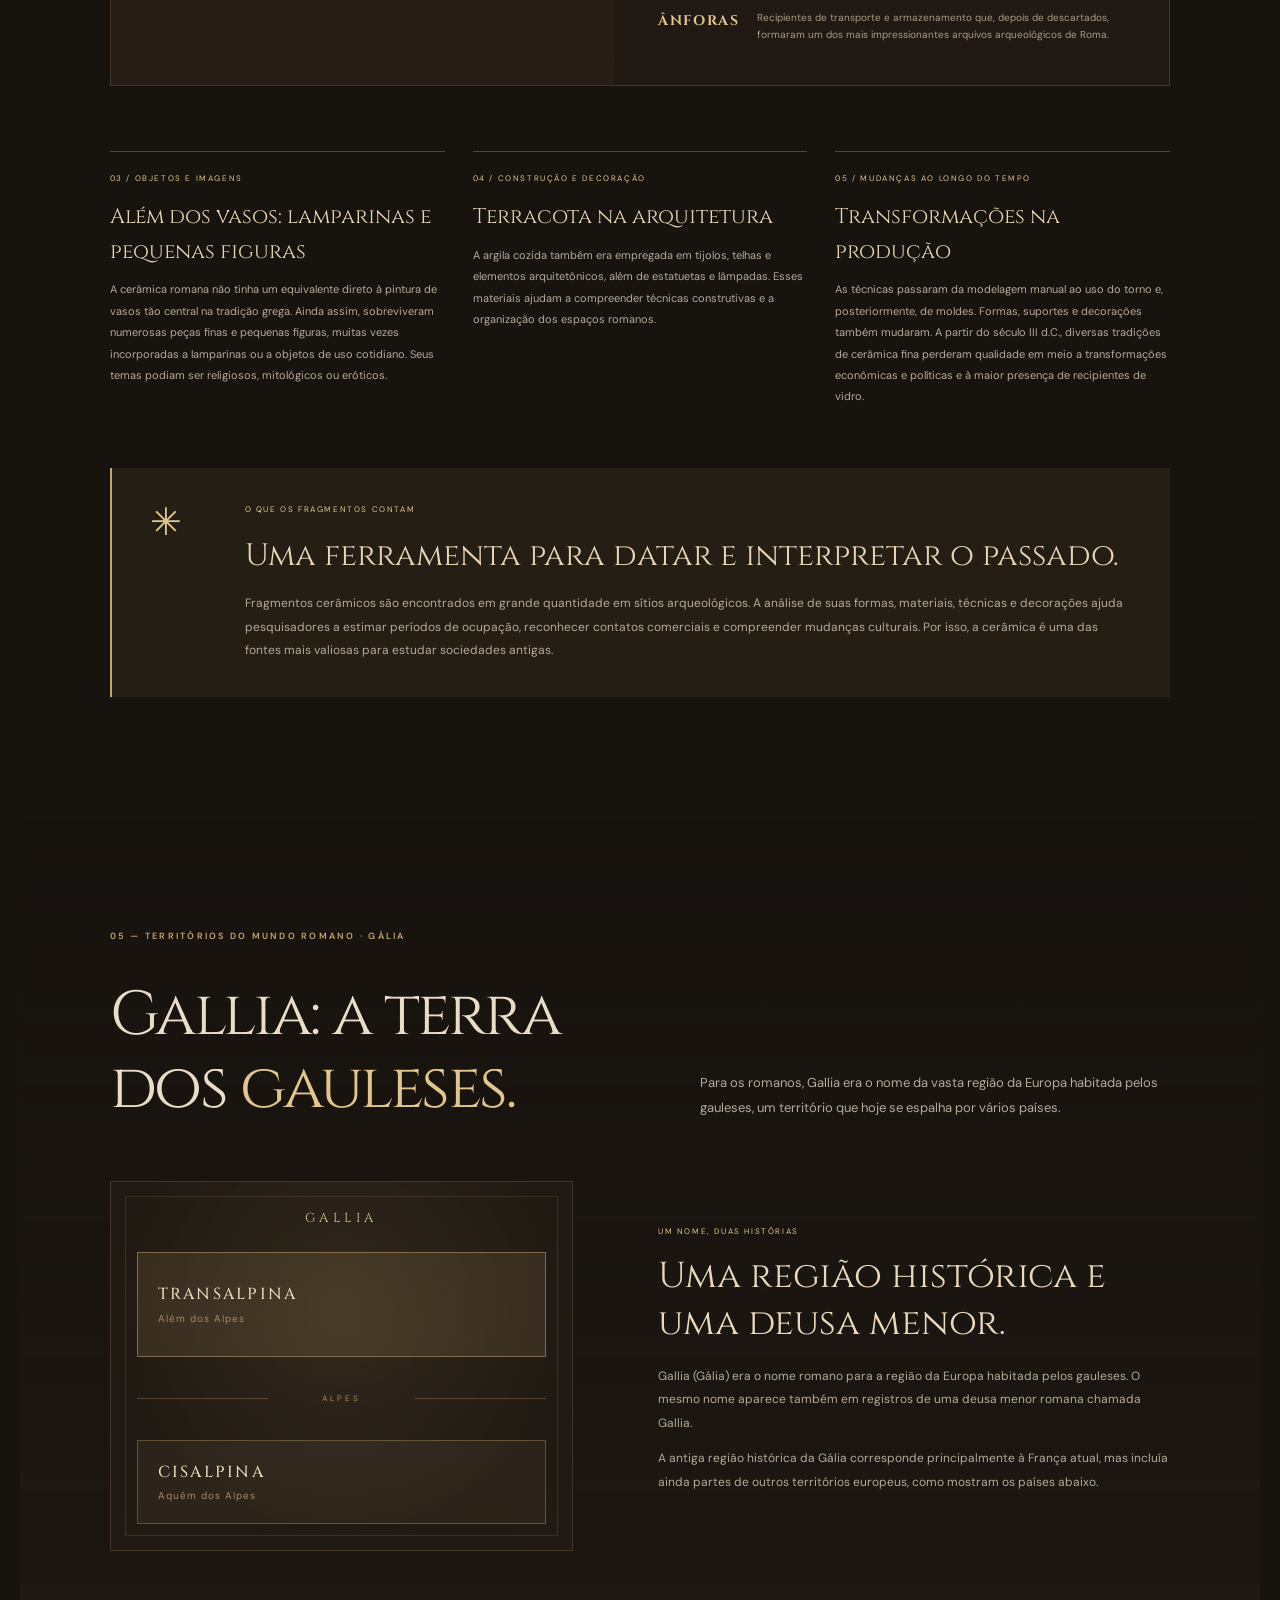
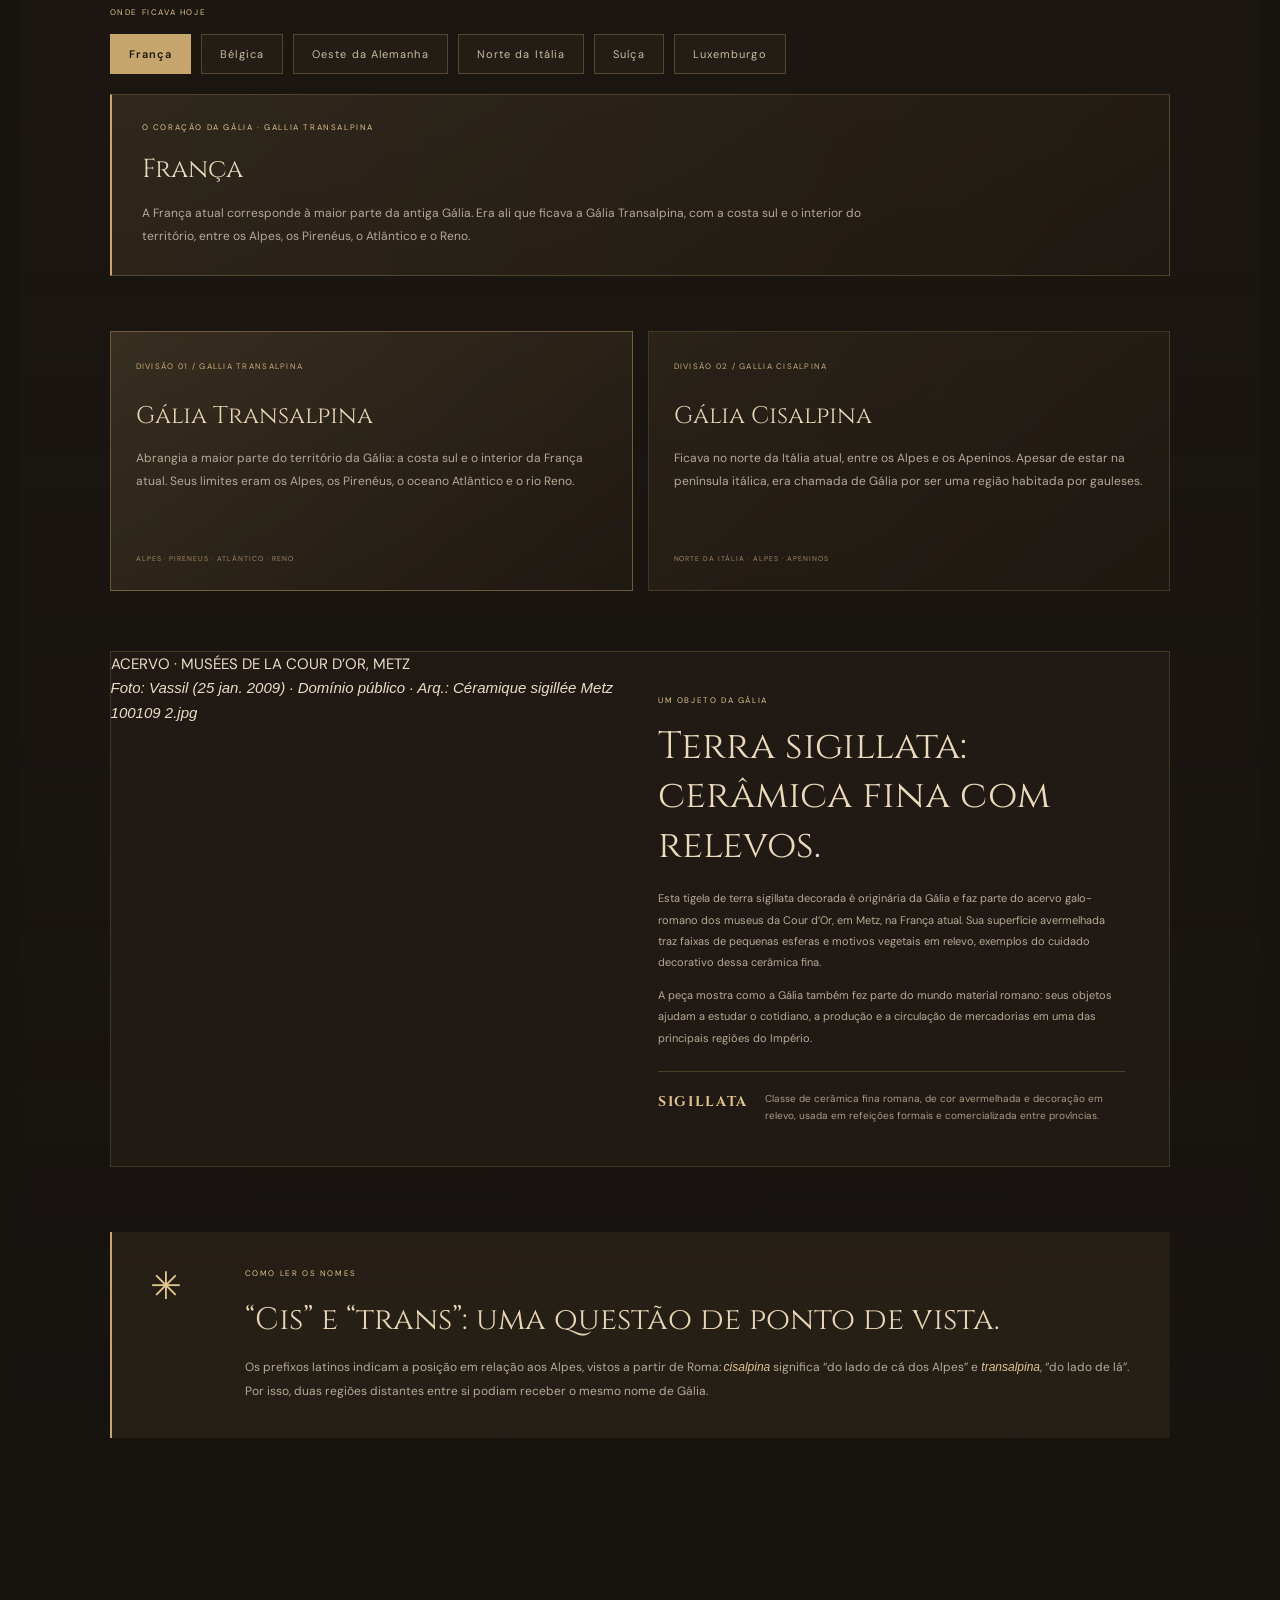
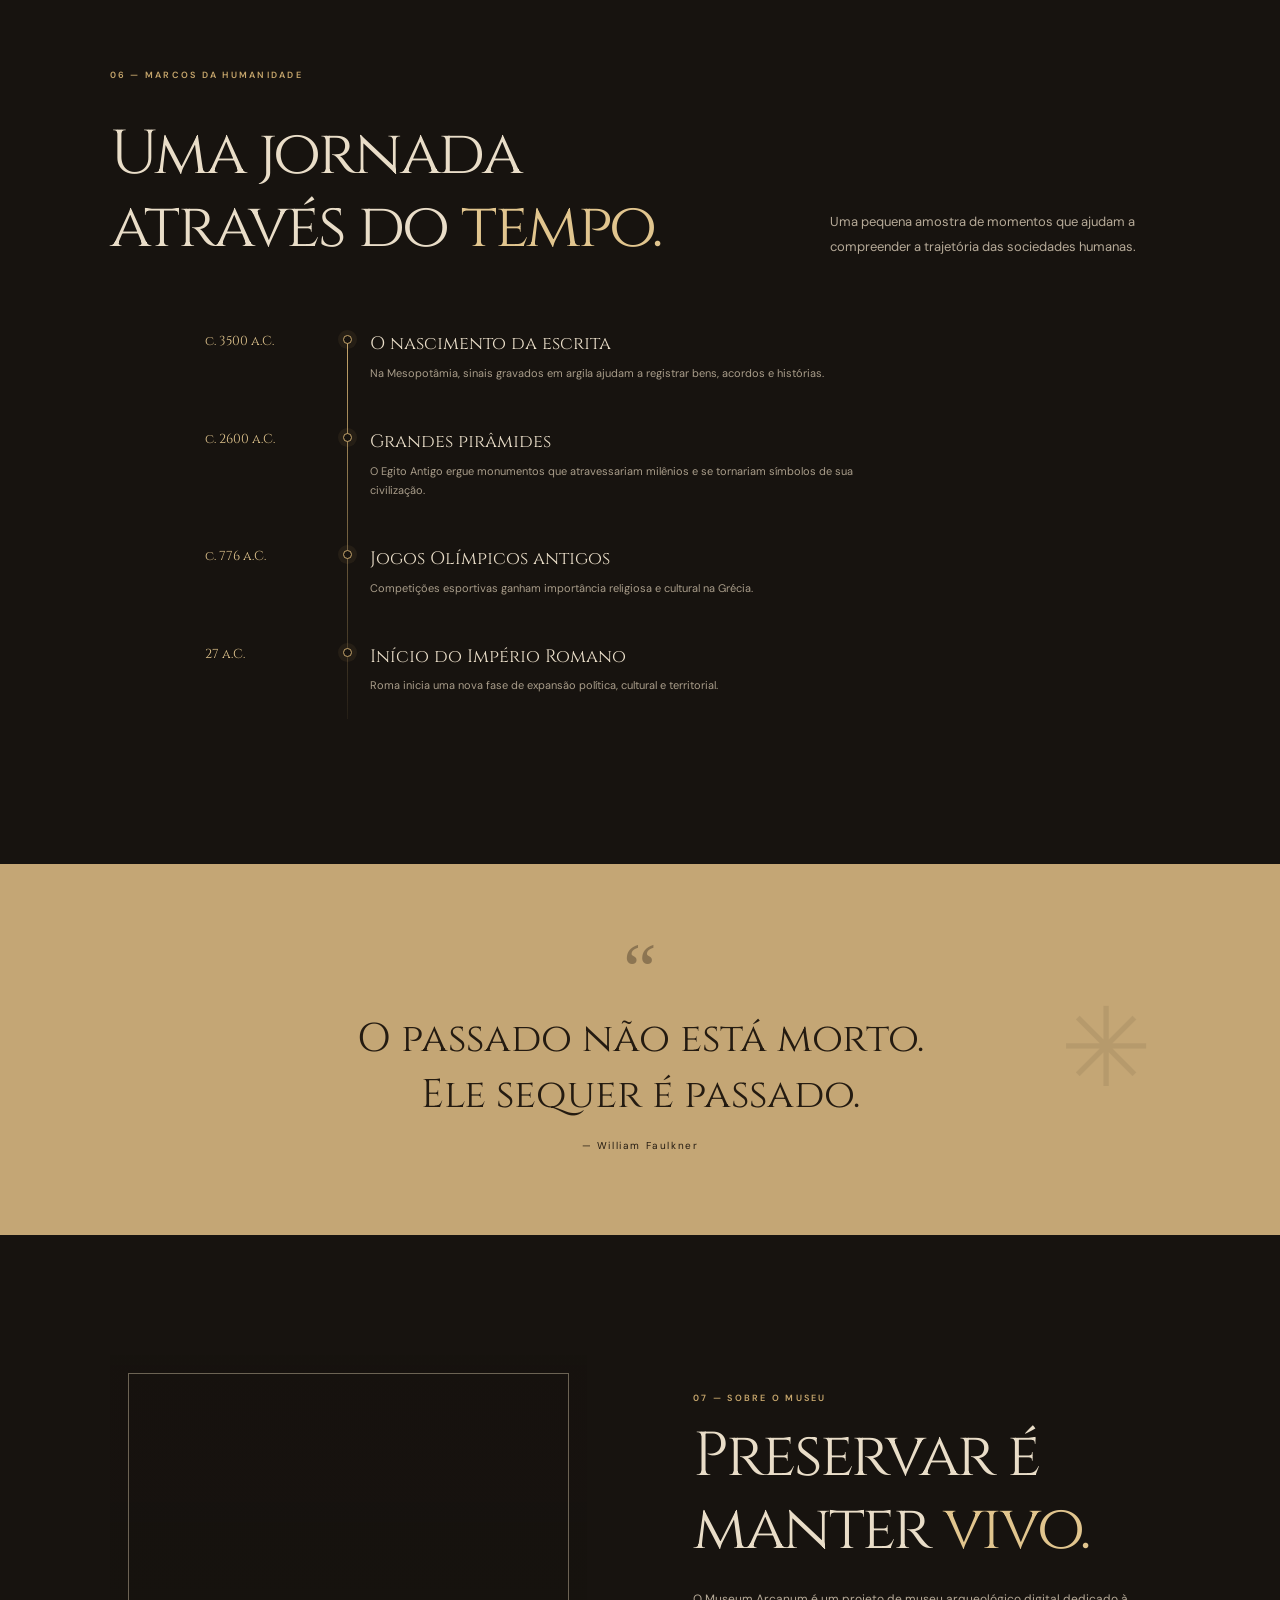
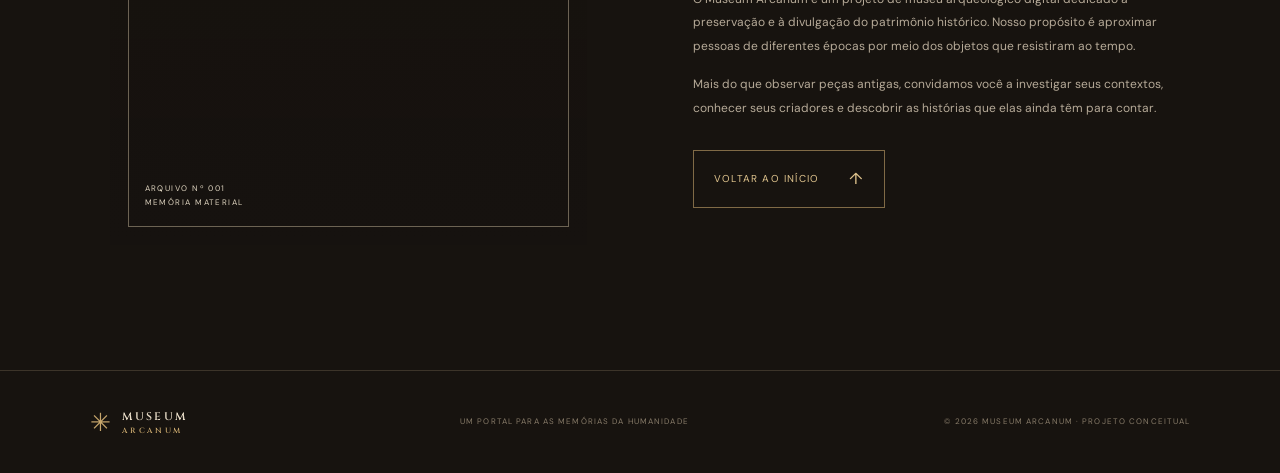
==== commit 917ed538: "Rename index (5).html to index.html" ====
--- a/index.html
+++ b/index.html
@@ -243,6 +243,19 @@
         </article>
       </div>
 
+      <div class="testaccio-panel gallia-find-panel">
+        <div class="gallia-find-image" role="img" aria-label="Tigela de terra sigillata decorada com relevos, acervo dos museus da Cour d’Or, em Metz, França">
+          <span class="gallia-find-caption">ACERVO · MUSÉES DE LA COUR D’OR, METZ<br><i>Foto: Vassil (25 jan. 2009) · Domínio público · Arq.: Céramique sigillée Metz 100109 2.jpg</i></span>
+        </div>
+        <div class="testaccio-copy">
+          <span class="roman-overline">UM OBJETO DA GÁLIA</span>
+          <h3>Terra sigillata: cerâmica fina com relevos.</h3>
+          <p>Esta tigela de terra sigillata decorada é originária da Gália e faz parte do acervo galo-romano dos museus da Cour d’Or, em Metz, na França atual. Sua superfície avermelhada traz faixas de pequenas esferas e motivos vegetais em relevo, exemplos do cuidado decorativo dessa cerâmica fina.</p>
+          <p>A peça mostra como a Gália também fez parte do mundo material romano: seus objetos ajudam a estudar o cotidiano, a produção e a circulação de mercadorias em uma das principais regiões do Império.</p>
+          <div class="testaccio-fact"><strong>SIGILLATA</strong><span>Classe de cerâmica fina romana, de cor avermelhada e decoração em relevo, usada em refeições formais e comercializada entre províncias.</span></div>
+        </div>
+      </div>
+
       <div class="archaeology-note">
         <span class="archaeology-symbol">✳</span>
         <div><span class="roman-overline">COMO LER OS NOMES</span><h3>“Cis” e “trans”: uma questão de ponto de vista.</h3><p>Os prefixos latinos indicam a posição em relação aos Alpes, vistos a partir de Roma: <em>cisalpina</em> significa “do lado de cá dos Alpes” e <em>transalpina</em>, “do lado de lá”. Por isso, duas regiões distantes entre si podiam receber o mesmo nome de Gália.</p></div>
--- a/styles.css
+++ b/styles.css
@@ -0,0 +1,71 @@
+@import url('https://fonts.googleapis.com/css2?family=Cinzel:wght@400;500;600;700&family=DM+Sans:wght@400;500;600;700&display=swap');
+:root{--bg:#17130f;--bg2:#211a14;--paper:#e9ddc8;--muted:#a99b85;--gold:#c6a66c;--gold2:#e1c58e;--line:rgba(222,198,155,.19);--serif:'Cinzel',Georgia,serif;--sans:'DM Sans',Arial,sans-serif}
+*{box-sizing:border-box}html{scroll-behavior:smooth;scroll-padding-top:90px}body{margin:0;background:var(--bg);color:var(--paper);font-family:var(--sans);font-size:15px;line-height:1.65;overflow-x:hidden}a{color:inherit;text-decoration:none}button,input{font:inherit}.ambient{position:fixed;pointer-events:none;z-index:-1;border-radius:50%;filter:blur(110px);opacity:.12}.ambient-one{width:420px;height:420px;background:#9c672d;top:10%;left:-260px}.ambient-two{width:500px;height:500px;background:#72512d;right:-350px;top:55%}
+.site-header{height:88px;padding:0 7.2%;display:flex;align-items:center;justify-content:space-between;border-bottom:1px solid rgba(222,198,155,.12);position:absolute;top:0;left:0;right:0;z-index:20;background:rgba(20,16,12,.5);backdrop-filter:blur(12px)}.brand{display:flex;align-items:center;gap:11px;letter-spacing:.18em}.brand-mark{font-size:29px;color:var(--gold);line-height:1}.brand strong,.brand small{display:block;font-family:var(--serif);font-size:13px;line-height:1.4;font-weight:600}.brand small{font-size:9px;letter-spacing:.36em;color:var(--gold);margin-top:2px}.main-nav{display:flex;align-items:center;gap:30px}.nav-link{font-size:11px;letter-spacing:.08em;color:#c7bba8;transition:.25s}.nav-link:hover,.nav-link.active{color:var(--gold2)}.nav-cta{border:1px solid rgba(198,166,108,.55);padding:11px 16px;font-size:10px;letter-spacing:.08em;color:var(--gold2)}.nav-cta span{margin-left:12px}.menu-toggle{display:none}
+.hero{min-height:730px;height:min(850px,100vh);position:relative;display:flex;align-items:center;padding:110px 12% 80px;overflow:hidden}.hero-image{position:absolute;inset:0;background:linear-gradient(90deg,rgba(18,14,10,.98) 0%,rgba(18,14,10,.86) 36%,rgba(18,14,10,.25) 100%),linear-gradient(0deg,var(--bg) 0%,transparent 25%),url('https://images.unsplash.com/photo-1603565816030-6b389eeb23cb?auto=format&fit=crop&w=2000&q=90') center 42%/cover;filter:saturate(.55)}.hero:after{content:"";position:absolute;inset:0;background:linear-gradient(90deg,transparent 65%,rgba(15,12,9,.15));pointer-events:none}.hero-content{position:relative;z-index:2;max-width:650px}.eyebrow,.section-kicker{font-size:9px;letter-spacing:.25em;color:var(--gold);font-weight:600}.eyebrow{display:flex;align-items:center;gap:12px}.eyebrow span{width:26px;height:1px;background:var(--gold)}h1,h2,h3,p{margin-top:0}h1,h2,h3{font-family:var(--serif);font-weight:400}h1{font-size:clamp(55px,7.2vw,100px);line-height:1.05;letter-spacing:-.055em;margin:28px 0 22px}h1 em,h2 em{font-style:normal;color:var(--gold2)}.hero-copy{max-width:440px;color:#c2b6a3;font-size:14px;line-height:1.9}.hero-actions{display:flex;align-items:center;gap:30px;margin-top:34px}.button{display:inline-flex;align-items:center;gap:30px;padding:15px 20px;font-size:10px;letter-spacing:.12em;text-transform:uppercase;transition:.25s}.button-gold{background:var(--gold);color:#1c1710}.button-gold:hover{background:var(--gold2);transform:translateY(-2px)}.button span{font-size:16px}.text-link,.underlined-link{font-size:11px;color:var(--paper);letter-spacing:.06em}.text-link span,.underlined-link span{color:var(--gold);margin-left:9px}.hero-caption{position:absolute;z-index:2;bottom:50px;left:7.2%;display:flex;align-items:center;gap:14px;font-size:8px;letter-spacing:.2em;color:#a99c89}.hero-caption i{width:45px;height:1px;background:var(--gold)}.hero-seal{position:absolute;z-index:2;right:8%;bottom:70px;border:1px solid rgba(198,166,108,.55);border-radius:50%;width:112px;height:112px;display:flex;align-items:center;justify-content:center;flex-direction:column;text-align:center;font-size:7px;letter-spacing:.2em;color:#d3bd94;line-height:1.7;transform:rotate(10deg)}.hero-seal b{font-size:23px;color:var(--gold);font-weight:400}
+.section-wrap{max-width:1240px;margin:auto;padding-left:7%;padding-right:7%}.intro{padding-top:112px;padding-bottom:110px}.intro-grid{display:grid;grid-template-columns:1fr 1fr;gap:10%;align-items:end;margin-top:22px}.intro h2,.section-heading h2,.about-copy h2{font-size:clamp(38px,5vw,62px);line-height:1.18;letter-spacing:-.04em;margin:0}.intro-text{max-width:480px}.intro-text p,.section-heading>p,.about-copy p{font-size:13px;color:#b6aa98;line-height:1.95}.underlined-link{display:inline-block;margin-top:13px;padding-bottom:8px;border-bottom:1px solid rgba(198,166,108,.5)}.stats-row{margin-top:75px;border-top:1px solid var(--line);padding-top:30px;display:grid;grid-template-columns:repeat(4,1fr);gap:20px}.stats-row strong{font-family:var(--serif);font-size:34px;font-weight:400;color:var(--gold2);display:block;line-height:1.3}.stats-row strong span{font-size:19px}.stats-row small{font-size:8px;letter-spacing:.16em;color:#958875}.stats-note{font-family:var(--serif);font-style:italic;color:#b8a98f;font-size:13px;justify-self:end;align-self:center}
+.featured{padding-top:70px;padding-bottom:115px}.section-heading{display:flex;justify-content:space-between;align-items:end;gap:40px;margin:22px 0 45px}.section-heading h2{margin-top:13px}.section-heading>p{max-width:340px;margin-bottom:5px}.collection-tools{display:flex;justify-content:space-between;align-items:center;gap:20px;margin-bottom:27px}.search-box{height:42px;max-width:280px;width:100%;display:flex;align-items:center;gap:10px;border-bottom:1px solid var(--line);color:var(--gold);font-size:23px}.search-box input{background:transparent;border:0;outline:0;color:var(--paper);font-size:11px;width:100%}.search-box input::placeholder{color:#817663}.filter-list{display:flex;gap:7px;flex-wrap:wrap}.filter-chip{background:transparent;border:1px solid var(--line);color:#aa9e8b;padding:8px 13px;font-size:9px;cursor:pointer;transition:.2s}.filter-chip:hover,.filter-chip.active{background:var(--gold);color:#211a12;border-color:var(--gold)}.artifact-grid{display:grid;grid-template-columns:repeat(4,1fr);gap:18px}.artifact-card{min-width:0;background:#211b15;border:1px solid rgba(222,198,155,.1);transition:transform .3s,border-color .3s}.artifact-card:hover{transform:translateY(-6px);border-color:rgba(198,166,108,.45)}.artifact-image{width:100%;height:245px;display:block;position:relative;border:0;padding:0;cursor:pointer;background:linear-gradient(0deg,rgba(17,13,9,.45),transparent 50%),var(--image) center/cover;filter:saturate(.75)}.image-tag{position:absolute;left:15px;top:15px;background:rgba(22,17,12,.72);padding:6px 8px;font-size:7px;letter-spacing:.15em;color:#e1c58e}.view-icon{position:absolute;right:14px;bottom:14px;width:30px;height:30px;border:1px solid rgba(255,255,255,.5);border-radius:50%;display:grid;place-items:center;color:#fff}.artifact-info{padding:17px 17px 20px}.artifact-meta{display:flex;justify-content:space-between;color:#a18f72;font-size:8px;letter-spacing:.1em}.artifact-info h3{font-size:17px;margin:13px 0 5px}.artifact-info p{font-size:10px;color:#a99d8a;min-height:32px;line-height:1.6}.details-link{background:none;border:0;border-bottom:1px solid rgba(198,166,108,.35);padding:0 0 7px;color:var(--gold2);font-size:9px;letter-spacing:.08em;cursor:pointer}.details-link span{margin-left:9px}.empty-state{color:var(--muted);font-size:13px;padding:25px 0}.collection-footer{display:flex;justify-content:space-between;border-top:1px solid var(--line);margin-top:34px;padding-top:18px;color:#877b69;font-size:8px;letter-spacing:.16em}.collection-footer a{color:var(--gold2);font-size:9px}.collection-footer a span{margin-left:8px}
+.civilizations-section{background:#211a14;padding:105px 0 115px;position:relative;overflow:hidden}.civilizations-section:before{content:"";position:absolute;width:600px;height:600px;border:1px solid rgba(198,166,108,.08);border-radius:50%;right:-300px;top:-220px;box-shadow:0 0 0 55px rgba(198,166,108,.025),0 0 0 110px rgba(198,166,108,.02)}.light-heading{position:relative}.light-heading>p{max-width:310px}.civilization-grid{display:grid;grid-template-columns:repeat(3,1fr);gap:17px}.civilization-card{height:370px;padding:22px;display:flex;flex-direction:column;justify-content:space-between;position:relative;overflow:hidden;background-position:center;background-size:cover;isolation:isolate;transition:transform .3s}.civilization-card:hover{transform:translateY(-5px)}.civilization-card:before{content:"";position:absolute;inset:0;z-index:-1;background:linear-gradient(0deg,rgba(15,11,8,.95),rgba(15,11,8,.05) 80%)}.civilization-card.egypt{background-color:#5a422b;background-image:url('https://images.unsplash.com/photo-1738580426685-f8f0d34291dc?auto=format&fit=crop&w=1200&q=90')!important;background-position:center 45%;background-size:cover;background-repeat:no-repeat}.greece{background-image:url('https://images.unsplash.com/photo-1603565816030-6b389eeb23cb?auto=format&fit=crop&w=900&q=85')}.mesopotamia{background-image:url('https://static.srpcdigital.com/styles/1200x600/public/2025-09/1198384.jpeg.webp')}.civ-number{font-size:8px;letter-spacing:.17em;color:#e2cfaa}.civilization-card h3{font-size:26px;margin:0 0 4px}.civilization-card p{font-size:11px;color:#c6b9a5;margin:0}.round-arrow{position:absolute;right:22px;bottom:27px;border:1px solid rgba(226,197,142,.6);border-radius:50%;width:36px;height:36px;display:grid;place-items:center;color:var(--gold2)}
+.timeline-section{padding-top:110px;padding-bottom:125px}.timeline-section .section-heading{margin-bottom:65px}.timeline{position:relative;max-width:850px;margin-left:9%}.timeline-line{position:absolute;left:142px;top:10px;bottom:20px;width:1px;background:linear-gradient(var(--gold),rgba(198,166,108,.08))}.timeline-item{display:grid;grid-template-columns:120px 45px 1fr;gap:0;position:relative;padding-bottom:43px}.timeline-date{font-family:var(--serif);font-size:13px;color:var(--gold2);padding-top:2px}.timeline-dot{width:9px;height:9px;border:1px solid var(--gold);background:var(--bg);border-radius:50%;margin:6px auto 0;z-index:1;box-shadow:0 0 0 5px rgba(198,166,108,.08)}.timeline-item h3{font-size:18px;margin:0 0 5px}.timeline-item p{font-size:11px;color:#a99d8a;max-width:490px;margin:0;line-height:1.8}
+.quote-section{background:#c4a675;color:#241b11;text-align:center;padding:75px 20px 70px;position:relative;overflow:hidden}.quote-mark{font-family:Georgia,serif;font-size:75px;line-height:.8;color:rgba(36,27,17,.35)}.quote-section blockquote{font-family:var(--serif);font-size:clamp(23px,3.6vw,40px);line-height:1.4;margin:12px 0 15px}.quote-section p{font-size:10px;letter-spacing:.16em}.quote-ornament{position:absolute;right:10%;top:50%;font-size:110px;opacity:.08;transform:translateY(-50%)}
+.about-section{display:grid;grid-template-columns:1fr 1fr;gap:10%;align-items:center;padding-top:120px;padding-bottom:125px}.about-image{height:490px;position:relative;background:linear-gradient(0deg,rgba(20,15,10,.2),rgba(20,15,10,.1)),url('https://images.unsplash.com/photo-1603565816030-6b389eeb23cb?auto=format&fit=crop&w=1200&q=85') center/cover;filter:saturate(.55)}.about-image:after{content:"";position:absolute;inset:18px;border:1px solid rgba(224,197,142,.45)}.about-image-label{position:absolute;z-index:1;left:35px;bottom:35px;font-size:8px;line-height:1.8;letter-spacing:.18em;color:#e4d2ae}.about-copy h2{margin:14px 0 22px}.about-copy p{font-size:12px;margin-bottom:15px}.button-outline{border:1px solid rgba(198,166,108,.6);color:var(--gold2);margin-top:15px}.button-outline:hover{background:var(--gold);color:#211a12}
+.site-footer{border-top:1px solid var(--line);padding:35px 7%;display:flex;align-items:center;justify-content:space-between;gap:20px}.footer-brand{transform:scale(.85);transform-origin:left center}.site-footer p,.site-footer>span{font-size:8px;letter-spacing:.14em;color:#877b69;margin:0}
+.modal{position:fixed;inset:0;z-index:50;display:none;align-items:center;justify-content:center;padding:22px}.modal.open{display:flex}.modal-backdrop{position:absolute;inset:0;background:rgba(5,4,3,.82);backdrop-filter:blur(8px)}.modal-panel{position:relative;z-index:1;width:min(850px,100%);max-height:90vh;overflow:auto;background:#211a14;border:1px solid rgba(198,166,108,.35);display:grid;grid-template-columns:.9fr 1.1fr;box-shadow:0 25px 100px #000}.modal-close{position:absolute;right:14px;top:10px;z-index:2;border:0;background:rgba(20,15,10,.7);color:var(--paper);font-size:28px;width:38px;height:38px;cursor:pointer}.modal-image{min-height:420px;background:center/cover}.modal-content{padding:55px 40px 35px}.modal-content h2{font-size:31px;line-height:1.2;margin:15px 0}.modal-meta{font-size:10px;color:var(--gold2);letter-spacing:.08em;border-top:1px solid var(--line);border-bottom:1px solid var(--line);padding:12px 0;margin:20px 0}.modal-content p{font-size:13px;color:#b8ac99;line-height:1.9}.modal-note{margin-top:45px;font-size:8px;letter-spacing:.15em;color:#8d806d}.modal-note span{color:var(--gold);padding:0 6px}
+@media(max-width:900px){.site-header{padding:0 5%;height:76px}.main-nav{gap:16px}.nav-link{font-size:10px}.nav-cta{padding:9px}.hero{padding-left:8%;min-height:680px}.artifact-grid{grid-template-columns:repeat(2,1fr)}.artifact-image{height:280px}.section-wrap{padding-left:6%;padding-right:6%}.civilization-card{height:320px}.about-section{gap:6%}}
+@media(max-width:650px){.site-header{height:70px}.menu-toggle{display:flex;flex-direction:column;gap:6px;background:none;border:0;padding:10px}.menu-toggle span{width:23px;height:1px;background:var(--gold2)}.main-nav{display:none;position:absolute;top:69px;left:0;right:0;padding:25px 7%;background:#1b1510;border-bottom:1px solid var(--line);flex-direction:column;align-items:stretch;gap:20px}.main-nav.open{display:flex}.nav-cta{text-align:center}.hero{height:720px;min-height:0;padding:120px 7% 90px;align-items:center}.hero-image{background-position:58% center;background-image:linear-gradient(90deg,rgba(18,14,10,.94),rgba(18,14,10,.55)),linear-gradient(0deg,var(--bg),transparent 35%),url('https://images.unsplash.com/photo-1603565816030-6b389eeb23cb?auto=format&fit=crop&w=1200&q=85')}.hero h1{font-size:59px}.hero-copy{font-size:12px;max-width:350px}.hero-actions{gap:18px;flex-wrap:wrap}.hero-seal{width:83px;height:83px;right:7%;bottom:36px;font-size:6px}.hero-caption{bottom:42px;left:7%;font-size:7px}.intro{padding-top:75px;padding-bottom:75px}.intro-grid{grid-template-columns:1fr;gap:20px}.intro h2,.section-heading h2,.about-copy h2{font-size:43px}.stats-row{grid-template-columns:repeat(2,1fr);row-gap:27px;margin-top:45px}.stats-note{justify-self:start}.featured{padding-top:45px;padding-bottom:80px}.section-heading{display:block;margin-bottom:30px}.section-heading>p{margin-top:18px}.collection-tools{align-items:stretch;flex-direction:column}.search-box{max-width:none}.filter-list{gap:6px}.filter-chip{padding:7px 10px}.artifact-grid{gap:10px}.artifact-image{height:190px}.artifact-info{padding:13px}.artifact-info h3{font-size:14px}.artifact-info p{font-size:9px;min-height:42px}.artifact-meta{font-size:7px}.details-link{font-size:8px}.collection-footer{gap:15px;line-height:1.7}.collection-footer a{text-align:right}.civilizations-section{padding:75px 0}.civilization-grid{grid-template-columns:1fr;gap:12px}.civilization-card{height:300px}.timeline-section{padding-top:75px;padding-bottom:80px}.timeline{margin-left:0}.timeline-line{left:94px}.timeline-item{grid-template-columns:76px 37px 1fr;padding-bottom:35px}.timeline-date{font-size:10px}.timeline-item h3{font-size:15px}.timeline-item p{font-size:10px}.quote-section{padding:60px 20px}.about-section{grid-template-columns:1fr;padding-top:75px;padding-bottom:80px;gap:35px}.about-image{height:340px}.about-copy p{font-size:11px}.site-footer{padding:30px 7%;flex-direction:column;align-items:flex-start;gap:13px}.footer-brand{transform-origin:left}.modal-panel{grid-template-columns:1fr;max-height:92vh}.modal-image{min-height:220px}.modal-content{padding:28px 24px}.modal-content h2{font-size:25px}.modal-note{margin-top:25px}}
+@media(prefers-reduced-motion:reduce){html{scroll-behavior:auto}*,*:before,*:after{transition:none!important}}
+
+
+/* ROMA ANTIGA — CERÂMICA E CULTURA MATERIAL */
+.roman-ceramics-section{padding-top:112px;padding-bottom:120px}
+.roman-heading{margin:22px 0 55px;align-items:end}
+.roman-heading>p{max-width:470px}
+.roman-intro-grid{display:grid;grid-template-columns:1.02fr .98fr;gap:7%;align-items:center;margin-bottom:52px}
+.roman-feature-image{min-height:370px;background:linear-gradient(0deg,rgba(18,13,9,.2),rgba(18,13,9,.02)),url('https://images.unsplash.com/photo-1578749556568-bc2c40e68b61?auto=format&fit=crop&w=1400&q=88') center/cover no-repeat;border:1px solid rgba(198,166,108,.2)}
+.roman-intro-copy{max-width:520px}.roman-overline{display:block;font-size:8px;letter-spacing:.2em;color:var(--gold2);margin-bottom:15px}.roman-intro-copy h3,.testaccio-copy h3{font-family:var(--serif);font-size:clamp(25px,3vw,36px);font-weight:400;line-height:1.3;margin:0 0 18px;color:#ead9bb}.roman-intro-copy p,.testaccio-copy p,.roman-category-card p,.roman-detail p,.archaeology-note p{font-size:12px;line-height:1.95;color:#b6aa98}
+.roman-category-grid{display:grid;grid-template-columns:repeat(3,1fr);gap:15px;margin-bottom:70px}
+.roman-category-card{padding:28px 25px 25px;background:linear-gradient(145deg,rgba(198,166,108,.09),rgba(34,26,19,.55));border:1px solid rgba(198,166,108,.2);min-height:285px;display:flex;flex-direction:column}
+.roman-category-card.featured-category{background:linear-gradient(145deg,rgba(198,166,108,.17),rgba(34,26,19,.7));border-color:rgba(198,166,108,.42)}
+.roman-card-number{font-size:8px;letter-spacing:.16em;color:#c8ad7e}.roman-category-card h3,.roman-detail h3{font-family:var(--serif);font-size:24px;font-weight:400;color:#e7d5b5;margin:24px 0 10px}.roman-category-card p{margin:0}.roman-card-note{font-size:7px;letter-spacing:.14em;color:#a38b65;margin-top:auto;padding-top:24px}
+.testaccio-panel{display:grid;grid-template-columns:.95fr 1.05fr;background:#211a14;border:1px solid rgba(198,166,108,.2);margin-bottom:65px}
+.testaccio-image{min-height:430px;background:linear-gradient(0deg,rgba(18,13,9,.12),rgba(18,13,9,.05)),url('https://commons.wikimedia.org/wiki/Special:FilePath/Monte_Testaccio.jpg?width=1280') center/cover no-repeat;background-color:#2a1f16}
+.testaccio-copy{padding:42px 8%;align-self:center}.testaccio-copy h3{font-size:clamp(26px,3vw,38px)}.testaccio-copy p{font-size:11px}
+.testaccio-fact{display:flex;gap:17px;border-top:1px solid rgba(198,166,108,.25);padding-top:18px;margin-top:22px;align-items:flex-start}.testaccio-fact strong{font-family:var(--serif);font-size:14px;letter-spacing:.12em;color:var(--gold2);white-space:nowrap}.testaccio-fact span{font-size:10px;line-height:1.7;color:#aa9b84}
+.roman-details-grid{display:grid;grid-template-columns:repeat(3,1fr);gap:28px;margin-bottom:60px}.roman-detail{border-top:1px solid rgba(198,166,108,.35);padding-top:20px}.roman-detail h3{font-size:21px;margin:0 0 10px}.roman-detail p{margin:0;font-size:11px}
+.archaeology-note{display:grid;grid-template-columns:70px 1fr;gap:25px;align-items:start;padding:35px 38px;background:rgba(198,166,108,.08);border-left:2px solid var(--gold)}.archaeology-symbol{font-size:38px;color:var(--gold2);line-height:1}.archaeology-note h3{font-family:var(--serif);font-size:clamp(22px,2.8vw,31px);font-weight:400;color:#e7d5b5;margin:0 0 10px}.archaeology-note p{margin:0;max-width:900px}
+@media(max-width:900px){.roman-intro-grid{gap:5%}.roman-feature-image{min-height:330px}.roman-category-card{padding:23px 19px}.testaccio-copy{padding:32px 7%}}
+@media(max-width:650px){.roman-ceramics-section{padding-top:75px;padding-bottom:80px}.roman-heading{margin-bottom:30px}.roman-intro-grid{grid-template-columns:1fr;gap:25px;margin-bottom:35px}.roman-feature-image{min-height:260px}.roman-intro-copy h3{font-size:27px}.roman-category-grid{grid-template-columns:1fr;gap:12px;margin-bottom:45px}.roman-category-card{min-height:0;padding:24px}.roman-category-card h3{margin:17px 0 8px}.roman-card-note{padding-top:18px}.testaccio-panel{grid-template-columns:1fr;margin-bottom:45px}.testaccio-image{min-height:260px}.testaccio-copy{padding:28px 24px}.roman-details-grid{grid-template-columns:1fr;gap:25px;margin-bottom:40px}.roman-detail h3{font-size:22px}.archaeology-note{grid-template-columns:1fr;gap:13px;padding:25px 22px}.archaeology-symbol{font-size:30px}}
+
+/* ===== GÁLIA ===== */
+.gallia-section{padding-top:112px;padding-bottom:120px;background:linear-gradient(180deg,transparent,rgba(33,26,20,.55) 30%,transparent)}
+.gallia-intro-grid{display:grid;grid-template-columns:.95fr 1.05fr;gap:8%;align-items:center;margin-bottom:55px}
+.gallia-map{position:relative;min-height:370px;border:1px solid rgba(198,166,108,.2);background:radial-gradient(circle at 50% 35%,rgba(198,166,108,.14),rgba(33,26,20,.85) 70%);display:flex;flex-direction:column;justify-content:space-between;padding:26px;overflow:hidden}
+.gallia-map:before{content:"";position:absolute;inset:14px;border:1px solid rgba(198,166,108,.15);pointer-events:none}
+.gallia-map-label{font-family:var(--serif);font-size:13px;letter-spacing:.35em;color:var(--gold2);text-align:center}
+.gallia-map-zone{border:1px solid rgba(198,166,108,.35);padding:18px 20px;display:flex;flex-direction:column;gap:3px;background:rgba(198,166,108,.07)}
+.gallia-map-zone b{font-family:var(--serif);font-weight:500;font-size:16px;letter-spacing:.14em;color:#ead9bb}
+.gallia-map-zone small{font-size:10px;letter-spacing:.1em;color:#a38b65}
+.gallia-map-zone.zone-trans{background:rgba(198,166,108,.14);border-color:rgba(198,166,108,.5);min-height:105px;justify-content:center}
+.gallia-map-alps{text-align:center;font-size:8px;letter-spacing:.35em;color:#a38b65;position:relative;margin:12px 0}
+.gallia-map-alps:before,.gallia-map-alps:after{content:"";position:absolute;top:50%;width:32%;height:1px;background:rgba(198,166,108,.3)}
+.gallia-map-alps:before{left:0}.gallia-map-alps:after{right:0}
+.gallia-modern{margin-bottom:55px}
+.gallia-chips{display:flex;flex-wrap:wrap;gap:10px}
+.gallia-chip{padding:10px 18px;border:1px solid rgba(198,166,108,.3);font-size:11px;letter-spacing:.1em;color:#c9bca6;background:rgba(198,166,108,.05)}
+.gallia-chip.main{background:var(--gold);border-color:var(--gold);color:#1c1710;font-weight:600}
+.gallia-division-grid{display:grid;grid-template-columns:repeat(2,1fr);gap:15px;margin-bottom:60px}
+.gallia-division-grid .roman-category-card{min-height:260px}
+.archaeology-note em{color:var(--gold2);font-style:italic}
+@media(max-width:900px){.gallia-intro-grid{gap:5%}}
+@media(max-width:650px){.gallia-section{padding-top:75px;padding-bottom:80px}.gallia-intro-grid{grid-template-columns:1fr;gap:25px;margin-bottom:35px}.gallia-map{min-height:300px}.gallia-division-grid{grid-template-columns:1fr;gap:12px;margin-bottom:40px}.gallia-division-grid .roman-category-card{min-height:0}}
+
+/* Gália: chips interativos */
+.gallia-chips{margin-bottom:20px}
+.gallia-chip{font-family:var(--sans);cursor:pointer;transition:.25s}
+.gallia-chip:hover{border-color:var(--gold);color:var(--gold2);transform:translateY(-2px)}
+.gallia-chip.active,.gallia-chip.active:hover{background:var(--gold);border-color:var(--gold);color:#1c1710;font-weight:600}
+.gallia-chip:focus-visible{outline:2px solid var(--gold2);outline-offset:3px}
+.gallia-region-panel{padding:26px 30px;background:linear-gradient(145deg,rgba(198,166,108,.12),rgba(34,26,19,.6));border:1px solid rgba(198,166,108,.25);border-left:2px solid var(--gold);min-height:150px}
+.gallia-region-panel h3{font-family:var(--serif);font-size:26px;font-weight:400;color:#ead9bb;margin:0 0 10px}
+.gallia-region-panel p{margin:0;max-width:760px;font-size:12px;line-height:1.95;color:#b6aa98}
+@media(max-width:650px){.gallia-region-panel{padding:22px 20px;min-height:0}}
